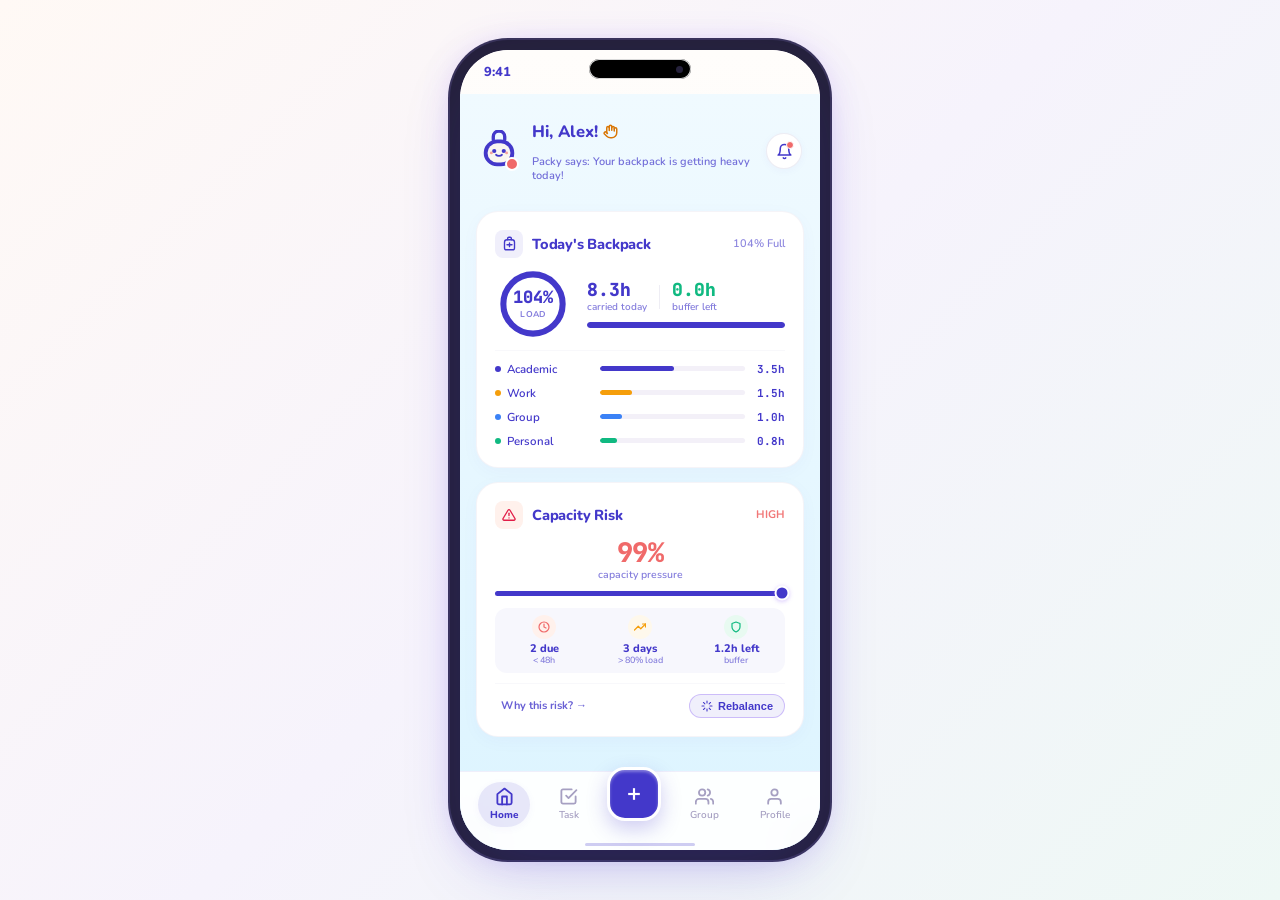
==== presentation_layer/html/dashboard.html @ 85d177c6 "Add: Mock Up UI" ====
<!DOCTYPE html>
<html lang="en">
<head>
  <meta charset="UTF-8">
  <meta name="viewport" content="width=device-width, initial-scale=1.0">
  <title>Student Workload &amp; Capacity Management | Mobile Dashboard</title>
  <link rel="preconnect" href="https://fonts.googleapis.com">
  <link rel="preconnect" href="https://fonts.gstatic.com" crossorigin>
  <link href="https://fonts.googleapis.com/css2?family=JetBrains+Mono:wght@500;600;700&family=Nunito:ital,wght@0,200..1000;1,200..1000&display=swap" rel="stylesheet">
  <link rel="stylesheet" href="../css/dashboard.css">
</head>
<body>

  <!-- Mobile Device Shell — All screens live inside this container -->
  <div class="device-container" id="deviceMockup">

    <!-- Dynamic Island & Status Bar -->
    <div class="notch-island">
      <div class="island-dot"></div>
    </div>

    <div class="status-bar">
      <span>9:41</span>
    </div>

    <!-- Scrollable App Viewport — active screen content lives here -->
    <div class="app-viewport" id="viewportScroll">

      <!-- ====================================================================
           SCREEN: DASHBOARD (home tab)
           Source fragment: dashboard.html
           ==================================================================== -->
      <div id="screenDashboard" class="app-screen active">

      <!-- Top Header: Companion Mascot & Greeting -->
      <header class="app-header">
        <div class="companion-header-group">
          <div class="companion-mascot-avatar" id="companionAvatar" onclick="tapCompanion()" title="Tap your workload buddy!">
            <svg width="42" height="42" viewBox="0 0 44 44" fill="none">
              <rect x="6" y="10" width="32" height="28" rx="14" fill="var(--primary)" />
              <path d="M16 10V7a6 6 0 0 1 12 0v3" stroke="var(--primary)" stroke-width="3.5" stroke-linecap="round" fill="none"/>
              <rect x="10" y="14" width="24" height="20" rx="10" fill="var(--bg-canvas)" />
              <circle id="mascotEyeL" cx="17" cy="22" r="2.2" fill="var(--primary)" />
              <circle id="mascotEyeR" cx="27" cy="22" r="2.2" fill="var(--primary)" />
              <path id="mascotMouth" d="M19 26c1.2 1.5 4.8 1.5 6 0" stroke="var(--primary)" stroke-width="2" stroke-linecap="round" fill="none" />
              <circle cx="14" cy="24" r="1.5" fill="var(--color-danger)" opacity="0.6"/>
              <circle cx="30" cy="24" r="1.5" fill="var(--color-danger)" opacity="0.6"/>
            </svg>
            <div class="companion-mood-dot busy" id="companionMoodDot" title="Packy: Busy"></div>
          </div>

          <div class="user-greeting-block">
            <h2>
              <span>Hi, Alex!</span>
              <svg width="15" height="15" viewBox="0 0 24 24" fill="none" stroke="#D97706" stroke-width="2.4" stroke-linecap="round" stroke-linejoin="round" style="display:inline-block; vertical-align:middle;">
                <path d="M18 11V6a2 2 0 0 0-2-2v0a2 2 0 0 0-2 2v0"></path>
                <path d="M14 10V4a2 2 0 0 0-2-2v0a2 2 0 0 0-2 2v2"></path>
                <path d="M10 10.5V6a2 2 0 0 0-2-2v0a2 2 0 0 0-2 2v8"></path>
                <path d="M18 8a2 2 0 1 1 4 0v6a8 8 0 0 1-8 8h-2c-2.8 0-4.5-.86-5.99-2.34l-3.6-3.6a2 2 0 0 1 2.83-2.82L7 15"></path>
              </svg>
            </h2>
            <p id="companionSpeech">Your workload buddy says you're doing okay!</p>
          </div>
        </div>

        <div class="header-actions">
          <button class="icon-btn" onclick="openNotificationsModal()" title="Supportive Notifications">
            <svg width="17" height="17" viewBox="0 0 24 24" fill="none" stroke="#4338CA" stroke-width="2.2" stroke-linecap="round" stroke-linejoin="round">
              <path d="M18 8A6 6 0 0 0 6 8c0 7-3 9-3 9h18s-3-2-3-9"></path>
              <path d="M13.73 21a2 2 0 0 1-3.46 0"></path>
            </svg>
            <div class="badge-count"></div>
          </button>
        </div>
      </header>

      <!-- Card 1: Today's Backpack -->
      <section class="dashboard-card" id="workloadCard">
        <div class="card-header-row">
          <div class="card-title-meta">
            <div class="card-icon-box">
              <svg width="15" height="15" viewBox="0 0 24 24" fill="none" stroke="#4338CA" stroke-width="2.2" stroke-linecap="round" stroke-linejoin="round">
                <path d="M4 10a4 4 0 0 1 4-4h8a4 4 0 0 1 4 4v9a3 3 0 0 1-3 3H7a3 3 0 0 1-3-3v-9z"></path>
                <path d="M9 6V4a2 2 0 0 1 2-2h2a2 2 0 0 1 2 2v2"></path>
                <path d="M8 14h8"></path>
                <path d="M12 11v6"></path>
              </svg>
            </div>
            <div class="card-title-text">
              <h3>Today's Backpack</h3>
            </div>
          </div>
          <span class="status-subtext" id="workloadStatusSub">85% Full</span>
        </div>

        <div class="backpack-hero-row">
          <div class="workload-gauge-container">
            <svg viewBox="0 0 100 100">
              <circle class="workload-gauge-bg" cx="50" cy="50" r="39"></circle>
              <circle class="workload-gauge-progress" id="gaugeCircle" cx="50" cy="50" r="39"></circle>
            </svg>
            <div class="gauge-center-content">
              <span class="gauge-pct" id="workloadPercentText">85%</span>
              <span class="gauge-sub">Load</span>
            </div>
          </div>

          <div class="backpack-stats-col">
            <div class="hero-load-numbers">
              <div class="load-stat-item">
                <span class="stat-big-num" id="hoursText">6.8h</span>
                <span class="stat-sub-label">carried today</span>
              </div>
              <div class="stat-divider"></div>
              <div class="load-stat-item">
                <span class="stat-big-num green" id="remainingCapacityText">1.2h</span>
                <span class="stat-sub-label">buffer left</span>
              </div>
            </div>
            <div class="capacity-progress-track">
              <div class="capacity-progress-fill" id="statBarFill"></div>
            </div>
          </div>
        </div>

        <div class="backpack-breakdown-list">
          <div class="breakdown-item">
            <div class="breakdown-label"><span class="breakdown-dot academic"></span><span>Academic</span></div>
            <div class="breakdown-bar-wrap"><div class="mini-bar-fill academic" style="width: 51%;"></div></div>
            <span class="breakdown-val">3.5h</span>
          </div>
          <div class="breakdown-item">
            <div class="breakdown-label"><span class="breakdown-dot work"></span><span>Work</span></div>
            <div class="breakdown-bar-wrap"><div class="mini-bar-fill work" style="width: 22%;"></div></div>
            <span class="breakdown-val">1.5h</span>
          </div>
          <div class="breakdown-item">
            <div class="breakdown-label"><span class="breakdown-dot group"></span><span>Group</span></div>
            <div class="breakdown-bar-wrap"><div class="mini-bar-fill group" style="width: 15%;"></div></div>
            <span class="breakdown-val">1.0h</span>
          </div>
          <div class="breakdown-item">
            <div class="breakdown-label"><span class="breakdown-dot personal"></span><span>Personal</span></div>
            <div class="breakdown-bar-wrap"><div class="mini-bar-fill personal" style="width: 12%;"></div></div>
            <span class="breakdown-val">0.8h</span>
          </div>
        </div>
      </section>

      <!-- Card 2: Capacity Risk -->
      <section class="dashboard-card" id="capacityRiskCard">
        <div class="card-header-row">
          <div class="card-title-meta">
            <div class="card-icon-box risk">
              <svg width="14" height="14" viewBox="0 0 24 24" fill="none" stroke="#E11D48" stroke-width="2.3" stroke-linecap="round" stroke-linejoin="round">
                <path d="M10.29 3.86L1.82 18a2 2 0 0 0 1.71 3h16.94a2 2 0 0 0 1.71-3L13.71 3.86a2 2 0 0 0-3.42 0z"></path>
                <line x1="12" y1="9" x2="12" y2="13"></line>
                <line x1="12" y1="17" x2="12.01" y2="17"></line>
              </svg>
            </div>
            <div class="card-title-text"><h3>Capacity Risk</h3></div>
          </div>
          <span class="status-subtext" id="riskLevelText" onclick="openRiskExplainModal()" title="Tap for mathematical breakdown" style="cursor: pointer; color: var(--color-danger); font-weight: 700;">HIGH</span>
        </div>

        <div class="risk-hero-meter-block">
          <div class="risk-hero-score-row">
            <span class="risk-hero-score" id="riskPressureScore">97%</span>
            <span class="risk-hero-label">capacity pressure</span>
          </div>
          <div class="risk-pressure-track">
            <div class="risk-pressure-fill" id="riskPressureFill" style="width: 97%;"></div>
            <div class="risk-pressure-pin" id="riskPressurePin" style="left: 97%;"></div>
          </div>
        </div>

        <div class="risk-signals-grid">
          <div class="risk-signal-item">
            <div class="signal-icon-bubble red">
              <svg width="12" height="12" viewBox="0 0 24 24" fill="none" stroke="currentColor" stroke-width="2.4" stroke-linecap="round" stroke-linejoin="round">
                <circle cx="12" cy="12" r="10"></circle>
                <polyline points="12 6 12 12 16 14"></polyline>
              </svg>
            </div>
            <div class="signal-info">
              <span class="signal-val">2 due</span>
              <span class="signal-sub">&lt; 48h</span>
            </div>
          </div>
          <div class="risk-signal-item">
            <div class="signal-icon-bubble amber">
              <svg width="12" height="12" viewBox="0 0 24 24" fill="none" stroke="currentColor" stroke-width="2.4" stroke-linecap="round" stroke-linejoin="round">
                <polyline points="23 6 13.5 15.5 8.5 10.5 1 18"></polyline>
                <polyline points="17 6 23 6 23 12"></polyline>
              </svg>
            </div>
            <div class="signal-info">
              <span class="signal-val">3 days</span>
              <span class="signal-sub">&gt; 80% load</span>
            </div>
          </div>
          <div class="risk-signal-item">
            <div class="signal-icon-bubble green">
              <svg width="12" height="12" viewBox="0 0 24 24" fill="none" stroke="currentColor" stroke-width="2.4" stroke-linecap="round" stroke-linejoin="round">
                <path d="M12 22s8-4 8-10V5l-8-3-8 3v7c0 6 8 10 8 10z"></path>
              </svg>
            </div>
            <div class="signal-info">
              <span class="signal-val">1.2h left</span>
              <span class="signal-sub">buffer</span>
            </div>
          </div>
        </div>

        <div class="risk-actions-row">
          <button class="link-action-btn" onclick="openRiskExplainModal()" type="button">Why this risk? →</button>
          <button class="btn-rebalance-pill" onclick="openRebalanceModal()" type="button">
            <svg width="12" height="12" viewBox="0 0 24 24" fill="none" stroke="currentColor" stroke-width="2.2" stroke-linecap="round" stroke-linejoin="round">
              <path d="M12 2v4M12 18v4M4.93 4.93l2.83 2.83M16.24 16.24l2.83 2.83M2 12h4M18 12h4M4.93 19.07l2.83-2.83M16.24 7.76l2.83-2.83"/>
            </svg>
            <span>Rebalance</span>
          </button>
        </div>
      </section>
      </div> <!-- End screenDashboard -->

      <!-- ====================================================================
           SCREEN: TASK LIST (task tab)
           ==================================================================== -->
      <div id="screenTaskList" class="app-screen" style="display: none;">

        <!-- Top Header for Task List -->
        <header class="app-header task-header">
          <div class="task-header-title-wrap">
            <h2>Task List</h2>
            <div class="task-header-subtitle" id="taskSubtitle">Today · 6 tasks</div>
          </div>
        </header>

        <!-- Time Horizon Selector (Today, This Week, This Month) -->
        <div class="time-horizon-container">
          <div class="time-horizon-selector" role="tablist">
            <button class="horizon-pill active" id="horizonBtnToday" onclick="setTimeHorizon('today')">Today</button>
            <button class="horizon-pill" id="horizonBtnWeek" onclick="setTimeHorizon('week')">This Week</button>
            <button class="horizon-pill" id="horizonBtnMonth" onclick="setTimeHorizon('month')">This Month</button>
          </div>
        </div>

        <!-- Calendar View (Week 7-day strip or Month calendar grid) -->
        <div class="calendar-card" id="calendarSection" style="display: none;">
          <div class="calendar-header-row">
            <div class="cal-title-group">
              <span class="cal-badge-label" id="calendarScopeLabel">Week View</span>
              <h4 class="cal-month-title" id="calendarMonthTitle">September 2026</h4>
            </div>
            <button class="cal-reset-btn" id="calResetBtn" onclick="resetCalendarFilter()" title="Show all in view">View All</button>
          </div>
          <div id="calendarViewMount">
            <!-- Rendered dynamically by JS: 7-day strip or Month grid -->
          </div>
        </div>

        <!-- Category Filter Bar (Assignment, Part time job, Social, Errands, Exercise, Gaming, + Add) -->
        <div class="category-filter-section">
          <div class="category-filter-header">
            <span class="filter-title">Filter by Category</span>
            <span class="filter-count" id="taskCountBadge">6 tasks</span>
          </div>
          <div class="category-filter-scroll" id="categoryChipsContainer">
            <!-- Generated dynamically by JS -->
          </div>
        </div>

        <!-- Task Cards Container -->
        <div class="task-list-section" id="taskListContainer">
          <!-- Rendered dynamically by JS -->
        </div>

      </div> <!-- End screenTaskList -->

      <!-- ====================================================================
           SCREEN: GROUP & ASSIGNMENTS (group tab)
           ==================================================================== -->
      <div id="screenGroupAssignment" class="app-screen" style="display: none;">

        <!-- Top Header for Group Screen -->
        <header class="app-header group-header">
          <div class="group-header-title-wrap">
            <h2>Group &amp; Projects</h2>
            <div class="group-header-subtitle" id="groupSubtitle">3 Active Projects · 1 Urgent</div>
          </div>
          <button class="btn-add-assignment-pill" onclick="openAddAssignmentModal()" type="button" title="Create New Project or Assignment">
            <svg width="14" height="14" viewBox="0 0 24 24" fill="none" stroke="currentColor" stroke-width="2.5" stroke-linecap="round" stroke-linejoin="round">
              <line x1="12" y1="5" x2="12" y2="19"></line>
              <line x1="5" y1="12" x2="19" y2="12"></line>
            </svg>
            <span>New</span>
          </button>
        </header>

        <!-- Filter Pills Bar -->
        <div class="group-filter-pills" role="tablist">
          <button class="group-tab-pill active" id="filterGroupAll" onclick="filterGroupAssignments('all', this)">All Projects</button>
          <button class="group-tab-pill" id="filterGroupInProgress" onclick="filterGroupAssignments('in_progress', this)">In Progress</button>
          <button class="group-tab-pill" id="filterGroupReview" onclick="filterGroupAssignments('review', this)">Review</button>
          <button class="group-tab-pill" id="filterGroupCompleted" onclick="filterGroupAssignments('completed', this)">Completed</button>
        </div>

        <!-- Assignment Cards Container -->
        <div class="assignment-list-container" id="assignmentListMount">
          <!-- Rendered dynamically by JS -->
        </div>

      </div> <!-- End screenGroupAssignment -->

      <!-- ====================================================================
           SCREEN: ASSIGNMENT DETAIL PAGE (Dedicated Mobile Screen)
           ==================================================================== -->
      <div id="screenAssignmentDetail" class="app-screen" style="display: none;">
        <!-- Top Nav Header with Back Button -->
        <header class="app-header detail-page-header">
          <button class="btn-screen-back" onclick="closeAssignmentDetailScreen()" type="button" aria-label="Back to projects">
            <svg width="18" height="18" viewBox="0 0 24 24" fill="none" stroke="currentColor" stroke-width="2.4" stroke-linecap="round" stroke-linejoin="round">
              <line x1="19" y1="12" x2="5" y2="12"></line>
              <polyline points="12 19 5 12 12 5"></polyline>
            </svg>
            <span>Projects</span>
          </button>
          <div class="detail-page-header-actions" id="detailPageHeaderActions">
            <!-- Rendered dynamically (status pill) -->
          </div>
        </header>

        <!-- Dynamic Assignment Detail Body Container -->
        <div class="assignment-detail-page-content" id="assignmentDetailPageContent">
          <!-- Rendered dynamically by JS -->
        </div>
      </div> <!-- End screenAssignmentDetail -->

      <!-- ====================================================================
           SCREEN: ADD NEW PROJECT / ASSIGNMENT (Dedicated Screen)
           ==================================================================== -->
      <div id="screenAddAssignment" class="app-screen add-asg-screen" style="display: none;">
        <!-- Top Nav Header with Back Button and Title on Next Line -->
        <header class="app-header add-asg-header">
          <div class="add-asg-nav-row">
            <button class="btn-screen-back" onclick="handleAddAsgBack()" type="button" aria-label="Back to projects">
              <svg width="18" height="18" viewBox="0 0 24 24" fill="none" stroke="currentColor" stroke-width="2.4" stroke-linecap="round" stroke-linejoin="round">
                <line x1="19" y1="12" x2="5" y2="12"></line>
                <polyline points="12 19 5 12 12 5"></polyline>
              </svg>
              <span>Back</span>
            </button>
          </div>
          <div class="add-asg-header-title-block">
            <h3>New Project / Assignment</h3>
            <p>Set up coursework via AI parsing</p>
          </div>
        </header>

        <!-- Scrollable Add Assignment Body Container -->
        <div class="add-asg-body" id="addAsgBody">
          <!-- Choose Input Method: Document Upload OR Text Input -->
          <div class="asg-input-mode-card">
            <div class="asg-mode-tabs" role="tablist">
              <button type="button" class="asg-mode-tab-btn active" id="asgModeBtnUpload" onclick="setAsgInputMode('upload')">
                <svg width="13" height="13" viewBox="0 0 24 24" fill="none" stroke="currentColor" stroke-width="2.2" stroke-linecap="round" stroke-linejoin="round">
                  <path d="M14 2H6a2 2 0 0 0-2 2v16a2 2 0 0 0 2 2h12a2 2 0 0 0 2-2V8z"></path>
                  <polyline points="14 2 14 8 20 8"></polyline>
                </svg>
                <span>Upload Document</span>
              </button>
              <button type="button" class="asg-mode-tab-btn" id="asgModeBtnText" onclick="setAsgInputMode('text')">
                <svg width="13" height="13" viewBox="0 0 24 24" fill="none" stroke="currentColor" stroke-width="2.2" stroke-linecap="round" stroke-linejoin="round">
                  <path d="M11 4H4a2 2 0 0 0-2 2v14a2 2 0 0 0 2 2h14a2 2 0 0 0 2-2v-7"></path>
                  <path d="M18.5 2.5a2.121 2.121 0 0 1 3 3L12 15l-4 1 1-4 9.5-9.5z"></path>
                </svg>
                <span>Type / Paste Text</span>
              </button>
            </div>

            <!-- Mode 1: Document Upload Panel -->
            <div class="asg-mode-panel" id="asgPanelUpload">
              <div class="upload-zone" id="asgUploadZone" onclick="triggerAsgFileUpload()">
                <input type="file" id="asgFileInput" accept=".pdf" multiple style="display: none;" onchange="handleAsgFileUpload(event)">
                <div class="upload-zone-icon">
                  <svg width="20" height="20" viewBox="0 0 24 24" fill="none" stroke="currentColor" stroke-width="2.2" stroke-linecap="round" stroke-linejoin="round">
                    <path d="M21.44 11.05l-9.19 9.19a6 6 0 0 1-8.49-8.49l9.19-9.19a4 4 0 0 1 5.66 5.66l-9.2 9.19a2 2 0 0 1-2.83-2.83l8.49-8.48"></path>
                  </svg>
                </div>
                <div class="upload-zone-content">
                  <span class="upload-zone-title">Upload PDF Brief</span>
                  <span class="upload-zone-subtitle" id="asgUploadSubtitle">Tap to select coursework PDF (max 3)</span>
                </div>
              </div>
              <!-- Uploaded Files Chip Tray -->
              <div class="uploaded-files-tray" id="asgUploadedFilesTray" style="display: none;"></div>
            </div>

            <!-- Mode 2: Text / Brief Input Panel -->
            <div class="asg-mode-panel" id="asgPanelText" style="display: none;">
              <textarea id="addAsgQuestionInput" class="form-input add-asg-question-box" rows="3" placeholder="Paste assignment brief, problem prompt, or rubric guidelines..." oninput="handleAsgTextInput()"></textarea>
            </div>
          </div>

          <!-- Assignment Title Input -->
          <div class="form-group">
            <label for="addAsgTitleInput">Assignment Title</label>
            <input type="text" id="addAsgTitleInput" class="form-input" placeholder="Auto-filled by AI or enter...">
          </div>

          <!-- 2-Column Fields Row: Due Date + Team Members -->
          <div class="add-asg-fields-row">
            <div class="form-group">
              <label for="addAsgDueDateInput">Due Date</label>
              <input type="date" id="addAsgDueDateInput" class="form-input">
            </div>

            <div class="form-group">
              <label>Team Members</label>
              <div class="member-counter-box compact">
                <button type="button" class="counter-btn" onclick="updateMemberCount(-1)" aria-label="Decrease members">−</button>
                <span class="counter-value" id="asgMemberCountDisplay">1</span>
                <button type="button" class="counter-btn" onclick="updateMemberCount(1)" aria-label="Increase members">+</button>
              </div>
            </div>
          </div>

          <!-- Analyse with AI CTA Button (Smaller Text & Compact) -->
          <div class="add-asg-analyse-wrap">
            <button type="button" class="btn-action-primary btn-analyse" id="btnAnalyseAi" onclick="runAiAnalyse()" disabled>
              <svg width="14" height="14" viewBox="0 0 24 24" fill="none" stroke="currentColor" stroke-width="2.2" stroke-linecap="round" stroke-linejoin="round">
                <path d="M12 2v4M12 18v4M4.93 4.93l2.83 2.83M16.24 16.24l2.83 2.83M2 12h4M18 12h4M4.93 19.07l2.83-2.83M16.24 7.76l2.83-2.83"></path>
              </svg>
              <span id="btnAnalyseText">Analyse with AI</span>
            </button>
            <p class="analyse-helper-note" id="analyseHelperNote">Upload a PDF or enter text brief to unlock AI analysis</p>
          </div>

          <!-- AI Task Breakdown Section (hidden until analyse completes) -->
          <div class="task-breakdown-section" id="taskBreakdownSection" style="display: none;">
            <div class="task-breakdown-header">
              <div class="breakdown-title-wrap">
                <span class="breakdown-badge">AI Suggested</span>
                <h4>Task Breakdown &amp; Roles</h4>
              </div>
            </div>

            <!-- Task Breakdown List Container -->
            <div class="breakdown-task-list" id="breakdownTaskList">
              <!-- Dynamically populated rows -->
            </div>

            <!-- + Add Task Button -->
            <button type="button" class="breakdown-add-task-btn" onclick="addBreakdownTask()">
              <svg width="15" height="15" viewBox="0 0 24 24" fill="none" stroke="currentColor" stroke-width="2.5" stroke-linecap="round" stroke-linejoin="round">
                <line x1="12" y1="5" x2="12" y2="19"></line>
                <line x1="5" y1="12" x2="19" y2="12"></line>
              </svg>
              <span>Add Task</span>
            </button>
          </div>

          <!-- Bottom Action Footer Bar -->
          <div class="add-asg-footer-bar">
            <button type="button" class="btn-action-secondary btn-asg-cancel" onclick="openCancelConfirmModal()">Cancel</button>
            <button type="button" class="btn-action-primary btn-asg-create" onclick="handleCreateAssignmentFromScreen()">
              <span>Create Assignment</span>
              <svg width="14" height="14" viewBox="0 0 24 24" fill="none" stroke="currentColor" stroke-width="2.5" stroke-linecap="round" stroke-linejoin="round">
                <line x1="5" y1="12" x2="19" y2="12"></line>
                <polyline points="12 5 19 12 12 19"></polyline>
              </svg>
            </button>
          </div>
        </div>
      </div> <!-- End screenAddAssignment -->

      <!-- ====================================================================
           SCREEN: NEW DAILY TASK (DEDICATED FULL SCREEN)
           ==================================================================== -->
      <div class="app-screen screen-add-daily-task" id="screenAddDailyTask" style="display: none;">

        <!-- Top Nav Header with Back Button and Title -->
        <header class="app-header add-daily-header">
          <button type="button" class="btn-screen-back" onclick="hideAddDailyTaskScreen()" aria-label="Go back">
            <svg width="16" height="16" viewBox="0 0 24 24" fill="none" stroke="currentColor" stroke-width="2.4" stroke-linecap="round" stroke-linejoin="round">
              <line x1="19" y1="12" x2="5" y2="12"></line>
              <polyline points="12 19 5 12 12 5"></polyline>
            </svg>
            <span>Back</span>
          </button>
          <div class="add-daily-header-title-block">
            <h3>New Daily Task</h3>
            <p>Schedule focused blocks &amp; protect cognitive capacity</p>
          </div>
        </header>

        <!-- Scrollable Body -->
        <div class="add-daily-body" id="addDailyBody">

          <!-- Voice Quick-Fill Banner -->
          <div class="daily-task-voice-bar" id="dailyTaskVoiceBar">
            <button type="button" class="voice-mic-btn" id="dailyTaskVoiceBtn" onclick="toggleDailyTaskVoiceRecording()" title="Speak task details">
              <svg width="16" height="16" viewBox="0 0 24 24" fill="none" stroke="currentColor" stroke-width="2.2" stroke-linecap="round" stroke-linejoin="round">
                <path d="M12 1a3 3 0 0 0-3 3v8a3 3 0 0 0 6 0V4a3 3 0 0 0-3-3z"></path>
                <path d="M19 10v2a7 7 0 0 1-14 0v-2"></path>
                <line x1="12" y1="19" x2="12" y2="23"></line>
                <line x1="8" y1="23" x2="16" y2="23"></line>
              </svg>
            </button>
            <div class="voice-bar-text">
              <div class="voice-bar-title" id="voiceStatusText">Voice Quick-Fill</div>
              <div class="voice-bar-hint" id="voiceHintText">Tap mic &middot; e.g. "Review CS301 from 2pm to 3:30pm"</div>
            </div>
            <div class="voice-wave-container" id="voiceWaveAnim" style="display: none;">
              <span class="wave-bar"></span>
              <span class="wave-bar"></span>
              <span class="wave-bar"></span>
              <span class="wave-bar"></span>
            </div>
          </div>

          <!-- Form -->
          <form id="dailyTaskForm" onsubmit="handleCreateDailyTask(event)">

            <!-- CARD 1: Task Name -->
            <div class="daily-form-card">
              <div class="daily-card-label">
                <svg width="11" height="11" viewBox="0 0 24 24" fill="none" stroke="currentColor" stroke-width="2.5" stroke-linecap="round" stroke-linejoin="round">
                  <line x1="8" y1="6" x2="21" y2="6"></line><line x1="8" y1="12" x2="21" y2="12"></line>
                  <line x1="8" y1="18" x2="21" y2="18"></line><line x1="3" y1="6" x2="3.01" y2="6"></line>
                  <line x1="3" y1="12" x2="3.01" y2="12"></line><line x1="3" y1="18" x2="3.01" y2="18"></line>
                </svg>
                <span>Task Name <span class="daily-required-star">*</span></span>
              </div>
              <div class="daily-input-wrap">
                <input type="text" id="dailyTaskTitleInput" class="daily-text-input" placeholder="e.g. Complete CS301 Lecture Notes" required autocomplete="off">
                <button type="button" class="inline-mic-btn" onclick="toggleDailyTaskVoiceRecording()" title="Dictate task name">
                  <svg width="14" height="14" viewBox="0 0 24 24" fill="none" stroke="currentColor" stroke-width="2.2" stroke-linecap="round" stroke-linejoin="round">
                    <path d="M12 1a3 3 0 0 0-3 3v8a3 3 0 0 0 6 0V4a3 3 0 0 0-3-3z"></path>
                    <path d="M19 10v2a7 7 0 0 1-14 0v-2"></path>
                    <line x1="12" y1="19" x2="12" y2="23"></line>
                    <line x1="8" y1="23" x2="16" y2="23"></line>
                  </svg>
                </button>
              </div>
            </div>

            <!-- CARD 2: Category -->
            <div class="daily-form-card">
              <div class="daily-card-label-row">
                <div class="daily-card-label">
                  <svg width="11" height="11" viewBox="0 0 24 24" fill="none" stroke="currentColor" stroke-width="2.5" stroke-linecap="round" stroke-linejoin="round">
                    <path d="M20.59 13.41l-7.17 7.17a2 2 0 0 1-2.83 0L2 12V2h10l8.59 8.59a2 2 0 0 1 0 2.82z"></path>
                    <line x1="7" y1="7" x2="7.01" y2="7"></line>
                  </svg>
                  <span>Category <span class="daily-required-star">*</span></span>
                </div>
                <button type="button" class="btn-inline-add-cat" onclick="toggleNewCategoryForm()">
                  <svg width="10" height="10" viewBox="0 0 24 24" fill="none" stroke="currentColor" stroke-width="3" stroke-linecap="round" stroke-linejoin="round">
                    <line x1="12" y1="5" x2="12" y2="19"></line>
                    <line x1="5" y1="12" x2="19" y2="12"></line>
                  </svg>
                  <span>Add Category</span>
                </button>
              </div>
              <div class="daily-cat-chips-wrap" id="dailyTaskCatChips">
                <!-- Rendered via JS -->
              </div>
              <div class="new-category-inline-box" id="newCategoryInlineBox" style="display: none;">
                <!-- Category Name -->
                <div class="new-cat-field">
                  <label class="new-cat-field-label" for="newCategoryNameInput">Category Name</label>
                  <input type="text" id="newCategoryNameInput" class="new-cat-text-input" placeholder="e.g. Reading, Gym, Research" autocomplete="off">
                </div>
                <!-- Colour -->
                <div class="new-cat-field">
                  <span class="new-cat-field-label">Colour</span>
                  <div class="new-cat-color-picker" id="newCatColorPicker">
                    <span class="color-dot active" data-color="purple" style="background: #7A5AF8;" onclick="selectCategoryColor(this, 'purple')" title="Purple"></span>
                    <span class="color-dot" data-color="blue" style="background: #3B82F6;" onclick="selectCategoryColor(this, 'blue')" title="Blue"></span>
                    <span class="color-dot" data-color="green" style="background: #10B981;" onclick="selectCategoryColor(this, 'green')" title="Green"></span>
                    <span class="color-dot" data-color="amber" style="background: #F59E0B;" onclick="selectCategoryColor(this, 'amber')" title="Amber"></span>
                    <span class="color-dot" data-color="coral" style="background: #F06A6A;" onclick="selectCategoryColor(this, 'coral')" title="Coral"></span>
                    <span class="color-dot" data-color="pink" style="background: #EC4899;" onclick="selectCategoryColor(this, 'pink')" title="Pink"></span>
                  </div>
                </div>
                <!-- Cancel | Save -->
                <div class="new-cat-btn-row">
                  <button type="button" class="btn-new-cat-cancel" onclick="toggleNewCategoryForm(false)">Cancel</button>
                  <button type="button" class="btn-new-cat-save" onclick="saveNewCustomCategory()">Save</button>
                </div>
              </div>
            </div>

            <!-- CARD 3: Date & Time -->
            <div class="daily-form-card">
              <div class="daily-card-label">
                <svg width="11" height="11" viewBox="0 0 24 24" fill="none" stroke="currentColor" stroke-width="2.5" stroke-linecap="round" stroke-linejoin="round">
                  <rect x="3" y="4" width="18" height="18" rx="2" ry="2"></rect>
                  <line x1="16" y1="2" x2="16" y2="6"></line>
                  <line x1="8" y1="2" x2="8" y2="6"></line>
                  <line x1="3" y1="10" x2="21" y2="10"></line>
                </svg>
                <span>Date &amp; Time <span class="daily-required-star">*</span></span>
              </div>
              <div class="daily-date-wrap">
                <svg width="13" height="13" viewBox="0 0 24 24" fill="none" stroke="var(--primary)" stroke-width="2.2" stroke-linecap="round" stroke-linejoin="round">
                  <rect x="3" y="4" width="18" height="18" rx="2" ry="2"></rect>
                  <line x1="16" y1="2" x2="16" y2="6"></line><line x1="8" y1="2" x2="8" y2="6"></line>
                  <line x1="3" y1="10" x2="21" y2="10"></line>
                </svg>
                <input type="date" id="dailyTaskDateInput" class="daily-date-input" required>
              </div>
              <div class="daily-card-divider"></div>
              <div class="daily-time-row">
                <div class="daily-time-col">
                  <span class="daily-time-sublabel">Start Time</span>
                  <div class="daily-time-input-wrap">
                    <input type="time" id="dailyTaskStartTime" class="daily-time-input" value="14:00" required onchange="updateDailyTaskDuration()">
                  </div>
                </div>
                <span class="daily-time-divider">&#8211;</span>
                <div class="daily-time-col">
                  <span class="daily-time-sublabel">End Time</span>
                  <div class="daily-time-input-wrap">
                    <input type="time" id="dailyTaskEndTime" class="daily-time-input" value="15:30" required onchange="updateDailyTaskDuration()">
                  </div>
                </div>
              </div>
              <div class="daily-duration-bar">
                <span class="duration-preset-label">Quick set:</span>
                <div class="daily-duration-pills-row">
                  <button type="button" class="duration-pill" onclick="applyDailyTaskDurationPreset(30)">+30m</button>
                  <button type="button" class="duration-pill" onclick="applyDailyTaskDurationPreset(45)">+45m</button>
                  <button type="button" class="duration-pill" onclick="applyDailyTaskDurationPreset(60)">+1h</button>
                  <button type="button" class="duration-pill" onclick="applyDailyTaskDurationPreset(90)">+1.5h</button>
                  <button type="button" class="duration-pill" onclick="applyDailyTaskDurationPreset(120)">+2h</button>
                </div>
              </div>
            </div>

            <!-- Footer Actions -->
            <div class="add-daily-footer-bar">
              <button type="button" class="btn-action-secondary btn-daily-cancel" onclick="hideAddDailyTaskScreen()">Cancel</button>
              <button type="submit" class="btn-action-primary btn-daily-create" id="btnSubmitDailyTask">
                <span>Add Daily Task</span>
                <svg width="14" height="14" viewBox="0 0 24 24" fill="none" stroke="currentColor" stroke-width="2.5" stroke-linecap="round" stroke-linejoin="round">
                  <polyline points="20 6 9 17 4 12"></polyline>
                </svg>
              </button>
            </div>

          </form>
        </div>
      </div> <!-- End screenAddDailyTask -->

    </div> <!-- End app-viewport -->

    <!-- Bottom Mobile Dock Navigation -->
    <nav class="mobile-bottom-dock" id="bottomNavDock">
      <div class="dock-tab active" onclick="switchNavTab(this, 'home')">
        <svg viewBox="0 0 24 24" fill="none" stroke="currentColor">
          <path d="M3 9l9-7 9 7v11a2 2 0 0 1-2 2H5a2 2 0 0 1-2-2z"></path>
          <polyline points="9 22 9 12 15 12 15 22"></polyline>
        </svg>
        <span>Home</span>
      </div>

      <div class="dock-tab" onclick="switchNavTab(this, 'task')">
        <svg viewBox="0 0 24 24" fill="none" stroke="currentColor">
          <polyline points="9 11 12 14 22 4"></polyline>
          <path d="M21 12v7a2 2 0 0 1-2 2H5a2 2 0 0 1-2-2V5a2 2 0 0 1 2-2h11"></path>
        </svg>
        <span>Task</span>
      </div>

      <!-- Center FAB — opens Quick Add modal -->
      <div class="dock-center-fab" id="dockFabBtn" onclick="openQuickAddModal()" title="Add Task / Multi-Modal Input">
        <svg width="20" height="20" viewBox="0 0 24 24" fill="none" stroke="currentColor" stroke-width="2.6">
          <line x1="12" y1="5" x2="12" y2="19"></line>
          <line x1="5" y1="12" x2="19" y2="12"></line>
        </svg>
      </div>

      <div class="dock-tab" onclick="switchNavTab(this, 'group')">
        <svg viewBox="0 0 24 24" fill="none" stroke="currentColor" stroke-width="2" stroke-linecap="round" stroke-linejoin="round">
          <path d="M17 21v-2a4 4 0 0 0-4-4H5a4 4 0 0 0-4 4v2"></path>
          <circle cx="9" cy="7" r="4"></circle>
          <path d="M23 21v-2a4 4 0 0 0-3-3.87"></path>
          <path d="M16 3.13a4 4 0 0 1 0 7.75"></path>
        </svg>
        <span>Group</span>
      </div>

      <div class="dock-tab" onclick="switchNavTab(this, 'profile')">
        <svg viewBox="0 0 24 24" fill="none" stroke="currentColor">
          <path d="M20 21v-2a4 4 0 0 0-4-4H8a4 4 0 0 0-4 4v2"></path>
          <circle cx="12" cy="7" r="4"></circle>
        </svg>
        <span>Profile</span>
      </div>
    </nav>

    <!-- iOS Home Indicator -->
    <div class="home-indicator"></div>

    <!-- Live Toast Notification -->
    <div class="toast-popup" id="appToast">
      <div class="toast-icon">
        <svg width="14" height="14" viewBox="0 0 24 24" fill="none" stroke="#FFFFFF" stroke-width="2.6" stroke-linecap="round" stroke-linejoin="round">
          <polyline points="20 6 9 17 4 12"></polyline>
        </svg>
      </div>
      <div class="toast-content" id="toastMessage">Home selected</div>
    </div>

    <!-- ====================================================================
         MODAL: QUICK ADD (+ BUTTON)
         ==================================================================== -->
    <div class="modal-overlay" id="quickAddModal">
      <div class="bottom-sheet">
        <div class="sheet-handle"></div>
        <div class="sheet-header">
          <div>
            <h3>Quick Capture &amp; Planning</h3>
            <p style="font-size: 11px; color: var(--primary); margin-top: 2px; opacity: 0.85;">
              Protect cognitive load with frictionless scheduling
            </p>
          </div>
          <button class="close-btn" onclick="closeQuickAddModal()" aria-label="Close">
            <svg width="12" height="12" viewBox="0 0 24 24" fill="none" stroke="currentColor" stroke-width="2.5" stroke-linecap="round" stroke-linejoin="round">
              <line x1="18" y1="6" x2="6" y2="18"></line>
              <line x1="6" y1="6" x2="18" y2="18"></line>
            </svg>
          </button>
        </div>

        <div class="quick-action-grid">
          <div class="quick-action-btn" onclick="handleQuickAction('add_daily_task')">
            <div class="quick-action-icon" style="color: var(--primary); background: var(--primary-light);">
              <svg width="18" height="18" viewBox="0 0 24 24" fill="none" stroke="currentColor" stroke-width="2.2" stroke-linecap="round" stroke-linejoin="round">
                <rect x="3" y="4" width="18" height="18" rx="2" ry="2"></rect>
                <line x1="16" y1="2" x2="16" y2="6"></line>
                <line x1="8" y1="2" x2="8" y2="6"></line>
                <line x1="3" y1="10" x2="21" y2="10"></line>
                <path d="M9 16l2 2 4-4"></path>
              </svg>
            </div>
            <div class="quick-action-info">
              <h5>New Daily Task</h5>
              <p>Schedule daily routines, study blocks, errands, habits &amp; voice input.</p>
            </div>
          </div>

          <div class="quick-action-btn" onclick="handleQuickAction('upload_assignment')">
            <div class="quick-action-icon" style="color: var(--domain-work); background: var(--domain-work-bg);">
              <svg width="18" height="18" viewBox="0 0 24 24" fill="none" stroke="currentColor" stroke-width="2.2" stroke-linecap="round" stroke-linejoin="round">
                <path d="M14 2H6a2 2 0 0 0-2 2v16a2 2 0 0 0 2 2h12a2 2 0 0 0 2-2V8z"></path>
                <polyline points="14 2 14 8 20 8"></polyline>
                <line x1="12" y1="18" x2="12" y2="12"></line>
                <line x1="9" y1="15" x2="15" y2="15"></line>
              </svg>
            </div>
            <div class="quick-action-info">
              <h5>New Project / Assignment</h5>
              <p>Decompose syllabus rubric into phased milestones &amp; team tasks.</p>
            </div>
          </div>
        </div>

        <button class="btn-action-primary" style="margin-top: 14px;" onclick="closeQuickAddModal()">Cancel</button>
      </div>
    </div>

    <!-- ====================================================================
         MODAL: AI SCHEDULE REBALANCER
         ==================================================================== -->
    <div class="modal-overlay" id="rebalanceModal">
      <div class="bottom-sheet">
        <div class="sheet-handle"></div>
        <div class="sheet-header">
          <div>
            <h3 style="margin: 0;">AI Schedule Rebalancer</h3>
            <p style="font-size: 11px; color: var(--primary); margin-top: 2px; opacity: 0.85;">
              Guilt-free proactive workload redistributor
            </p>
          </div>
          <button class="close-btn" onclick="closeRebalanceModal()" aria-label="Close">
            <svg width="12" height="12" viewBox="0 0 24 24" fill="none" stroke="currentColor" stroke-width="2.5" stroke-linecap="round" stroke-linejoin="round">
              <line x1="18" y1="6" x2="6" y2="18"></line>
              <line x1="6" y1="6" x2="18" y2="18"></line>
            </svg>
          </button>
        </div>

        <div style="background: var(--color-danger-bg); border: 1px solid var(--color-danger-border); border-radius: 14px; padding: 12px 14px;">
          <div style="font-size: 12px; font-weight: 700; color: var(--color-danger); display: flex; align-items: center; gap: 6px;">
            <svg width="14" height="14" viewBox="0 0 24 24" fill="none" stroke="currentColor" stroke-width="2.3" stroke-linecap="round" stroke-linejoin="round">
              <path d="M10.29 3.86L1.82 18a2 2 0 0 0 1.71 3h16.94a2 2 0 0 0 1.71-3L13.71 3.86a2 2 0 0 0-3.42 0z"></path>
            </svg>
            <span>Friday Bottleneck Detected (92% load)</span>
          </div>
          <p style="font-size: 11px; color: var(--primary); margin: 6px 0 0 0; line-height: 1.4;">
            Friday has 7.4h scheduled against 8.0h capacity with 2 approaching deadlines, triggering high burnout vulnerability.
          </p>
        </div>

        <div style="display: flex; flex-direction: column; gap: 8px;">
          <h5 style="font-size: 12px; font-weight: 700; color: var(--primary); margin: 0;">AI Suggested Rebalancing Plan:</h5>

          <div class="factor-item">
            <div class="factor-header">
              <div class="factor-icon" style="background: var(--domain-academic-bg); color: var(--primary);">
                <svg width="14" height="14" viewBox="0 0 24 24" fill="none" stroke="#4338CA" stroke-width="2.2" stroke-linecap="round" stroke-linejoin="round">
                  <polyline points="23 4 23 10 17 10"></polyline>
                  <path d="M20.49 15a9 9 0 1 1-2.12-9.36L23 10"></path>
                </svg>
              </div>
              <h5 class="factor-title">Shift Draft Literature Review (1.5h)</h5>
            </div>
            <p class="factor-desc">Move from Friday afternoon to Saturday 10:00 AM (restorative buffer slot).</p>
          </div>

          <div class="factor-item">
            <div class="factor-header">
              <div class="factor-icon" style="background: var(--color-success-bg); color: var(--color-success);">
                <svg width="14" height="14" viewBox="0 0 24 24" fill="none" stroke="#059669" stroke-width="2.2" stroke-linecap="round" stroke-linejoin="round">
                  <path d="M12 22s8-4 8-10V5l-8-3-8 3v7c0 6 8 10 8 10z"></path>
                </svg>
              </div>
              <h5 class="factor-title">Insert 45m Restorative Down Time</h5>
            </div>
            <p class="factor-desc">Protects Friday evening from cognitive exhaustion without academic penalty.</p>
          </div>
        </div>

        <div style="background: var(--color-success-soft-bg); border: 1px solid var(--color-success-border); border-radius: 12px; padding: 10px 12px; font-size: 11.5px; color: var(--color-success); font-weight: 600;">
          Result: Friday projected load drops to <strong>72% (5.9h)</strong> — Safe capacity restored.
        </div>

        <button class="btn-action-primary" onclick="confirmRebalance()">Confirm AI Rebalance</button>
      </div>
    </div>

    <!-- ====================================================================
         MODAL: CAPACITY RISK EXPLAINABILITY
         ==================================================================== -->
    <div class="modal-overlay" id="riskExplainModal">
      <div class="bottom-sheet">
        <div class="sheet-handle"></div>
        <div class="sheet-header">
          <div>
            <h3 style="margin: 0;">Capacity Risk Breakdown</h3>
            <p style="font-size: 11px; color: var(--primary); margin-top: 2px; opacity: 0.85;">
              Objective mathematical workload risk formula
            </p>
          </div>
          <button class="close-btn" onclick="closeRiskExplainModal()" aria-label="Close">
            <svg width="12" height="12" viewBox="0 0 24 24" fill="none" stroke="currentColor" stroke-width="2.5" stroke-linecap="round" stroke-linejoin="round">
              <line x1="18" y1="6" x2="6" y2="18"></line>
              <line x1="6" y1="6" x2="18" y2="18"></line>
            </svg>
          </button>
        </div>

        <div style="display: flex; align-items: center; justify-content: space-between; background: var(--primary-faint); padding: 10px 14px; border-radius: var(--radius-md); border: 1px solid var(--border-subtle);">
          <span style="font-size: 12px; color: var(--primary); font-weight: 700;">Overall Risk Score:</span>
          <span class="status-subtext" style="font-weight: 700; color: var(--color-danger); opacity: 1;">High (85%)</span>
        </div>

        <div class="factor-item">
          <div class="factor-header">
            <div class="factor-icon" style="background: var(--color-danger-bg); color: var(--color-danger-dark);">
              <svg width="15" height="15" viewBox="0 0 24 24" fill="none" stroke="#BE123C" stroke-width="2.2" stroke-linecap="round" stroke-linejoin="round">
                <circle cx="12" cy="12" r="10"></circle>
                <polyline points="12 6 12 12 16 14"></polyline>
              </svg>
            </div>
            <h5 class="factor-title">1. Deadline Pressure</h5>
            <div class="factor-value" style="background: var(--color-danger-bg); color: var(--color-danger-dark);">HIGH</div>
          </div>
          <p class="factor-desc">2 major deliverables due within 48 hours (CS421 Raft &amp; HCI Paper Draft).</p>
        </div>

        <div class="factor-item">
          <div class="factor-header">
            <div class="factor-icon" style="background: var(--color-warning-bg); color: var(--color-warning-dark);">
              <svg width="15" height="15" viewBox="0 0 24 24" fill="none" stroke="#B45309" stroke-width="2.2" stroke-linecap="round" stroke-linejoin="round">
                <polyline points="23 6 13.5 15.5 8.5 10.5 1 18"></polyline>
                <polyline points="17 6 23 6 23 12"></polyline>
              </svg>
            </div>
            <h5 class="factor-title">2. Consecutive High-Load Days</h5>
            <div class="factor-value" style="background: var(--color-warning-bg); color: var(--color-warning-dark);">3 DAYS</div>
          </div>
          <p class="factor-desc">Today is day 3 of planned workload &gt; 80%. Continuous load elevates fatigue risk.</p>
        </div>

        <div class="factor-item">
          <div class="factor-header">
            <div class="factor-icon" style="background: var(--domain-academic-bg); color: var(--primary);">
              <svg width="15" height="15" viewBox="0 0 24 24" fill="none" stroke="#4338CA" stroke-width="2.2" stroke-linecap="round" stroke-linejoin="round">
                <polyline points="23 4 23 10 17 10"></polyline>
                <path d="M20.49 15a9 9 0 1 1-2.12-9.36L23 10"></path>
              </svg>
            </div>
            <h5 class="factor-title">3. Task Carryover</h5>
            <div class="factor-value" style="background: var(--domain-academic-bg); color: var(--primary);">1 TASK</div>
          </div>
          <p class="factor-desc">1 uncompleted task carried over from yesterday without penalty.</p>
        </div>

        <div class="factor-item">
          <div class="factor-header">
            <div class="factor-icon" style="background: var(--color-success-bg); color: var(--color-success);">
              <svg width="15" height="15" viewBox="0 0 24 24" fill="none" stroke="#059669" stroke-width="2.2" stroke-linecap="round" stroke-linejoin="round">
                <path d="M12 22s8-4 8-10V5l-8-3-8 3v7c0 6 8 10 8 10z"></path>
              </svg>
            </div>
            <h5 class="factor-title">4. Buffer Deficit</h5>
            <div class="factor-value" style="background: var(--color-warning-bg); color: var(--color-warning-dark);">1.2h LEFT</div>
          </div>
          <p class="factor-desc">Remaining buffer is 1.2h (sustainable target is &gt; 2.0h).</p>
        </div>

        <div style="background: var(--primary-faint); border-radius: 12px; padding: 10px 12px; border: 1px dashed var(--border-focus); display: flex; flex-direction: column; gap: 4px;">
          <div style="font-size: 11.5px; font-weight: 700; color: var(--primary); display: flex; align-items: center; gap: 5px;">
            <svg width="12" height="12" viewBox="0 0 24 24" fill="none" stroke="currentColor" stroke-width="2.2" stroke-linecap="round" stroke-linejoin="round">
              <path d="M12 2v4M12 18v4M4.93 4.93l2.83 2.83M16.24 16.24l2.83 2.83M2 12h4M18 12h4M4.93 19.07l2.83-2.83M16.24 7.76l2.83-2.83"/>
            </svg>
            <span>AI Workload Suggestion</span>
          </div>
          <p style="font-size: 11px; color: var(--primary); margin: 0; line-height: 1.35; opacity: 0.85;">
            Shift Literature Review (1.5h) to Saturday to restore a 2.0h safe restorative buffer.
          </p>
        </div>

        <div style="display: flex; gap: 8px; margin-top: 2px;">
          <button class="btn-action-primary" style="flex: 1;" onclick="closeRiskExplainModal(); openRebalanceModal();">
            <svg width="14" height="14" viewBox="0 0 24 24" fill="none" stroke="currentColor" stroke-width="2.2" stroke-linecap="round" stroke-linejoin="round">
              <path d="M12 2v4M12 18v4M4.93 4.93l2.83 2.83M16.24 16.24l2.83 2.83M2 12h4M18 12h4M4.93 19.07l2.83-2.83M16.24 7.76l2.83-2.83"/>
            </svg>
            <span>Rebalance My Workload</span>
          </button>
          <button class="close-btn" style="width: auto; height: auto; border-radius: 12px; padding: 8px 14px; font-size: 11.5px;" onclick="closeRiskExplainModal()">Close</button>
        </div>
      </div>
    </div>

    <!-- ====================================================================
         MODAL: SUPPORTIVE NOTIFICATIONS
         ==================================================================== -->
    <div class="modal-overlay" id="notificationsModal">
      <div class="bottom-sheet">
        <div class="sheet-handle"></div>
        <div class="sheet-header">
          <div>
            <h3 style="margin: 0;">Supportive Nudges</h3>
            <p style="font-size: 11px; color: var(--primary); margin-top: 2px; opacity: 0.85;">
              Device-local, non-punitive capacity reminders
            </p>
          </div>
          <button class="close-btn" onclick="closeNotificationsModal()" aria-label="Close">
            <svg width="12" height="12" viewBox="0 0 24 24" fill="none" stroke="currentColor" stroke-width="2.5" stroke-linecap="round" stroke-linejoin="round">
              <line x1="18" y1="6" x2="6" y2="18"></line>
              <line x1="6" y1="6" x2="18" y2="18"></line>
            </svg>
          </button>
        </div>

        <div class="nudge-card">
          <div class="nudge-header">
            <div class="factor-icon" style="background: var(--domain-academic-bg); color: var(--primary);">
              <svg width="15" height="15" viewBox="0 0 24 24" fill="none" stroke="#4338CA" stroke-width="2.2" stroke-linecap="round" stroke-linejoin="round">
                <path d="M12 22s8-4 8-10V5l-8-3-8 3v7c0 6 8 10 8 10z"></path>
              </svg>
            </div>
            <h5 class="nudge-title">Guilt-Free Down Time Shield</h5>
          </div>
          <p class="nudge-desc">Friday 8:00 PM – Sunday 10:00 AM reserved for rest. No high-stress tasks will be scheduled here.</p>
          <span class="nudge-time">Active · Just now</span>
        </div>

        <div class="nudge-card">
          <div class="nudge-header">
            <div class="factor-icon" style="background: var(--color-success-bg); color: var(--color-success);">
              <svg width="15" height="15" viewBox="0 0 24 24" fill="none" stroke="#059669" stroke-width="2.2" stroke-linecap="round" stroke-linejoin="round">
                <path d="M18 8h1a4 4 0 0 1 0 8h-1"></path>
                <path d="M2 8h16v9a4 4 0 0 1-4 4H6a4 4 0 0 1-4-4V8z"></path>
                <line x1="6" y1="1" x2="6" y2="4"></line>
                <line x1="10" y1="1" x2="10" y2="4"></line>
                <line x1="14" y1="1" x2="14" y2="4"></line>
              </svg>
            </div>
            <h5 class="nudge-title">Recovery Break Reminder</h5>
          </div>
          <p class="nudge-desc">You've maintained focused attention for 90 minutes. Step away for 10 minutes to protect capacity.</p>
          <span class="nudge-time">15 mins ago</span>
        </div>

        <button class="btn-action-primary" onclick="closeNotificationsModal()">Close</button>
      </div>
    </div>

    <!-- ====================================================================
         MODAL: AI SMART RESCHEDULE
         ==================================================================== -->
    <div class="modal-overlay" id="rescheduleModal">
      <div class="bottom-sheet">
        <div class="sheet-handle"></div>
        <div class="sheet-header">
          <div>
            <h3 style="margin: 0;">AI Smart Reschedule</h3>
            <p style="font-size: 11px; color: var(--primary); margin-top: 2px; opacity: 0.85;">
              Protect cognitive load & find the optimal date
            </p>
          </div>
          <button class="close-btn" onclick="closeRescheduleModal()" aria-label="Close">
            <svg width="12" height="12" viewBox="0 0 24 24" fill="none" stroke="currentColor" stroke-width="2.5" stroke-linecap="round" stroke-linejoin="round">
              <line x1="18" y1="6" x2="6" y2="18"></line>
              <line x1="6" y1="6" x2="18" y2="18"></line>
            </svg>
          </button>
        </div>

        <!-- Task Preview Box -->
        <div id="rescheduleTaskPreview" class="reschedule-task-preview">
          <!-- Rendered dynamically: Title, Category tag, Current Time & Date -->
        </div>

        <!-- Packy AI Advisory Banner -->
        <div class="reschedule-ai-banner">
          <div class="reschedule-ai-avatar">
            <svg width="18" height="18" viewBox="0 0 24 24" fill="none" stroke="currentColor" stroke-width="2.2" stroke-linecap="round" stroke-linejoin="round">
              <path d="M6 2L3 6v14a2 2 0 0 0 2 2h14a2 2 0 0 0 2-2V6l-3-4z"></path>
              <line x1="3" y1="6" x2="21" y2="6"></line>
              <path d="M16 10a4 4 0 0 1-8 0"></path>
            </svg>
          </div>
          <div class="reschedule-ai-text">
            <strong>Packy AI Load Optimizer</strong>
            <p>I evaluated your deadline proximity and energy buffers to propose the 3 best dates with lowest burnout risk.</p>
          </div>
        </div>

        <!-- 3 AI Proposed Dates -->
        <div class="reschedule-section-title">
          <span>AI Proposed Dates (Top 3 Recommendations)</span>
        </div>
        <div id="aiProposedDatesContainer" class="ai-proposed-dates-list">
          <!-- Dynamically populated 3 cards -->
        </div>

        <!-- Custom Date & Time Selection -->
        <div class="reschedule-custom-section">
          <div class="reschedule-section-title">
            <span>Or choose desired custom date & time:</span>
          </div>
          <div class="reschedule-datetime-grid">
            <div class="reschedule-date-input-wrap">
              <svg width="15" height="15" viewBox="0 0 24 24" fill="none" stroke="var(--primary)" stroke-width="2.2" stroke-linecap="round" stroke-linejoin="round">
                <rect x="3" y="4" width="18" height="18" rx="2" ry="2"></rect>
                <line x1="16" y1="2" x2="16" y2="6"></line>
                <line x1="8" y1="2" x2="8" y2="6"></line>
                <line x1="3" y1="10" x2="21" y2="10"></line>
              </svg>
              <input type="date" id="rescheduleCustomDateInput" class="reschedule-date-input" onchange="onCustomDateTimeChanged()">
            </div>
            <div class="reschedule-time-row">
              <div class="reschedule-time-group">
                <label class="reschedule-time-label">Start Time</label>
                <div class="reschedule-time-input-wrap">
                  <svg width="12" height="12" viewBox="0 0 24 24" fill="none" stroke="var(--primary)" stroke-width="2.3" stroke-linecap="round" stroke-linejoin="round">
                    <circle cx="12" cy="12" r="10"></circle>
                    <polyline points="12 6 12 12 16 14"></polyline>
                  </svg>
                  <input type="time" id="rescheduleCustomStartTime" class="reschedule-time-input" onchange="onCustomStartTimeChanged()">
                </div>
              </div>
              <span class="reschedule-time-separator">–</span>
              <div class="reschedule-time-group">
                <label class="reschedule-time-label">End Time</label>
                <div class="reschedule-time-input-wrap">
                  <svg width="12" height="12" viewBox="0 0 24 24" fill="none" stroke="var(--primary)" stroke-width="2.3" stroke-linecap="round" stroke-linejoin="round">
                    <circle cx="12" cy="12" r="10"></circle>
                    <polyline points="12 6 12 12 16 14"></polyline>
                  </svg>
                  <input type="time" id="rescheduleCustomEndTime" class="reschedule-time-input" onchange="onCustomDateTimeChanged()">
                </div>
              </div>
            </div>
          </div>
        </div>

        <!-- Real-Time Time Collision / Conflict Warning Alert -->
        <div id="rescheduleCollisionBox" class="reschedule-collision-box" style="display: none;">
          <!-- Dynamically populated when 2 tasks overlap -->
        </div>

        <!-- AI Real-Time Impact Analysis Box (shown when custom date/time evaluated) -->
        <div id="rescheduleImpactBox" class="reschedule-impact-box" style="display: none;">
          <!-- Dynamically filled with load impact, delta bar, and AI diagnostic -->
        </div>

        <!-- Action Buttons -->
        <div class="modal-actions" style="margin-top: 4px;">
          <button class="btn-action-primary" id="btnConfirmReschedule" onclick="confirmReschedule()">Confirm Reschedule</button>
          <button class="btn-action-secondary" onclick="closeRescheduleModal()">Cancel</button>
        </div>
      </div>
    </div>

    <!-- ====================================================================
         MODAL: ADD NEW ASSIGNMENT / PROJECT
         ==================================================================== -->
    <div class="modal-overlay" id="addAssignmentModal" role="dialog" aria-modal="true" aria-labelledby="addAssignmentModalTitle">
      <div class="modal-backdrop" onclick="closeAddAssignmentModal()"></div>
      <div class="modal-sheet add-assignment-sheet">
        <div class="modal-drag-handle"></div>
        <div class="sheet-header">
          <div class="sheet-header-text">
            <h3 id="addAssignmentModalTitle">New Project / Assignment</h3>
            <p>Set up coursework, team collaborators &amp; milestones</p>
          </div>
          <button class="close-btn" onclick="closeAddAssignmentModal()" aria-label="Close modal">
            <svg width="18" height="18" viewBox="0 0 24 24" fill="none" stroke="currentColor" stroke-width="2.2" stroke-linecap="round" stroke-linejoin="round">
              <line x1="18" y1="6" x2="6" y2="18"></line>
              <line x1="6" y1="6" x2="18" y2="18"></line>
            </svg>
          </button>
        </div>

        <form class="add-assignment-form" onsubmit="handleCreateAssignment(event)">
          <div class="form-group">
            <label for="assignTitleInput">Assignment / Project Title *</label>
            <input type="text" id="assignTitleInput" class="form-input" placeholder="e.g. Distributed Consensus Engine" required>
          </div>

          <div class="form-row-2col">
            <div class="form-group">
              <label for="assignCourseInput">Course / Code *</label>
              <input type="text" id="assignCourseInput" class="form-input" placeholder="e.g. CS301 Distributed Systems" required>
            </div>
            <div class="form-group">
              <label for="assignWeightInput">Weightage (%)</label>
              <input type="number" id="assignWeightInput" class="form-input" placeholder="30" min="1" max="100" value="30">
            </div>
          </div>

          <div class="form-row-2col">
            <div class="form-group">
              <label for="assignDueDateInput">Due Date *</label>
              <input type="date" id="assignDueDateInput" class="form-input" required>
            </div>
            <div class="form-group">
              <label for="assignPrioritySelect">Priority / Risk</label>
              <select id="assignPrioritySelect" class="form-input">
                <option value="High">High Risk / Urgent</option>
                <option value="Medium" selected>Medium</option>
                <option value="Low">Low / Flexible</option>
              </select>
            </div>
          </div>

          <div class="form-group">
            <label for="assignMembersInput">Team Members (comma-separated)</label>
            <input type="text" id="assignMembersInput" class="form-input" placeholder="e.g. Sarah Chen, Marcus Wong, Alex Rivera">
            <div class="form-help-hint">Leave blank or write 'Solo' for an individual assignment</div>
          </div>

          <div class="form-group">
            <label for="assignMilestonesInput">Initial Milestones (1 per line)</label>
            <textarea id="assignMilestonesInput" class="form-input form-textarea" rows="3" placeholder="Requirement &amp; Protocol Specification&#10;Core Implementation &amp; Benchmarks&#10;Final Report &amp; Slide Deck"></textarea>
          </div>

          <div class="modal-actions" style="margin-top: 10px;">
            <button type="submit" class="btn-action-primary">Create Assignment Project</button>
            <button type="button" class="btn-action-secondary" onclick="closeAddAssignmentModal()">Cancel</button>
          </div>
        </form>
      </div>
    </div>

    <!-- ====================================================================
         MODAL: ASSIGNMENT COMPREHENSIVE DETAIL INSPECTOR
         ==================================================================== -->
    <div class="modal-overlay" id="assignmentDetailModal" role="dialog" aria-modal="true" aria-labelledby="assignmentDetailTitle">
      <div class="modal-backdrop" onclick="closeAssignmentDetailModal()"></div>
      <div class="modal-sheet assignment-detail-sheet">
        <div class="modal-drag-handle"></div>
        <div class="sheet-header">
          <div class="sheet-header-text">
            <div class="detail-badge-row" id="detailBadgeRow">
              <!-- Rendered dynamically by JS -->
            </div>
            <h3 id="assignmentDetailTitle" class="detail-main-title">Assignment Title</h3>
          </div>
          <button class="close-btn" onclick="closeAssignmentDetailModal()" aria-label="Close modal">
            <svg width="18" height="18" viewBox="0 0 24 24" fill="none" stroke="currentColor" stroke-width="2.2" stroke-linecap="round" stroke-linejoin="round">
              <line x1="18" y1="6" x2="6" y2="18"></line>
              <line x1="6" y1="6" x2="18" y2="18"></line>
            </svg>
          </button>
        </div>

        <div class="assignment-detail-body" id="assignmentDetailBody">
          <!-- Dynamically filled with:
               1. Progress & Countdown Gauge
               2. AI Team Workload & Synergy Card
               3. Team Members with Roles & Activity
               4. Interactive Milestones Checklist
               5. Resources & Attachments
               6. Quick Action Toolbar
          -->
        </div>
      </div>
    </div>

    <!-- ====================================================================
         MODAL: MILESTONE SUB-TASK INSPECTOR & ASSIGNEE MODAL
         ==================================================================== -->
    <div class="modal-overlay" id="milestoneDetailModal" role="dialog" aria-modal="true" aria-labelledby="milestoneModalTitle">
      <div class="modal-backdrop" onclick="closeMilestoneDetailModal()"></div>
      <div class="modal-sheet milestone-detail-sheet">
        <div class="modal-drag-handle"></div>
        <div class="sheet-header">
          <div class="sheet-header-text">
            <div class="detail-badge-row" id="milestoneModalBadgeRow">
              <!-- Course badge and sync tag -->
            </div>
            <h3 id="milestoneModalTitle" class="detail-main-title">Milestone Breakdown</h3>
            <div id="milestoneModalSubtitle" class="milestone-modal-subtitle">Breakdown task from assignment question</div>
          </div>
          <button class="close-btn" onclick="closeMilestoneDetailModal()" aria-label="Close modal">
            <svg width="18" height="18" viewBox="0 0 24 24" fill="none" stroke="currentColor" stroke-width="2.2" stroke-linecap="round" stroke-linejoin="round">
              <line x1="18" y1="6" x2="6" y2="18"></line>
              <line x1="6" y1="6" x2="18" y2="18"></line>
            </svg>
          </button>
        </div>

        <div class="milestone-modal-body" id="milestoneModalBody">
          <!-- Dynamically populated with what needs to be done, assigned peer, reassign selector -->
        </div>
      </div>
    </div>

    <!-- ====================================================================
         MODAL: AI PROGRESS-ADAPTIVE REORGANISER
         ==================================================================== -->
    <div class="modal-overlay" id="aiReorganiseModal" role="dialog" aria-modal="true" aria-labelledby="aiReorganiseModalTitle">
      <div class="modal-backdrop" onclick="closeAiReorganiseModal()"></div>
      <div class="modal-sheet ai-reorganise-sheet">
        <div class="modal-drag-handle"></div>
        <div class="sheet-header">
          <div class="sheet-header-text">
            <div class="detail-badge-row" id="aiReorganiseBadgeRow">
              <!-- Course badge and AI badge -->
            </div>
            <h3 id="aiReorganiseModalTitle" class="detail-main-title">AI Dynamic Task Reorganiser</h3>
            <div id="aiReorganiseModalSubtitle" class="ai-reorganise-subtitle">Progress-adaptive re-planning for remaining milestones</div>
          </div>
          <button class="close-btn" onclick="closeAiReorganiseModal()" aria-label="Close modal">
            <svg width="18" height="18" viewBox="0 0 24 24" fill="none" stroke="currentColor" stroke-width="2.2" stroke-linecap="round" stroke-linejoin="round">
              <line x1="18" y1="6" x2="6" y2="18"></line>
              <line x1="6" y1="6" x2="18" y2="18"></line>
            </svg>
          </button>
        </div>

        <div class="ai-reorganise-modal-body" id="aiReorganiseModalBody">
          <!-- Dynamically populated with live progress diagnostic, proposed plan, and action buttons -->
        </div>
      </div>
    </div>

    <!-- ====================================================================
         MODAL: CANCEL / DISCARD CONFIRMATION MODAL
         ==================================================================== -->
    <div class="modal-overlay" id="cancelConfirmModal" role="dialog" aria-modal="true" aria-labelledby="cancelConfirmTitle">
      <div class="modal-backdrop" onclick="closeCancelConfirmModal()"></div>
      <div class="modal-sheet cancel-confirm-sheet">
        <div class="modal-drag-handle"></div>
        <div class="sheet-header cancel-confirm-header">
          <div class="sheet-header-text">
            <h3 id="cancelConfirmTitle">Discard Changes?</h3>
            <p>Are you sure you want to exit? All uploaded files and parsed tasks will be lost.</p>
          </div>
        </div>
        <div class="cancel-confirm-actions">
          <button type="button" class="btn-discard" onclick="discardAddAssignment()">Discard</button>
          <button type="button" class="btn-action-secondary" onclick="closeCancelConfirmModal()">Keep Editing</button>
        </div>
      </div>
    </div>

    <!-- ====================================================================
         MODAL: DELETE CONFIRMATION MODAL
         ==================================================================== -->
    <div class="modal-overlay" id="deleteConfirmModal" role="dialog" aria-modal="true" aria-labelledby="deleteConfirmTitle">
      <div class="modal-backdrop" onclick="closeDeleteConfirmModal()"></div>
      <div class="modal-sheet cancel-confirm-sheet">
        <div class="modal-drag-handle"></div>
        <div class="sheet-header cancel-confirm-header">
          <div class="sheet-header-text">
            <h3 id="deleteConfirmTitle">Delete Item?</h3>
            <p id="deleteConfirmSubtitle">Are you sure you want to delete this? This action cannot be undone.</p>
          </div>
        </div>
        <div class="cancel-confirm-actions">
          <button type="button" class="btn-discard" id="btnConfirmDeleteAction">Delete</button>
          <button type="button" class="btn-action-secondary" onclick="closeDeleteConfirmModal()">Cancel</button>
        </div>
      </div>
    </div>

  </div> <!-- End device-container -->

  <script src="../js/dashboard.js"></script>
</body>
</html>
---- presentation_layer/css/dashboard.css ----
/* ==========================================================================
   CSS DESIGN TOKENS & SYSTEM
   Theme: Cozy Macaron Palette (Warm Cream, Lavender, Mint, Peach)
   ========================================================================== */
:root {
  /* Canvas & Surfaces — Warm cream & soft macaron surfaces */
  --bg-canvas: #FAF6F0;
  --bg-surface: #FFFFFF;
  --bg-surface-glass: rgba(255, 255, 255, 0.94);
  --bg-surface-translucent: rgba(255, 255, 255, 0.92);
  --bg-surface-soft: rgba(94, 80, 161, 0.05);
  --bg-surface-subtle: rgba(94, 80, 161, 0.03);
  --bg-surface-hover: #F8F5FF;
  --bg-input: #FCFAFF;
  --bg-track: rgba(94, 80, 161, 0.1);
  --bg-track-light: #F6F3FC;
  --bg-track-muted: #F3F0F8;

  /* Primary Brand — Previous Classic Blue (#4338CA) */
  --primary: #4338CA;
  --primary-hover: #3730A3;
  --primary-active: #312E81;
  --primary-light: rgba(67, 56, 202, 0.12);
  --primary-subtle: rgba(67, 56, 202, 0.08);
  --primary-faint: rgba(67, 56, 202, 0.04);
  --primary-glow: rgba(67, 56, 202, 0.25);
  --primary-glow-lg: rgba(67, 56, 202, 0.35);

  /* Typography */
  --text-primary: #38305B;
  --text-muted: rgba(56, 48, 91, 0.68);
  --text-dim: rgba(56, 48, 91, 0.48);
  --text-subtle: rgba(56, 48, 91, 0.62);
  --text-white: #FFFFFF;
  --text-nav-idle: #A6A0C2;

  /* Borders */
  --border-subtle: rgba(89, 78, 143, 0.1);
  --border-card: rgba(89, 78, 143, 0.06);
  --border-faint: rgba(89, 78, 143, 0.04);
  --border-focus: rgba(139, 92, 246, 0.35);
  --border-white: #FFFFFF;
  --border-glass: rgba(255, 255, 255, 0.85);

  /* Semantic — Success (Soft Mint) */
  --color-success: #10B981;
  --color-success-alt: #34D399;
  --color-success-bg: #E8FAF1;
  --color-success-soft-bg: #E8FAF1;
  --color-success-border: #A7F3D0;
  --color-success-border-soft: #BBF7D0;

  /* Semantic — Warning (Warm Honey / Soft Amber) */
  --color-warning: #F59E0B;
  --color-warning-alt: #FB923C;
  --color-warning-dark: #D97706;
  --color-warning-bg: #FFF7ED;
  --color-warning-soft-bg: #FEF8EC;
  --color-warning-border: #FED7AA;
  --color-warning-border-soft: #FDE68A;

  /* Semantic — Danger (Soft Coral / Warm Rose instead of harsh red) */
  --color-danger: #F06A6A;
  --color-danger-dark: #D9534F;
  --color-danger-bg: #FFF1EC;
  --color-danger-border: #FFDFD4;
  --color-danger-glow: rgba(240, 106, 106, 0.2);

  /* Semantic — Info (Baby Blue) */
  --color-info: #3B82F6;
  --color-info-alt: #60A5FA;
  --color-info-bg: #EEF6FF;

  /* Macaron Palette Tokens */
  --pastel-peach: #FF8A65;
  --pastel-peach-bg: #FFF0EB;
  --pastel-mint: #10B981;
  --pastel-mint-bg: #E8FAF1;
  --pastel-green: #34D399;
  --pastel-green-soft: #6EE7B7;
  --pastel-green-glow: rgba(52, 211, 153, 0.35);
  --pastel-blue: #3B82F6;
  --pastel-blue-bg: #EEF6FF;
  --pastel-lavender: #8B5CF6;
  --pastel-lavender-bg: #F4F0FF;
  --pastel-coral: #F06A6A;
  --pastel-coral-bg: #FFF1EC;

  /* Domain Tags — Soft Macaron Tints */
  --domain-academic: #7A5AF8;
  --domain-academic-bg: #F4F0FF;
  --domain-group: #3B82F6;
  --domain-group-bg: #EEF6FF;
  --domain-work: #F59E0B;
  --domain-work-bg: #FEF8E7;
  --domain-personal: #10B981;
  --domain-personal-bg: #E8FAF1;
  --domain-errands: #A855F7;
  --domain-errands-bg: #FAF5FF;
  --domain-exercise: #10B981;
  --domain-exercise-bg: #E8FAF1;
  --domain-gaming: #F43F5E;
  --domain-gaming-bg: #FFF1F2;
  --domain-custom: #7A5AF8;
  --domain-custom-bg: #F4F0FF;

  /* Current Active Task */
  --bg-current-task: #F4F0FF;
  --border-current-task: #C4B5FD;
  --current-badge-bg: #EDE9FE;
  --current-badge-text: #7A5AF8;

  /* Device Shell */
  --shell-bezel: #25213B;
  --shell-rim: #3A345B;
  --shell-island: #000000;
  --shell-dark: #1E1A34;
  --shell-overlay: rgba(30, 26, 52, 0.55);
  --accent-blue-glow: rgba(186, 230, 253, 0.45);
  --energy-peak: #F472B6;
  --energy-peak-bg: #FDF2F8;
  --white: #FFFFFF;
  --black: #000000;

  /* Super-Rounded Radii */
  --radius-sm: 12px;
  --radius-md: 20px;
  --radius-lg: 28px;
  --radius-xl: 36px;
  --radius-full: 9999px;

  /* Soft Diffused Shadows */
  --shadow-sm: 0 4px 14px rgba(89, 78, 143, 0.04);
  --shadow-md: 0 10px 28px rgba(89, 78, 143, 0.06);
  --shadow-lg: 0 18px 42px rgba(89, 78, 143, 0.09);
  --shadow-glow: 0 0 25px rgba(139, 92, 246, 0.18);

  /* Typography — Nunito + JetBrains Mono */
  --font-main: 'Nunito', -apple-system, BlinkMacSystemFont, sans-serif;
  --font-mono: 'JetBrains Mono', monospace;
}

/* ==========================================================================
   BASE
   ========================================================================== */
body {
  background: linear-gradient(135deg, #FFF9F5 0%, #F6F3FC 50%, #EEF8F5 100%);
  color: var(--text-primary);
  font-family: var(--font-main);
  min-height: 100vh;
  display: flex;
  flex-direction: column;
  align-items: center;
  justify-content: center;
  overflow: hidden;
  padding: 0;
  margin: 0;
}

/* Hide scrollbar UI, keep scrolling functional */
html, body, * {
  -ms-overflow-style: none !important;
  scrollbar-width: none !important;
}

*::-webkit-scrollbar,
::-webkit-scrollbar {
  display: none !important;
  width: 0 !important;
  height: 0 !important;
  background: transparent !important;
}

/* ==========================================================================
   DEVICE SHELL
   ========================================================================== */
.device-container {
  position: relative;
  width: 100%;
  max-width: 360px;
  height: 800px;
  max-height: 96vh;
  background: linear-gradient(180deg, #FFFDFB 0%, #FAF6F4 100%);
  border-radius: 48px;
  box-shadow:
    0 25px 65px -12px var(--primary-glow),
    0 0 0 10px var(--shell-bezel),
    0 0 0 12px var(--shell-rim),
    0 0 35px var(--border-focus);
  display: flex;
  flex-direction: column;
  overflow: hidden;
  transition: all 0.3s cubic-bezier(0.4, 0, 0.2, 1);
  margin: 8px 0;
}

body.full-mobile-mode .device-container {
  max-width: 500px;
  height: 100vh;
  max-height: 100vh;
  border-radius: 0;
  box-shadow: none;
  margin: 0;
}

/* ==========================================================================
   STATUS BAR & NOTCH
   ========================================================================== */
.status-bar {
  height: 44px;
  width: 100%;
  display: flex;
  align-items: center;
  justify-content: space-between;
  padding: 0 24px;
  font-size: 13px;
  font-weight: 800;
  color: var(--primary);
  z-index: 50;
  flex-shrink: 0;
}

.notch-island {
  position: absolute;
  top: 9px;
  left: 50%;
  transform: translateX(-50%);
  width: 86px;
  height: 20px;
  background: var(--shell-island);
  border-radius: 20px;
  display: flex;
  align-items: center;
  justify-content: flex-end;
  padding: 0 8px;
  z-index: 60;
  box-shadow: inset 0 0 0 1px var(--border-glass);
}

.island-dot {
  width: 7px;
  height: 7px;
  background: var(--shell-bezel);
  border-radius: 50%;
}

.status-icons {
  display: flex;
  align-items: center;
  gap: 6px;
  color: var(--primary);
}

/* ==========================================================================
   APP VIEWPORT
   ========================================================================== */
.app-viewport {
  flex: 1;
  overflow-y: auto;
  overflow-x: hidden;
  padding: 8px 16px 95px 16px;
  display: flex;
  flex-direction: column;
  gap: 20px;
  scroll-behavior: smooth;
  background: linear-gradient(
    rgb(240, 250, 255) 0%,
    rgb(220, 244, 255) 100%
  );
}

/* ==========================================================================
   APP HEADER
   ========================================================================== */
.app-header {
  display: flex;
  align-items: center;
  justify-content: space-between;
  padding: 6px 2px 2px 2px;
  gap: 8px;
}

.app-header h2 {
  color: var(--primary);
}

.header-actions {
  display: flex;
  align-items: center;
  gap: 8px;
}

.icon-btn {
  position: relative;
  width: 36px;
  height: 36px;
  border-radius: 50%;
  background: var(--white);
  border: 1px solid var(--border-subtle);
  color: var(--primary);
  display: flex;
  align-items: center;
  justify-content: center;
  cursor: pointer;
  box-shadow: 0 2px 8px var(--primary-faint);
  transition: all 0.2s;
}

.icon-btn:hover {
  background: var(--white);
  transform: translateY(-1px);
  box-shadow: 0 4px 12px var(--primary-light);
}

.badge-count {
  position: absolute;
  top: 7px;
  right: 7px;
  width: 6px;
  height: 6px;
  background: var(--color-danger);
  border-radius: 50%;
  border: 1.5px solid var(--white);
}

/* ==========================================================================
   COMPANION & GREETING
   ========================================================================== */
.companion-header-group {
  display: flex;
  align-items: center;
  gap: 12px;
}

.companion-mascot-avatar {
  position: relative;
  width: 42px;
  height: 42px;
  flex-shrink: 0;
  animation: gentleBounce 4s ease-in-out infinite;
  cursor: pointer;
}

.companion-mood-dot {
  position: absolute;
  bottom: 1px;
  right: 1px;
  width: 10px;
  height: 10px;
  border-radius: 50%;
  border: 2px solid var(--white);
  background: var(--color-success-alt);
}

.companion-mood-dot.busy {
  background: var(--color-warning-alt);
}

.companion-mood-dot.critical {
  background: var(--color-danger);
}

.user-greeting-block h2 {
  font-size: 16.5px;
  font-weight: 800;
  color: var(--primary);
  line-height: 1.2;
  display: flex;
  align-items: center;
  gap: 5px;
}

.user-greeting-block p {
  font-size: 11px;
  color: var(--primary);
  opacity: 0.72;
  font-weight: 600;
  margin-top: 2px;
  line-height: 1.3;
}

/* ==========================================================================
   DASHBOARD CARD (FLAT, BORDERLESS)
   ========================================================================== */
.dashboard-card {
  background: var(--white);
  border: 1px solid var(--border-card);
  border-radius: 22px;
  padding: 18px;
  box-shadow: 0 4px 20px -2px var(--primary-faint);
  display: flex;
  flex-direction: column;
  gap: 8px;
  position: relative;
}

.card-header-row {
  display: flex;
  align-items: center;
  justify-content: space-between;
}

.card-title-meta {
  display: flex;
  align-items: center;
  gap: 9px;
}

.card-icon-box {
  width: 28px;
  height: 28px;
  border-radius: 8px;
  background: var(--primary-subtle);
  display: flex;
  align-items: center;
  justify-content: center;
  flex-shrink: 0;
}

.card-icon-box.risk {
  background: var(--color-danger-bg);
}

.card-title-text h3 {
  font-size: 14.5px;
  font-weight: 800;
  color: var(--primary);
  letter-spacing: -0.2px;
  margin: 0;
}

.status-subtext {
  font-size: 11px;
  font-weight: 600;
  color: var(--primary);
  opacity: 0.6;
}

/* ==========================================================================
   CARD 1: TODAY'S BACKPACK
   ========================================================================== */
.backpack-hero-row {
  display: flex;
  align-items: center;
  gap: 16px;
}

.workload-gauge-container {
  position: relative;
  width: 76px;
  height: 76px;
  flex-shrink: 0;
}

.workload-gauge-container svg {
  transform: rotate(-90deg);
  width: 100%;
  height: 100%;
}

.workload-gauge-bg {
  fill: none;
  stroke: var(--bg-surface-hover);
  stroke-width: 8;
}

.workload-gauge-progress {
  fill: none;
  stroke-linecap: round;
  stroke-width: 8;
  stroke: var(--primary);
  stroke-dasharray: 245;
  stroke-dashoffset: 36;
  transition: stroke-dashoffset 0.8s cubic-bezier(0.4, 0, 0.2, 1);
}

.gauge-center-content {
  position: absolute;
  top: 50%;
  left: 50%;
  transform: translate(-50%, -50%);
  text-align: center;
  display: flex;
  flex-direction: column;
  align-items: center;
}

.gauge-center-content .gauge-pct {
  font-size: 17px;
  font-weight: 800;
  color: var(--primary);
  font-family: var(--font-mono);
  line-height: 1;
}

.gauge-center-content .gauge-sub {
  font-size: 8.5px;
  color: var(--primary);
  font-weight: 700;
  text-transform: uppercase;
  letter-spacing: 0.4px;
  opacity: 0.65;
  margin-top: 2px;
}

.backpack-stats-col {
  display: flex;
  flex-direction: column;
  gap: 8px;
  flex: 1;
}

.hero-load-numbers {
  display: flex;
  align-items: center;
  gap: 12px;
}

.load-stat-item {
  display: flex;
  flex-direction: column;
}

.stat-big-num {
  font-size: 18px;
  font-weight: 800;
  font-family: var(--font-mono);
  color: var(--primary);
  line-height: 1.1;
}

.stat-big-num.green {
  color: var(--color-success);
}

.stat-sub-label {
  font-size: 10px;
  font-weight: 600;
  color: var(--primary);
  opacity: 0.65;
}

.stat-divider {
  width: 1px;
  height: 24px;
  background: var(--border-subtle);
}

.capacity-progress-track {
  width: 100%;
  height: 6px;
  background: var(--border-subtle);
  border-radius: 4px;
  overflow: hidden;
}

.capacity-progress-fill {
  height: 100%;
  width: 85%;
  background: var(--primary);
  border-radius: 4px;
  transition: width 0.6s ease;
}

.backpack-pack-note {
  font-size: 11px;
  color: var(--primary);
  font-weight: 500;
  line-height: 1.35;
  background: var(--color-success-soft-bg);
  border-radius: 10px;
  padding: 7px 11px;
  margin: 0;
  border: 1px solid var(--color-success-bg);
}

.backpack-breakdown-list {
  display: flex;
  flex-direction: column;
  gap: 8px;
  padding-top: 10px;
  border-top: 1px solid var(--border-faint);
}

.breakdown-item {
  display: flex;
  align-items: center;
  justify-content: space-between;
  gap: 10px;
  font-size: 11.5px;
}

.breakdown-label {
  display: flex;
  align-items: center;
  gap: 6px;
  color: var(--primary);
  font-weight: 600;
  width: 95px;
}

.breakdown-dot {
  width: 6px;
  height: 6px;
  border-radius: 50%;
}

.breakdown-dot.academic { background: var(--primary); }
.breakdown-dot.work     { background: var(--color-warning); }
.breakdown-dot.group    { background: var(--color-info); }
.breakdown-dot.personal { background: var(--color-success); }

.breakdown-bar-wrap {
  flex: 1;
  height: 5px;
  background: var(--bg-track-muted);
  border-radius: 4px;
  overflow: hidden;
}

.mini-bar-fill {
  height: 100%;
  border-radius: 4px;
}

.mini-bar-fill.academic { background: var(--primary); }
.mini-bar-fill.work     { background: var(--color-warning); }
.mini-bar-fill.group    { background: var(--color-info); }
.mini-bar-fill.personal { background: var(--color-success); }

.breakdown-val {
  font-size: 11px;
  font-family: var(--font-mono);
  font-weight: 700;
  color: var(--primary);
  width: 30px;
  text-align: right;
}

/* ==========================================================================
   CARD 2: CAPACITY RISK
   ========================================================================== */
.risk-badge-clean {
  display: inline-flex;
  align-items: center;
  gap: 5px;
  background: var(--color-danger-bg);
  border: 1px solid var(--color-danger-border);
  color: var(--color-danger);
  border-radius: 20px;
  padding: 3px 9px;
  font-size: 10.5px;
  font-weight: 700;
  font-family: var(--font-mono);
  cursor: pointer;
}

.risk-indicator-dot {
  width: 5px;
  height: 5px;
  border-radius: 50%;
  background: var(--color-danger);
  animation: pulse 2s infinite ease-in-out;
}

.risk-hero-meter-block {
  display: flex;
  flex-direction: column;
  align-items: center;
  gap: 5px;
  padding: 2px 0 4px 0;
}

.risk-hero-score-row {
  display: flex;
  flex-direction: column;
  align-items: center;
  text-align: center;
  gap: 1px;
}

.risk-hero-score {
  font-size: 27px;
  font-weight: 800;
  font-family: var(--font-mono);
  color: var(--color-danger);
  line-height: 1;
  letter-spacing: -0.5px;
}

.risk-hero-label {
  font-size: 10.5px;
  font-weight: 600;
  color: var(--primary);
  opacity: 0.65;
  text-transform: lowercase;
}

.risk-pressure-track {
  position: relative;
  width: 100%;
  height: 5px;
  background: var(--border-subtle);
  border-radius: 999px;
  margin-top: 4px;
}

.risk-pressure-fill {
  height: 100%;
  border-radius: 999px;
  background: var(--primary);
  transition: width 0.6s ease;
}

.risk-pressure-pin {
  position: absolute;
  top: 50%;
  transform: translate(-50%, -50%);
  width: 11px;
  height: 11px;
  border-radius: 50%;
  background: var(--primary);
  border: 2px solid var(--white);
  box-shadow: 0 1px 4px var(--border-focus);
  transition: left 0.6s ease;
}

.risk-signals-grid {
  display: grid;
  grid-template-columns: repeat(3, 1fr);
  gap: 6px;
  padding: 7px 4px;
  background: var(--primary-faint);
  border-radius: 12px;
}

.risk-signal-item {
  display: flex;
  flex-direction: column;
  align-items: center;
  text-align: center;
  gap: 4px;
}

.signal-icon-bubble {
  width: 24px;
  height: 24px;
  border-radius: 50%;
  display: flex;
  align-items: center;
  justify-content: center;
}

.signal-icon-bubble.red {
  background: var(--color-danger-bg);
  color: var(--color-danger);
}

.signal-icon-bubble.amber {
  background: var(--color-warning-soft-bg);
  color: var(--color-warning);
}

.signal-icon-bubble.green {
  background: var(--color-success-soft-bg);
  color: var(--color-success);
}

.signal-info {
  display: flex;
  flex-direction: column;
  align-items: center;
  line-height: 1.15;
}

.signal-val {
  font-size: 11px;
  font-weight: 800;
  color: var(--primary);
}

.signal-sub {
  font-size: 9px;
  color: var(--primary);
  opacity: 0.62;
  font-weight: 600;
}

.risk-actions-row {
  display: flex;
  align-items: center;
  justify-content: space-between;
  gap: 10px;
  margin-top: 2px;
  padding-top: 10px;
  border-top: 1px solid var(--border-faint);
}

.link-action-btn {
  background: transparent;
  border: none;
  padding: 0;
  color: var(--primary);
  font-size: 11px;
  font-weight: 700;
  cursor: pointer;
  opacity: 0.8;
  transition: opacity 0.2s;
}

.link-action-btn:hover {
  opacity: 1;
  text-decoration: underline;
}

.btn-rebalance-pill {
  background: var(--primary-subtle);
  border: 1px solid var(--border-focus);
  border-radius: 14px;
  padding: 5px 11px;
  font-size: 11px;
  font-weight: 700;
  color: var(--primary);
  display: flex;
  align-items: center;
  gap: 5px;
  cursor: pointer;
  transition: all 0.2s;
}

.btn-rebalance-pill:hover {
  background: var(--primary);
  color: var(--white);
  box-shadow: 0 3px 10px var(--primary-glow);
}

/* ==========================================================================
   BOTTOM DOCK NAVIGATION
   ========================================================================== */
.mobile-bottom-dock {
  position: absolute;
  bottom: 0;
  left: 0;
  right: 0;
  height: 64px;
  background: var(--bg-surface-glass);
  backdrop-filter: blur(20px);
  -webkit-backdrop-filter: blur(20px);
  border-top: 1px solid var(--primary-subtle);
  display: flex;
  align-items: center;
  justify-content: space-around;
  padding: 0 10px 14px 10px;
  z-index: 80;
}

.dock-tab {
  display: flex;
  flex-direction: column;
  align-items: center;
  gap: 2px;
  color: var(--text-nav-idle);
  text-decoration: none;
  font-size: 10px;
  font-weight: 600;
  transition: all 0.22s cubic-bezier(0.34, 1.56, 0.64, 1);
  cursor: pointer;
  position: relative;
  padding: 5px 12px;
  border-radius: var(--radius-full);
}

.dock-tab:hover {
  color: var(--primary);
  transform: translateY(-1px);
}

.dock-tab.active {
  color: var(--primary);
  font-weight: 800;
  background: var(--primary-light);
  box-shadow: 0 2px 8px var(--primary-faint);
}

.dock-tab svg {
  width: 19px;
  height: 19px;
  stroke-width: 2.3;
  stroke-linecap: round;
  stroke-linejoin: round;
}

.dock-center-fab {
  position: relative;
  top: -10px;
  width: 48px;
  height: 48px;
  border-radius: 18px;
  background: var(--primary);
  color: var(--white);
  display: flex;
  align-items: center;
  justify-content: center;
  box-shadow:
    0 8px 20px var(--primary-glow),
    inset 0 2px 3px rgba(255, 255, 255, 0.35);
  border: 3px solid var(--white);
  cursor: pointer;
  transition: all 0.25s cubic-bezier(0.34, 1.56, 0.64, 1);
}

.dock-center-fab:hover {
  background: var(--primary-hover);
  transform: scale(1.08) translateY(-2px);
  box-shadow: 0 12px 24px var(--primary-glow-lg);
}

.dock-center-fab:active {
  background: var(--primary-active);
  transform: scale(0.96);
}

.home-indicator {
  position: absolute;
  bottom: 4px;
  left: 50%;
  transform: translateX(-50%);
  width: 110px;
  height: 3px;
  background: var(--primary-glow);
  border-radius: 4px;
  z-index: 90;
  pointer-events: none;
}

/* ==========================================================================
   MODALS & BOTTOM SHEETS
   ========================================================================== */
.modal-overlay {
  position: absolute;
  top: 0;
  left: 0;
  right: 0;
  bottom: 0;
  background: var(--shell-overlay);
  backdrop-filter: blur(8px);
  -webkit-backdrop-filter: blur(8px);
  z-index: 100;
  display: flex;
  flex-direction: column;
  justify-content: flex-end;
  opacity: 0;
  pointer-events: none;
  transition: opacity 0.3s ease;
}

.modal-overlay.active {
  opacity: 1;
  pointer-events: auto;
}

.modal-backdrop {
  position: absolute;
  top: 0;
  left: 0;
  right: 0;
  bottom: 0;
  z-index: 1;
}

.bottom-sheet,
.modal-sheet {
  background: var(--white);
  border: 1px solid var(--border-subtle);
  border-bottom: none;
  border-radius: 32px 32px 0 0;
  padding: 16px 18px 26px 18px;
  transform: translateY(100%);
  transition: transform 0.35s cubic-bezier(0.16, 1, 0.3, 1);
  max-height: 88%;
  overflow-y: auto;
  display: flex;
  flex-direction: column;
  gap: 14px;
  box-shadow: 0 -12px 45px rgba(37, 33, 59, 0.25);
  position: relative;
  z-index: 2;
}

.modal-overlay.active .bottom-sheet,
.modal-overlay.active .modal-sheet {
  transform: translateY(0);
}

.modal-drag-handle,
.sheet-handle {
  width: 38px;
  height: 4.5px;
  background: var(--border-focus);
  border-radius: var(--radius-full);
  align-self: center;
  margin-bottom: 2px;
  flex-shrink: 0;
}

.sheet-header {
  display: flex;
  align-items: start;
  justify-content: space-between;
}

.sheet-header h3 {
  margin: 0;
  font-size: 15.5px;
  font-weight: 800;
  color: var(--primary);
}

.close-btn {
  background: var(--primary-subtle);
  border: none;
  width: 26px;
  height: 26px;
  border-radius: 50%;
  color: var(--primary);
  display: flex;
  align-items: center;
  justify-content: center;
  cursor: pointer;
  font-size: 13px;
  font-weight: 700;
}

/* Factor item & Nudge card — used across Risk Explain, Rebalance & Notifications modals */
.factor-item,
.nudge-card {
  background: var(--primary-faint);
  border: 1px solid var(--primary-light);
  border-radius: var(--radius-md);
  padding: 12px 14px;
  display: flex;
  flex-direction: column;
  gap: 8px;
}

.factor-header,
.nudge-header {
  display: flex;
  align-items: center;
  gap: 10px;
}

.factor-icon {
  width: 30px;
  height: 30px;
  border-radius: 8px;
  display: flex;
  align-items: center;
  justify-content: center;
  font-size: 14px;
  flex-shrink: 0;
}

.factor-title,
.nudge-title {
  font-size: 13px;
  font-weight: 800;
  color: var(--primary);
  margin: 0;
}

.factor-desc,
.nudge-desc {
  font-size: 11px;
  color: var(--primary);
  line-height: 1.4;
  margin: 0;
  opacity: 0.88;
}

.factor-value {
  font-family: var(--font-mono);
  font-size: 10.5px;
  font-weight: 800;
  margin-left: auto;
  padding: 2px 6px;
  border-radius: 4px;
}

.nudge-time {
  font-size: 10px;
  color: var(--primary);
  opacity: 0.7;
  font-family: var(--font-mono);
}



.modal-actions {
  display: flex;
  flex-direction: column;
  gap: 7px;
  margin-top: 2px;
}

.btn-action-primary {
  background: var(--primary);
  color: var(--white);
  border: none;
  padding: 11px;
  border-radius: var(--radius-md);
  font-size: 12.5px;
  font-weight: 800;
  cursor: pointer;
  display: flex;
  align-items: center;
  justify-content: center;
  gap: 6px;
  box-shadow: 0 4px 15px var(--primary-glow-lg);
  width: 100%;
  transition: all 0.2s cubic-bezier(0.34, 1.56, 0.64, 1);
}

.btn-action-primary:hover {
  background: var(--primary-hover);
  transform: translateY(-1px);
  box-shadow: 0 6px 18px var(--primary-glow-lg);
}

.btn-action-primary:active {
  background: var(--primary-active);
  transform: translateY(0);
}

.btn-action-secondary {
  background: var(--border-faint);
  color: var(--primary);
  border: 1px solid var(--border-subtle);
  padding: 10px;
  border-radius: var(--radius-md);
  font-size: 12px;
  font-weight: 700;
  cursor: pointer;
  text-align: center;
}

/* Quick Action Grid (+ FAB modal) */
.quick-action-grid {
  display: flex;
  flex-direction: column;
  gap: 10px;
  margin-top: 6px;
}

.quick-action-btn {
  display: flex;
  align-items: center;
  gap: 12px;
  padding: 12px 14px;
  background: var(--bg-input);
  border: 1px solid var(--primary-subtle);
  border-radius: 14px;
  cursor: pointer;
  transition: all 0.2s;
  text-align: left;
}

.quick-action-btn:hover {
  background: var(--bg-surface-hover);
  border-color: var(--primary-glow);
  transform: translateY(-1px);
}

.quick-action-icon {
  width: 34px;
  height: 34px;
  border-radius: 10px;
  background: var(--white);
  display: flex;
  align-items: center;
  justify-content: center;
  box-shadow: 0 2px 6px var(--primary-subtle);
  color: var(--primary);
  flex-shrink: 0;
}

.quick-action-info h5 {
  font-size: 13px;
  font-weight: 800;
  color: var(--primary);
  margin: 0;
}

.quick-action-info p {
  font-size: 10.5px;
  color: var(--primary);
  opacity: 0.68;
  margin: 2px 0 0 0;
}

/* ==========================================================================
   TOAST NOTIFICATION
   ========================================================================== */
.toast-popup {
  position: absolute;
  top: 55px;
  left: 16px;
  right: 16px;
  background: var(--shell-dark);
  color: var(--white);
  border: 1px solid var(--border-glass);
  border-radius: var(--radius-md);
  padding: 9px 12px;
  display: flex;
  align-items: center;
  gap: 8px;
  box-shadow: var(--shadow-lg);
  z-index: 120;
  transform: translateY(-80px);
  opacity: 0;
  pointer-events: none;
  transition: all 0.35s cubic-bezier(0.34, 1.56, 0.64, 1);
}

.toast-popup.visible {
  transform: translateY(0);
  opacity: 1;
  pointer-events: auto;
}

.toast-icon {
  font-size: 15px;
  color: var(--bg-canvas);
}

.toast-content {
  flex: 1;
  font-size: 11.5px;
  color: var(--white);
}

/* ==========================================================================
   ANIMATIONS
   ========================================================================== */
@keyframes pulse {
  0%, 100% { opacity: 1; transform: scale(1); }
  50%       { opacity: 0.5; transform: scale(0.9); }
}

@keyframes gentleBounce {
  0%, 100% { transform: translateY(0); }
  50%       { transform: translateY(-8px); }
}

@keyframes fadeInScreen {
  from { opacity: 0; transform: translateY(6px); }
  to   { opacity: 1; transform: translateY(0); }
}

/* ==========================================================================
   APP SCREENS CONTAINER & SWITCHING
   ========================================================================== */
.app-screen {
  display: flex;
  flex-direction: column;
  gap: 14px;
  width: 100%;
}

.app-screen.active {
  animation: fadeInScreen 0.25s cubic-bezier(0.16, 1, 0.3, 1);
}

/* ==========================================================================
   TASK LIST & CALENDAR SCREEN
   ========================================================================== */
.task-header {
  margin-bottom: 2px;
}

.task-header-title-wrap h2 {
  font-size: 20px;
  font-weight: 800;
  color: var(--primary);
  letter-spacing: -0.3px;
  margin: 0;
}

.task-header-subtitle {
  font-size: 11.5px;
  color: var(--text-muted);
  margin-top: 2px;
  font-weight: 600;
}

/* Time Horizon Segmented Control */
.time-horizon-container {
  width: 100%;
}

.time-horizon-selector {
  display: flex;
  background: var(--white);
  border: 1px solid var(--border-card);
  border-radius: var(--radius-full);
  padding: 4px;
  box-shadow: var(--shadow-sm);
  gap: 4px;
}

.horizon-pill {
  flex: 1;
  border: none;
  background: transparent;
  color: var(--text-muted);
  font-family: var(--font-main);
  font-size: 11.5px;
  font-weight: 700;
  padding: 8px 4px;
  border-radius: var(--radius-full);
  cursor: pointer;
  transition: all 0.2s ease;
  text-align: center;
}

.horizon-pill:hover {
  color: var(--text-primary);
}

.horizon-pill.active {
  background: var(--primary);
  color: var(--white);
  box-shadow: 0 2px 8px var(--primary-glow);
}

/* Calendar Card & Views */
.calendar-card {
  background: var(--bg-surface);
  border: 1px solid var(--border-card);
  border-radius: var(--radius-lg);
  padding: 13px 14px;
  box-shadow: var(--shadow-sm);
  display: flex;
  flex-direction: column;
  gap: 10px;
}

.calendar-header-row {
  display: flex;
  align-items: center;
  justify-content: space-between;
}

.cal-title-group {
  display: flex;
  flex-direction: column;
  gap: 1px;
}

.cal-badge-label {
  font-size: 10px;
  font-weight: 800;
  color: var(--text-dim);
  text-transform: uppercase;
  letter-spacing: 0.6px;
}

.cal-month-title {
  font-size: 14px;
  font-weight: 800;
  color: var(--primary);
  margin: 0;
}

.cal-reset-btn {
  background: var(--bg-surface-hover);
  border: 1px solid var(--border-subtle);
  color: var(--primary);
  font-family: var(--font-main);
  font-size: 10.5px;
  font-weight: 700;
  padding: 4px 10px;
  border-radius: var(--radius-full);
  cursor: pointer;
  transition: all 0.2s ease;
}

.cal-reset-btn:hover {
  background: var(--primary-light);
}

/* Week 7-Day Strip */
.calendar-week-strip {
  display: grid;
  grid-template-columns: repeat(7, 1fr);
  gap: 4px;
}

.cal-day-cell {
  display: flex;
  flex-direction: column;
  align-items: center;
  justify-content: center;
  padding: 7px 2px;
  border-radius: var(--radius-md);
  border: 1px solid transparent;
  cursor: pointer;
  transition: all 0.2s ease;
  user-select: none;
  background: var(--bg-input);
}

.cal-day-cell:hover {
  background: var(--bg-surface-hover);
}

.cal-day-cell.is-today {
  border-color: var(--primary-glow);
}

.cal-day-cell.active {
  background: var(--primary);
  border-color: var(--primary);
  box-shadow: 0 4px 12px var(--primary-glow);
}

.cal-day-name {
  font-size: 9.5px;
  font-weight: 700;
  color: var(--text-dim);
  text-transform: uppercase;
}

.cal-day-cell.active .cal-day-name {
  color: var(--white);
  opacity: 0.85;
}

.cal-day-num {
  font-family: var(--font-mono);
  font-size: 13.5px;
  font-weight: 800;
  color: var(--text-primary);
  margin: 3px 0 2px 0;
}

.cal-day-cell.active .cal-day-num {
  color: var(--white);
}

.cal-day-indicators {
  display: flex;
  align-items: center;
  gap: 2px;
  height: 5px;
}

.cal-day-dot {
  width: 4px;
  height: 4px;
  border-radius: var(--radius-full);
  background: var(--primary);
}

.cal-day-cell.active .cal-day-dot {
  background: var(--bg-canvas);
}

/* Month Calendar Grid */
.calendar-month-grid {
  display: grid;
  grid-template-columns: repeat(7, 1fr);
  gap: 4px;
}

.cal-month-header {
  font-size: 9.5px;
  font-weight: 800;
  color: var(--text-dim);
  text-align: center;
  padding: 2px 0 4px 0;
  text-transform: uppercase;
}

.cal-month-day {
  height: 30px;
  display: flex;
  flex-direction: column;
  align-items: center;
  justify-content: center;
  border-radius: var(--radius-sm);
  font-family: var(--font-mono);
  font-size: 11px;
  font-weight: 700;
  color: var(--text-primary);
  cursor: pointer;
  position: relative;
  transition: all 0.15s ease;
  background: var(--bg-input);
}

.cal-month-day.empty {
  background: transparent;
  cursor: default;
}

.cal-month-day:not(.empty):hover {
  background: var(--bg-surface-hover);
}

.cal-month-day.is-today {
  border: 1.5px solid var(--primary);
}

.cal-month-day.active {
  background: var(--primary);
  color: var(--white);
  box-shadow: 0 2px 8px var(--primary-glow);
}

.cal-month-has-task::after {
  content: '';
  position: absolute;
  bottom: 2px;
  width: 3.5px;
  height: 3.5px;
  border-radius: var(--radius-full);
  background: var(--primary);
}

.cal-month-day.active.cal-month-has-task::after {
  background: var(--bg-canvas);
}

/* Category Filter Bar */
.category-filter-section {
  display: flex;
  flex-direction: column;
  gap: 6px;
}

.category-filter-header {
  display: flex;
  align-items: center;
  justify-content: space-between;
  padding: 0 2px;
}

.filter-title {
  font-size: 11px;
  font-weight: 800;
  color: var(--text-dim);
  text-transform: uppercase;
  letter-spacing: 0.5px;
}

.filter-count {
  font-family: var(--font-mono);
  font-size: 10.5px;
  font-weight: 700;
  color: var(--primary);
  background: var(--primary-light);
  padding: 2px 8px;
  border-radius: var(--radius-full);
}

.category-filter-scroll {
  display: flex;
  gap: 6px;
  overflow-x: auto;
  padding-bottom: 2px;
  -webkit-overflow-scrolling: touch;
  scrollbar-width: none;
}

.category-filter-scroll::-webkit-scrollbar {
  display: none;
}

.category-chip {
  display: inline-flex;
  align-items: center;
  gap: 4px;
  padding: 6px 12px;
  border-radius: var(--radius-full);
  font-size: 11px;
  font-weight: 700;
  border: 1px solid var(--border-card);
  background: var(--white);
  color: var(--text-muted);
  white-space: nowrap;
  cursor: pointer;
  transition: all 0.2s ease;
  user-select: none;
}

.category-chip:hover {
  background: var(--bg-surface-hover);
  color: var(--text-primary);
}

.category-chip.active {
  background: var(--primary);
  color: var(--white);
  border-color: var(--primary);
  box-shadow: 0 2px 8px var(--primary-glow);
}

.category-chip-count {
  display: inline-flex;
  align-items: center;
  justify-content: center;
  font-family: var(--font-mono);
  font-weight: 800;
  font-size: 10px;
  min-width: 17px;
  height: 17px;
  padding: 0 4px;
  border-radius: var(--radius-full);
  background: var(--primary-light);
  color: var(--primary);
  margin-left: 3px;
  line-height: 1;
  box-sizing: border-box;
}

.category-chip.active .category-chip-count {
  background: rgba(255, 255, 255, 0.28);
  color: var(--white);
}

/* Task Cards Section */
.task-list-section {
  display: flex;
  flex-direction: column;
  gap: 10px;
}

.task-empty-state {
  background: var(--white);
  border: 1px dashed var(--border-focus);
  border-radius: var(--radius-lg);
  padding: 24px 16px;
  text-align: center;
  display: flex;
  flex-direction: column;
  align-items: center;
  gap: 6px;
}

.task-empty-title {
  font-size: 13px;
  font-weight: 800;
  color: var(--text-primary);
  margin: 0;
}

.task-empty-sub {
  font-size: 11px;
  color: var(--text-muted);
  margin: 0;
}

/* User Specified Task Card:
   title  time
   category
   done missed */
.task-card {
  background: var(--bg-surface);
  border: 1px solid var(--border-card);
  border-radius: var(--radius-md);
  padding: 12px 14px;
  box-shadow: var(--shadow-sm);
  display: flex;
  flex-direction: column;
  gap: 8px;
  transition: all 0.2s ease;
}

.task-card:hover {
  transform: translateY(-1px);
  box-shadow: var(--shadow-md);
}

.task-card.is-done {
  border-color: var(--color-success-border);
  background: var(--color-success-soft-bg);
}

.task-card.is-done .task-card-title {
  text-decoration: line-through;
  opacity: 0.75;
}

.task-card.is-missed {
  border-color: var(--color-danger-border);
  background: var(--color-danger-bg);
}

/* Current Active Task Card Styling */
.task-card.is-current {
  background: var(--bg-current-task);
  border: 1.5px solid var(--border-current-task);
  box-shadow: 0 4px 14px rgba(56, 189, 248, 0.22);
}

.task-card-header {
  display: flex;
  align-items: flex-start;
  justify-content: space-between;
  gap: 10px;
}

.task-card-title {
  font-size: 12.5px;
  font-weight: 700;
  color: var(--text-primary);
  line-height: 1.35;
  flex: 1;
  margin: 0;
}

.task-category-tag {
  display: inline-flex;
  align-items: center;
  padding: 3px 9px;
  border-radius: var(--radius-full);
  font-size: 10px;
  font-weight: 700;
  text-transform: capitalize;
  white-space: nowrap;
  flex-shrink: 0;
}

.task-card-time-row {
  display: flex;
  align-items: center;
  gap: 6px;
  flex-wrap: wrap;
  margin-top: -2px;
}

.task-card-date-badge {
  display: inline-flex;
  align-items: center;
  font-family: var(--font-mono);
  font-size: 10px;
  font-weight: 800;
  color: var(--primary);
  background: var(--primary-light);
  padding: 2.5px 7px;
  border-radius: var(--radius-sm);
  white-space: nowrap;
}

.task-card-time {
  display: inline-flex;
  align-items: center;
  gap: 5px;
  font-family: var(--font-mono);
  font-size: 10.5px;
  font-weight: 700;
  color: var(--text-muted);
  background: var(--bg-input);
  padding: 3px 8px;
  border-radius: var(--radius-sm);
}

.current-task-pill {
  display: inline-flex;
  align-items: center;
  gap: 4px;
  font-family: var(--font-main);
  font-size: 9.5px;
  font-weight: 800;
  color: var(--current-badge-text);
  background: var(--current-badge-bg);
  padding: 2px 7px;
  border-radius: var(--radius-full);
}

.current-task-dot {
  width: 5px;
  height: 5px;
  border-radius: var(--radius-full);
  background: var(--current-badge-text);
  animation: pulse 1.8s infinite;
}

.task-card.is-done .task-card-time {
  background: rgba(16, 185, 129, 0.15);
  color: var(--color-success);
}

.task-card.is-missed .task-card-time {
  background: rgba(225, 29, 72, 0.12);
  color: var(--color-danger);
}

/* Category specific colors using :root tokens */
.task-category-tag.cat-assignment {
  background: var(--domain-academic-bg);
  color: var(--domain-academic);
}

.task-category-tag.cat-part_time_job {
  background: var(--domain-work-bg);
  color: var(--domain-work);
}

.task-category-tag.cat-social {
  background: var(--domain-group-bg);
  color: var(--domain-group);
}

.task-category-tag.cat-errands {
  background: var(--domain-errands-bg);
  color: var(--domain-errands);
}

.task-category-tag.cat-exercise {
  background: var(--domain-exercise-bg);
  color: var(--domain-exercise);
}

.task-category-tag.cat-gaming {
  background: var(--domain-gaming-bg);
  color: var(--domain-gaming);
}

.task-category-tag.cat-custom {
  background: var(--domain-custom-bg);
  color: var(--domain-custom);
}

/* Done & Missed Action Row */
.task-card-actions {
  display: flex;
  align-items: center;
  gap: 8px;
  margin-top: 2px;
}

.task-card-actions.only-done,
.task-card-actions.only-rescheduled {
  justify-content: flex-end;
}

.task-card-actions.only-done .task-action-btn,
.task-card-actions.only-rescheduled .task-action-btn {
  flex: 0 0 auto;
  min-width: 105px;
  padding: 6px 14px;
}

.task-action-btn {
  flex: 1;
  display: inline-flex;
  align-items: center;
  justify-content: center;
  gap: 5px;
  padding: 6px 10px;
  border-radius: var(--radius-sm);
  font-size: 11px;
  font-weight: 700;
  font-family: var(--font-main);
  border: 1px solid var(--border-subtle);
  background: var(--bg-surface);
  cursor: pointer;
  transition: all 0.2s ease;
}

.task-action-btn.btn-done {
  color: var(--color-success);
  border-color: var(--color-success-border-soft);
}

.task-action-btn.btn-done:hover {
  background: var(--color-success-soft-bg);
}

.task-action-btn.btn-done.active {
  background: var(--color-success);
  color: var(--white);
  border-color: var(--color-success);
  box-shadow: 0 2px 8px var(--color-success-border);
}

/* Reschedule Button — Friendly, Non-Punitive Light Gray Styling */
.task-action-btn.btn-reschedule {
  background: var(--bg-input);
  color: var(--text-muted);
  border-color: var(--border-subtle);
}

.task-action-btn.btn-reschedule:hover {
  background: var(--bg-surface-hover);
  color: var(--text-primary);
  border-color: var(--border-focus);
}

.task-action-btn.btn-reschedule.active {
  background: var(--primary-light);
  color: var(--primary);
  border-color: var(--primary);
  box-shadow: 0 2px 8px var(--primary-glow);
}

.task-action-btn.btn-delete-task {
  color: var(--color-danger);
  border-color: var(--color-danger-border);
  background: var(--bg-surface);
}

.task-action-btn.btn-delete-task:hover {
  background: var(--color-danger-bg);
  border-color: var(--color-danger);
  color: var(--color-danger-dark);
}

.task-card.is-rescheduled .task-card-time {
  background: var(--primary-light);
  color: var(--primary);
}

/* ==========================================================================
   AI SMART RESCHEDULE MODAL COMPONENTS
   ========================================================================== */
.reschedule-task-preview {
  background: var(--bg-input);
  border: 1px solid var(--border-card);
  border-radius: var(--radius-md);
  padding: 10px 12px;
  display: flex;
  align-items: center;
  justify-content: space-between;
  gap: 8px;
}

.reschedule-task-info {
  display: flex;
  flex-direction: column;
  gap: 2px;
}

.reschedule-task-title {
  font-size: 12.5px;
  font-weight: 800;
  color: var(--text-primary);
  margin: 0;
}

.reschedule-task-meta {
  font-family: var(--font-mono);
  font-size: 10.5px;
  color: var(--text-muted);
  display: flex;
  align-items: center;
  gap: 6px;
}

.reschedule-ai-banner {
  background: var(--primary-light);
  border: 1px solid var(--primary-subtle);
  border-radius: var(--radius-md);
  padding: 10px 12px;
  display: flex;
  align-items: center;
  gap: 10px;
}

.reschedule-ai-avatar {
  font-size: 22px;
  flex-shrink: 0;
  animation: gentleBounce 2.5s infinite ease-in-out;
}

.reschedule-ai-text strong {
  display: block;
  font-size: 12px;
  font-weight: 800;
  color: var(--primary);
}

.reschedule-ai-text p {
  font-size: 10.5px;
  color: var(--primary);
  margin: 2px 0 0 0;
  line-height: 1.35;
  opacity: 0.9;
}

.reschedule-section-title {
  font-size: 11.5px;
  font-weight: 800;
  color: var(--primary);
  margin-top: 2px;
}

.ai-proposed-dates-list {
  display: flex;
  flex-direction: column;
  gap: 8px;
}

.reschedule-option-card {
  background: var(--bg-surface);
  border: 1.5px solid var(--border-subtle);
  border-radius: var(--radius-md);
  padding: 10px 12px;
  display: flex;
  align-items: center;
  justify-content: space-between;
  cursor: pointer;
  transition: all 0.2s ease;
  position: relative;
}

.reschedule-option-card:hover {
  border-color: var(--primary);
  background: var(--bg-surface-hover);
}

.reschedule-option-card.selected {
  border-color: var(--primary);
  background: var(--primary-faint);
  box-shadow: 0 2px 10px var(--primary-glow);
}

.reschedule-option-left {
  display: flex;
  flex-direction: column;
  gap: 2px;
}

.reschedule-option-date {
  font-size: 12px;
  font-weight: 800;
  color: var(--text-primary);
  display: flex;
  align-items: center;
  gap: 6px;
}

.reschedule-option-time {
  font-family: var(--font-mono);
  font-size: 10.5px;
  color: var(--text-muted);
}

.reschedule-option-right {
  display: flex;
  align-items: center;
  gap: 8px;
}

.reschedule-badge {
  font-family: var(--font-mono);
  font-size: 9.5px;
  font-weight: 800;
  padding: 2.5px 7px;
  border-radius: var(--radius-full);
  white-space: nowrap;
}

.reschedule-badge.best {
  background: var(--color-success-soft-bg);
  color: var(--color-success);
  border: 1px solid var(--color-success-border-soft);
}

.reschedule-badge.light {
  background: rgba(2, 132, 199, 0.12);
  color: var(--color-info);
}

.reschedule-badge.balanced {
  background: var(--primary-light);
  color: var(--primary);
}

.reschedule-radio-indicator {
  width: 16px;
  height: 16px;
  border-radius: 50%;
  border: 1.8px solid var(--border-focus);
  display: flex;
  align-items: center;
  justify-content: center;
  flex-shrink: 0;
  transition: all 0.15s ease;
}

.reschedule-option-card.selected .reschedule-radio-indicator {
  border-color: var(--primary);
  background: var(--primary);
}

.reschedule-radio-indicator::after {
  content: '';
  width: 6px;
  height: 6px;
  background: var(--white);
  border-radius: 50%;
  opacity: 0;
  transform: scale(0.5);
  transition: all 0.15s ease;
}

.reschedule-option-card.selected .reschedule-radio-indicator::after {
  opacity: 1;
  transform: scale(1);
}

.reschedule-custom-section {
  display: flex;
  flex-direction: column;
  gap: 6px;
  margin-top: 2px;
}

.reschedule-datetime-grid {
  display: flex;
  flex-direction: column;
  gap: 7px;
}

.reschedule-date-input-wrap {
  display: flex;
  align-items: center;
  gap: 8px;
  background: var(--bg-input);
  border: 1px solid var(--border-subtle);
  border-radius: var(--radius-md);
  padding: 8px 12px;
}

.reschedule-date-input {
  border: none;
  background: transparent;
  font-family: var(--font-mono);
  font-size: 12px;
  font-weight: 700;
  color: var(--primary);
  outline: none;
  width: 100%;
}

.reschedule-time-row {
  display: flex;
  align-items: center;
  gap: 8px;
}

.reschedule-time-group {
  flex: 1;
  display: flex;
  flex-direction: column;
  gap: 3px;
}

.reschedule-time-label {
  font-size: 9.5px;
  font-weight: 800;
  color: var(--text-muted);
  text-transform: uppercase;
  letter-spacing: 0.3px;
}

.reschedule-time-input-wrap {
  display: flex;
  align-items: center;
  gap: 6px;
  background: var(--bg-input);
  border: 1px solid var(--border-subtle);
  border-radius: var(--radius-sm);
  padding: 6px 10px;
  transition: all 0.15s ease;
}

.reschedule-time-input-wrap:focus-within {
  border-color: var(--primary);
  box-shadow: 0 0 0 2px var(--primary-light);
}

.reschedule-time-input {
  border: none;
  background: transparent;
  font-family: var(--font-mono);
  font-size: 11.5px;
  font-weight: 700;
  color: var(--primary);
  outline: none;
  width: 100%;
}

.reschedule-time-separator {
  font-size: 13px;
  font-weight: 800;
  color: var(--text-muted);
  margin-top: 14px;
}

/* Schedule Time Collision Box */
.reschedule-collision-box {
  background: var(--color-danger-bg);
  border: 1px solid var(--color-danger-border);
  border-radius: var(--radius-md);
  padding: 10px 12px;
  display: flex;
  flex-direction: column;
  gap: 6px;
  animation: gentleBounce 0.35s ease-out;
}

.collision-header {
  display: flex;
  align-items: center;
  gap: 6px;
  font-size: 11.5px;
  font-weight: 800;
  color: var(--color-danger);
}

.collision-text {
  font-size: 10.5px;
  color: var(--primary);
  line-height: 1.35;
  margin: 0;
}

.collision-text strong {
  color: var(--color-danger);
}

.btn-apply-free-slot {
  display: inline-flex;
  align-items: center;
  justify-content: center;
  gap: 5px;
  background: var(--white);
  border: 1px solid var(--color-danger-border);
  color: var(--primary);
  font-family: var(--font-main);
  font-size: 10.5px;
  font-weight: 800;
  padding: 6px 10px;
  border-radius: var(--radius-sm);
  cursor: pointer;
  margin-top: 2px;
  transition: all 0.2s ease;
}

.btn-apply-free-slot:hover {
  background: var(--bg-surface-hover);
  border-color: var(--primary);
}

.btn-action-primary.disabled-collision {
  background: var(--color-danger);
  opacity: 0.9;
  cursor: not-allowed;
  box-shadow: none;
}

/* Dynamic AI Impact Box */
.reschedule-impact-box {
  border-radius: var(--radius-md);
  padding: 10px 12px;
  display: flex;
  flex-direction: column;
  gap: 6px;
  transition: all 0.25s ease;
}

.reschedule-impact-box.minimal {
  background: var(--color-success-soft-bg);
  border: 1px solid var(--color-success-border-soft);
  color: var(--color-success);
}

.reschedule-impact-box.moderate {
  background: var(--color-warning-soft-bg);
  border: 1px solid var(--color-warning-border);
  color: var(--color-warning-dark);
}

.reschedule-impact-box.high {
  background: var(--color-danger-bg);
  border: 1px solid var(--color-danger-border);
  color: var(--color-danger);
}

.impact-header {
  display: flex;
  align-items: center;
  justify-content: space-between;
  font-size: 11.5px;
  font-weight: 800;
}

.impact-badge {
  font-family: var(--font-mono);
  font-size: 9.5px;
  font-weight: 800;
  padding: 2px 7px;
  border-radius: var(--radius-full);
}

.reschedule-impact-box.minimal .impact-badge {
  background: rgba(16, 185, 129, 0.16);
  color: var(--color-success);
}

.reschedule-impact-box.moderate .impact-badge {
  background: rgba(245, 158, 11, 0.2);
  color: var(--color-warning-dark);
}

.reschedule-impact-box.high .impact-badge {
  background: rgba(225, 29, 72, 0.15);
  color: var(--color-danger);
}

.impact-meter-bar {
  height: 6px;
  background: rgba(0, 0, 0, 0.06);
  border-radius: var(--radius-full);
  overflow: hidden;
  display: flex;
}

.impact-meter-fill {
  height: 100%;
  border-radius: var(--radius-full);
  transition: width 0.3s ease;
}

.reschedule-impact-box.minimal .impact-meter-fill {
  background: var(--color-success);
}

.reschedule-impact-box.moderate .impact-meter-fill {
  background: var(--color-warning-alt);
}

.reschedule-impact-box.high .impact-meter-fill {
  background: var(--color-danger);
}

.impact-details {
  font-size: 10.5px;
  line-height: 1.35;
  margin: 0;
  opacity: 0.92;
}

/* ==========================================================================
   GROUP & ASSIGNMENT PROJECT SCREEN & MODALS (Cozy Cute Bento Theme)
   ========================================================================== */

/* Group Screen Layout */
#screenGroupAssignment {
  display: flex;
  flex-direction: column;
  gap: 14px;
  width: 100%;
}

.group-header {
  display: flex;
  align-items: center;
  justify-content: space-between;
  padding: 4px 0 2px 0;
}

.group-header-title-wrap {
  display: flex;
  flex-direction: column;
  gap: 2px;
}

.group-header-title-wrap h2 {
  font-size: 21px;
  font-weight: 800;
  color: var(--primary);
  margin: 0;
  letter-spacing: -0.3px;
}

.group-header-subtitle {
  font-size: 11.5px;
  font-weight: 700;
  color: var(--text-muted);
}

.btn-add-assignment-pill {
  display: inline-flex;
  align-items: center;
  gap: 6px;
  background: var(--primary);
  color: var(--white);
  border: none;
  font-family: var(--font-main);
  font-size: 12px;
  font-weight: 700;
  padding: 7px 15px;
  border-radius: var(--radius-full);
  cursor: pointer;
  box-shadow: 0 4px 14px var(--primary-glow);
  transition: all 0.22s cubic-bezier(0.34, 1.56, 0.64, 1);
}

.btn-add-assignment-pill:hover {
  background: var(--primary-hover);
  transform: translateY(-2px) scale(1.03);
  box-shadow: 0 8px 20px var(--primary-glow-lg);
}

.btn-add-assignment-pill:active {
  background: var(--primary-active);
  transform: scale(0.96);
}

/* ==========================================================================
   BENTO BOX: AI TEAM CAPACITY & WORKLOAD PULSE
   ========================================================================== */
.group-bento-section {
  display: flex;
  flex-direction: column;
  gap: 10px;
}

.bento-header-row {
  display: flex;
  align-items: center;
  justify-content: space-between;
  padding: 0 2px;
}

.bento-pill-tag {
  display: inline-flex;
  align-items: center;
  gap: 6px;
  background: var(--pastel-lavender-bg);
  color: var(--pastel-lavender);
  padding: 4px 12px;
  border-radius: var(--radius-full);
  font-size: 11px;
  font-weight: 800;
  letter-spacing: 0.2px;
}

.pulse-sparkle {
  display: inline-block;
  animation: gentleBounce 2s infinite ease-in-out;
}

.bento-status-sub {
  font-size: 11px;
  font-weight: 700;
  color: var(--text-muted);
}

/* 3-Card Bento Grid */
.bento-grid {
  display: grid;
  grid-template-columns: repeat(3, 1fr);
  gap: 8px;
}

.bento-card {
  border-radius: var(--radius-md);
  padding: 12px 10px;
  display: flex;
  flex-direction: column;
  gap: 6px;
  box-shadow: var(--shadow-sm);
  transition: all 0.2s cubic-bezier(0.34, 1.56, 0.64, 1);
  cursor: pointer;
  position: relative;
  overflow: hidden;
}

.bento-card:hover {
  transform: translateY(-2px);
  box-shadow: var(--shadow-md);
}

.bento-lavender {
  background: #F5F2FF;
  border: 1px solid #ECE7FF;
}

.bento-blue {
  background: #EEF6FF;
  border: 1px solid #E0EFFF;
}

.bento-peach {
  background: #FFF2EC;
  border: 1px solid #FFE4D8;
}

.bento-card-icon-wrap {
  width: 28px;
  height: 28px;
  border-radius: var(--radius-full);
  display: flex;
  align-items: center;
  justify-content: center;
}

.lavender-icon {
  background: #E8E1FF;
  color: #7A5AF8;
}

.blue-icon {
  background: #DBEAFE;
  color: #3B82F6;
}

.peach-icon {
  background: #FFE3D5;
  color: #FF7A59;
}

.bento-card-content {
  display: flex;
  flex-direction: column;
  gap: 1px;
}

.bento-card-val {
  font-family: var(--font-mono);
  font-size: 14px;
  font-weight: 800;
  color: var(--text-primary);
  line-height: 1.15;
}

.bento-card-sub {
  font-size: 9.5px;
  font-weight: 700;
  color: var(--text-muted);
  white-space: nowrap;
}

/* Soft Peach Encouraging Alert Bar */
.bento-alert-pill {
  background: var(--pastel-peach-bg);
  border: 1px solid #FFDFD4;
  border-radius: var(--radius-full);
  padding: 9px 14px;
  display: flex;
  align-items: center;
  gap: 8px;
  box-shadow: var(--shadow-sm);
}

.bento-alert-emoji {
  font-size: 14px;
  flex-shrink: 0;
}

.bento-alert-text {
  font-size: 11px;
  line-height: 1.4;
  color: #D95A32;
  margin: 0;
}

.bento-alert-text strong {
  font-weight: 800;
  color: #C2411B;
}

/* Filter Pills Bar */
.group-filter-pills {
  display: flex;
  align-items: center;
  gap: 8px;
  overflow-x: auto;
  padding-bottom: 2px;
  margin-top: -2px;
}

.group-tab-pill {
  background: var(--bg-surface-glass);
  border: 1px solid var(--border-subtle);
  color: var(--text-muted);
  font-family: var(--font-main);
  font-size: 11.5px;
  font-weight: 700;
  padding: 7px 14px;
  border-radius: var(--radius-full);
  cursor: pointer;
  white-space: nowrap;
  transition: all 0.2s cubic-bezier(0.34, 1.56, 0.64, 1);
}

.group-tab-pill:hover {
  background: var(--bg-surface-hover);
  color: var(--primary);
  transform: translateY(-1px);
}

.group-tab-pill.active {
  background: var(--primary);
  border-color: var(--primary);
  color: var(--white);
  box-shadow: 0 4px 12px var(--primary-glow);
}

/* Assignment List Cards — Super Rounded & Cozy */
.assignment-list-container {
  display: flex;
  flex-direction: column;
  gap: 14px;
  padding-bottom: 8px;
}

.assignment-card {
  background: var(--bg-surface);
  border: 1px solid rgba(89, 78, 143, 0.08);
  border-radius: var(--radius-lg);
  padding: 18px 20px;
  display: flex;
  flex-direction: column;
  gap: 12px;
  box-shadow: 0 10px 28px rgba(89, 78, 143, 0.05), 0 2px 6px rgba(89, 78, 143, 0.02);
  cursor: pointer;
  transition: all 0.25s cubic-bezier(0.34, 1.56, 0.64, 1);
  position: relative;
  overflow: hidden;
}

.assignment-card:hover {
  transform: translateY(-3px);
  box-shadow: 0 14px 34px rgba(89, 78, 143, 0.09);
  border-color: rgba(139, 92, 246, 0.25);
}

.asg-header-row {
  display: flex;
  align-items: center;
  justify-content: space-between;
  gap: 8px;
}

.asg-tags-group {
  display: flex;
  align-items: center;
  gap: 6px;
  flex-wrap: wrap;
}

.asg-course-badge {
  font-family: var(--font-main);
  font-size: 10.5px;
  font-weight: 800;
  padding: 3.5px 10px;
  border-radius: var(--radius-full);
  background: var(--domain-academic-bg);
  color: var(--domain-academic);
}

.asg-weight-badge {
  font-family: var(--font-mono);
  font-size: 10px;
  font-weight: 700;
  padding: 3.5px 9px;
  border-radius: var(--radius-full);
  background: var(--primary-faint);
  color: var(--text-muted);
}

/* Pastel Macaron Status Pills */
.asg-status-pill {
  font-size: 10.5px;
  font-weight: 800;
  padding: 3.5px 10px;
  border-radius: var(--radius-full);
  display: inline-flex;
  align-items: center;
  gap: 4px;
}

.asg-status-pill.in_progress {
  background: var(--pastel-blue-bg);
  color: var(--pastel-blue);
}

.asg-status-pill.review {
  background: var(--pastel-lavender-bg);
  color: var(--pastel-lavender);
}

.asg-status-pill.urgent {
  background: var(--pastel-peach-bg);
  color: var(--pastel-coral);
  border: 1px solid rgba(240, 106, 106, 0.25);
}

.asg-status-pill.completed {
  background: var(--pastel-mint-bg);
  color: var(--pastel-mint);
}

.asg-title {
  font-size: 15.5px;
  font-weight: 800;
  color: var(--text-primary);
  margin: 0;
  line-height: 1.35;
}

.asg-team-section {
  display: flex;
  align-items: center;
  justify-content: space-between;
  gap: 8px;
}

.avatar-cluster {
  display: flex;
  align-items: center;
}

/* Avatars with thick white sticker border and soft drop shadow */
.avatar-chip {
  width: 28px;
  height: 28px;
  border-radius: var(--radius-full);
  border: 3px solid var(--white);
  background: var(--primary);
  color: var(--white);
  font-family: var(--font-main);
  font-size: 9.5px;
  font-weight: 800;
  display: inline-flex;
  align-items: center;
  justify-content: center;
  margin-left: -7px;
  box-shadow: 0 3px 8px rgba(89, 78, 143, 0.14);
}

.avatar-chip:first-child {
  margin-left: 0;
  background: var(--pastel-blue);
}

.avatar-chip.avatar-self {
  background: var(--primary);
}

.avatar-chip.avatar-more {
  background: var(--bg-track-muted);
  color: var(--text-muted);
  border-color: var(--white);
}

.asg-members-count {
  font-size: 11px;
  font-weight: 700;
  color: var(--text-muted);
  display: inline-flex;
  align-items: center;
  gap: 4px;
}

/* Thicker Rounded Progress Bar with Gradient & Sparkle */
.asg-progress-wrap {
  display: flex;
  flex-direction: column;
  gap: 5px;
}

.asg-progress-info {
  display: flex;
  align-items: center;
  justify-content: space-between;
  font-size: 11px;
  font-weight: 700;
}

.asg-progress-pct {
  font-family: var(--font-main);
  font-weight: 800;
  color: var(--color-success);
}

.asg-progress-milestones {
  color: var(--text-dim);
}

.asg-progress-track {
  height: 10px;
  background: var(--bg-track-muted);
  border-radius: var(--radius-full);
  overflow: hidden;
  position: relative;
}

.asg-progress-fill {
  height: 100%;
  background: linear-gradient(90deg, var(--pastel-green-soft) 0%, var(--pastel-green) 100%);
  border-radius: var(--radius-full);
  transition: width 0.4s cubic-bezier(0.34, 1.56, 0.64, 1);
  position: relative;
  box-shadow: 0 2px 8px var(--pastel-green-glow);
}

.asg-progress-fill::after {
  content: '';
  position: absolute;
  right: 2px;
  top: 50%;
  transform: translateY(-50%);
  width: 6px;
  height: 6px;
  border-radius: 50%;
  background: #FFFFFF;
  box-shadow: 0 0 6px rgba(255, 255, 255, 0.95);
}

.asg-progress-fill.done {
  background: var(--color-success);
  box-shadow: 0 2px 8px var(--color-success-bg);
}

/* Next Milestone Ticker — Friendly Rounded Pill */
.asg-next-ticker {
  display: flex;
  align-items: center;
  gap: 6px;
  background: var(--bg-surface-hover);
  border-radius: var(--radius-full);
  padding: 6px 12px;
  font-size: 11px;
  color: var(--text-muted);
}

.asg-next-ticker svg {
  flex-shrink: 0;
  color: var(--primary);
}

.asg-next-ticker span strong {
  color: var(--primary);
  font-weight: 700;
}

/* Card Footer */
.asg-footer-row {
  display: flex;
  align-items: center;
  justify-content: space-between;
  padding-top: 8px;
  border-top: 1px dashed var(--border-card);
}

.asg-due-chip {
  display: inline-flex;
  align-items: center;
  gap: 5px;
  font-size: 11px;
  font-weight: 700;
  color: var(--text-muted);
  background: var(--bg-surface-soft);
  padding: 3.5px 10px;
  border-radius: var(--radius-full);
}

.asg-due-chip.urgent {
  background: var(--pastel-peach-bg);
  color: var(--pastel-coral);
  font-weight: 800;
}

.asg-footer-actions {
  display: flex;
  align-items: center;
  gap: 8px;
}

.asg-delete-btn {
  background: var(--bg-surface);
  border: 1px solid var(--border-subtle);
  border-radius: var(--radius-full);
  width: 28px;
  height: 28px;
  display: flex;
  align-items: center;
  justify-content: center;
  color: var(--text-muted);
  cursor: pointer;
  transition: all 0.2s ease;
}

.asg-delete-btn:hover {
  background: var(--color-danger-bg);
  border-color: var(--color-danger-border);
  color: var(--color-danger);
  transform: scale(1.08);
}

.asg-view-details-btn {
  display: inline-flex;
  align-items: center;
  gap: 4px;
  font-size: 11.5px;
  font-weight: 800;
  color: var(--primary);
  background: transparent;
  border: none;
  padding: 0;
  cursor: pointer;
  transition: transform 0.2s cubic-bezier(0.34, 1.56, 0.64, 1);
}

.asg-view-details-btn:hover {
  transform: translateX(3px);
}

.btn-delete-project-cta {
  display: flex;
  align-items: center;
  justify-content: center;
  gap: 6px;
  width: 100%;
  padding: 10px 14px;
  background: var(--color-danger-bg);
  border: 1px solid var(--color-danger-border);
  color: var(--color-danger);
  border-radius: var(--radius-md);
  font-family: var(--font-main);
  font-size: 12px;
  font-weight: 800;
  cursor: pointer;
  transition: all 0.2s ease;
}

.btn-delete-project-cta:hover {
  background: var(--color-danger);
  color: var(--white);
  border-color: var(--color-danger);
  box-shadow: 0 4px 12px var(--color-danger-glow);
}

/* Add Assignment Form Modal */
.add-assignment-sheet {
  max-height: 85vh;
  overflow-y: auto;
  border-radius: 34px 34px 0 0;
  padding: 22px 20px 24px 20px;
}

.add-assignment-form {
  display: flex;
  flex-direction: column;
  gap: 12px;
  padding-top: 8px;
}

.form-group {
  display: flex;
  flex-direction: column;
  gap: 5px;
}

.form-group label {
  font-size: 11px;
  font-weight: 800;
  color: var(--text-muted);
  letter-spacing: 0.2px;
}

.form-row-2col {
  display: grid;
  grid-template-columns: 1fr 1fr;
  gap: 10px;
}

.form-input {
  background: var(--bg-input);
  border: 1.5px solid var(--border-subtle);
  border-radius: var(--radius-sm);
  padding: 9px 12px;
  font-family: var(--font-main);
  font-size: 12px;
  color: var(--text-primary);
  outline: none;
  transition: border-color 0.15s ease, box-shadow 0.15s ease;
}

.form-input:focus {
  border-color: var(--primary);
  box-shadow: 0 0 0 3px var(--primary-light);
}

.form-textarea {
  resize: vertical;
  min-height: 64px;
  line-height: 1.45;
}

.form-help-hint {
  font-size: 10px;
  color: var(--text-dim);
  font-style: italic;
}

/* Assignment Detail Inspector Modal */
.assignment-detail-sheet {
  max-height: 88vh;
  display: flex;
  flex-direction: column;
  overflow: hidden;
  border-radius: 34px 34px 0 0;
  padding: 22px 20px 24px 20px;
}

.assignment-detail-body {
  overflow-y: auto;
  display: flex;
  flex-direction: column;
  gap: 15px;
  padding: 4px 0 16px 0;
}

.detail-badge-row {
  display: flex;
  align-items: center;
  gap: 6px;
  margin-bottom: 5px;
}

.detail-main-title {
  font-size: 17px;
  font-weight: 800;
  color: var(--primary);
  line-height: 1.35;
  margin: 0;
}

.detail-gauge-card {
  background: var(--bg-surface-glass);
  border: 1px solid var(--border-card);
  border-radius: var(--radius-lg);
  padding: 14px 16px;
  display: flex;
  flex-direction: column;
  gap: 9px;
  box-shadow: var(--shadow-sm);
}

.detail-gauge-stats {
  display: flex;
  align-items: center;
  justify-content: space-around;
}

.detail-gauge-item {
  display: flex;
  flex-direction: column;
  align-items: center;
  gap: 1px;
}

.detail-gauge-num {
  font-family: var(--font-mono);
  font-size: 18px;
  font-weight: 800;
  color: var(--primary);
}

.detail-gauge-lbl {
  font-size: 10px;
  font-weight: 700;
  color: var(--text-muted);
  text-transform: uppercase;
  letter-spacing: 0.3px;
}

/* ==========================================================================
   ASSIGNMENT DETAIL SCREEN (Dedicated Page View)
   ========================================================================== */
.detail-page-header {
  display: flex;
  align-items: center;
  justify-content: space-between;
  padding: 4px 0 10px 0;
}

.btn-screen-back {
  display: inline-flex;
  align-items: center;
  gap: 5px;
  background: var(--white);
  border: 1px solid var(--border-subtle);
  color: var(--primary);
  font-family: var(--font-main);
  font-size: 12px;
  font-weight: 800;
  padding: 6px 13px;
  border-radius: var(--radius-full);
  cursor: pointer;
  box-shadow: var(--shadow-sm);
  transition: all 0.2s cubic-bezier(0.34, 1.56, 0.64, 1);
}

.btn-screen-back:hover {
  background: var(--bg-surface-hover);
  transform: translateX(-2px);
  box-shadow: var(--shadow-md);
}

.btn-screen-back:active {
  transform: scale(0.96);
}

.btn-screen-back svg {
  stroke-width: 2.5;
}

.assignment-detail-page-content {
  display: flex;
  flex-direction: column;
  gap: 14px;
  padding-bottom: 20px;
}

/* Detail Title Card */
.detail-title-card {
  background: var(--bg-surface);
  border: 1px solid var(--border-card);
  border-radius: var(--radius-lg);
  padding: 16px 18px;
  box-shadow: var(--shadow-sm);
  display: flex;
  flex-direction: column;
  gap: 8px;
}

.detail-page-main-title {
  font-size: 18px;
  font-weight: 800;
  color: var(--primary);
  line-height: 1.35;
  margin: 0;
}

/* Team Collaboration: Horizontal Avatar Row & Click Inspector */
.detail-team-section {
  background: var(--bg-surface);
  border: 1px solid var(--border-card);
  border-radius: var(--radius-lg);
  padding: 14px 16px;
  box-shadow: var(--shadow-sm);
  display: flex;
  flex-direction: column;
  gap: 10px;
}

.detail-section-title {
  margin-bottom: 4px;
  display: flex;
  align-items: center;
  justify-content: space-between;
  font-size: 14px;
  font-weight: 800;
  color: var(--primary);
  letter-spacing: -0.2px;
}

.detail-section-title span {
  font-size: 14px;
  font-weight: 800;
  color: var(--primary);
}

.link-action-btn {
  background: none;
  border: none;
  font-family: var(--font-main);
  font-size: 11px;
  font-weight: 700;
  color: var(--primary);
  cursor: pointer;
  padding: 2px 6px;
  border-radius: var(--radius-sm);
  transition: all 0.2s ease;
}

.link-action-btn:hover {
  background: var(--primary-light);
}

.team-collab-row {
  display: flex;
  align-items: center;
  gap: 12px;
  min-height: 42px;
  transition: all 0.28s cubic-bezier(0.4, 0, 0.2, 1);
}

.team-avatars-group {
  display: flex;
  align-items: center;
  gap: 6px;
  flex-shrink: 0;
  transition: all 0.28s cubic-bezier(0.4, 0, 0.2, 1);
}

.team-avatar-chip {
  width: 32px;
  height: 32px;
  min-width: 32px;
  min-height: 32px;
  border-radius: var(--radius-full);
  border: 2px solid var(--white);
  background: var(--pastel-blue);
  color: var(--white);
  font-family: var(--font-main);
  font-size: 11px;
  font-weight: 800;
  display: inline-flex;
  align-items: center;
  justify-content: center;
  cursor: pointer;
  box-shadow: 0 2px 6px rgba(89, 78, 143, 0.12);
  transition: all 0.2s cubic-bezier(0.34, 1.56, 0.64, 1);
  position: relative;
  flex-shrink: 0;
  user-select: none;
}

.team-avatar-chip:hover {
  transform: translateY(-2px) scale(1.08);
}

.team-avatar-chip.self {
  background: var(--primary);
}

.team-avatar-chip.selected {
  border-color: var(--primary);
  box-shadow: 0 0 0 2.5px var(--primary-light), 0 3px 8px var(--primary-glow);
  transform: scale(1.08);
}

/* Borderless info on right side of all icons */
.team-member-info-side {
  display: flex;
  flex-direction: column;
  gap: 1px;
  min-width: 0;
  flex: 1;
  border: none;
  background: transparent;
  padding: 0;
  animation: fadeInScreen 0.2s ease;
  cursor: pointer;
}

.chosen-member-name {
  font-size: 12px;
  font-weight: 800;
  color: var(--primary);
  white-space: nowrap;
  overflow: hidden;
  text-overflow: ellipsis;
  line-height: 1.25;
}

.self-tag {
  font-size: 10px;
  font-weight: 600;
  color: var(--text-muted);
  margin-left: 3px;
}

/* Flex Column Div for Status and Role */
.chosen-status-role-col {
  display: flex;
  flex-direction: column;
  gap: 1px;
}

.chosen-member-status {
  font-family: var(--font-mono);
  font-size: 9.5px;
  font-weight: 600;
  color: var(--color-success);
  line-height: 1.25;
}

.chosen-member-role {
  font-size: 10.5px;
  color: var(--text-muted);
  line-height: 1.25;
  white-space: nowrap;
  overflow: hidden;
  text-overflow: ellipsis;
}

/* Interactive Milestones Checklist in Detail Sheet */
.detail-milestones-list {
  display: flex;
  flex-direction: column;
  gap: 8px;
}

.milestone-item {
  display: flex;
  align-items: flex-start;
  gap: 10px;
  background: var(--bg-surface);
  border: 1px solid var(--border-card);
  border-radius: var(--radius-md);
  padding: 10px 12px;
  transition: all 0.2s ease;
  cursor: pointer;
  box-shadow: 0 2px 6px rgba(89, 78, 143, 0.02);
}

.milestone-item:hover {
  background: var(--bg-surface-hover);
  border-color: var(--border-subtle);
  transform: translateY(-1px);
}

.milestone-item.done {
  background: var(--primary-faint);
  opacity: 0.78;
}

.milestone-checkbox {
  width: 19px;
  height: 19px;
  border-radius: 6px;
  border: 2px solid var(--primary);
  display: inline-flex;
  align-items: center;
  justify-content: center;
  margin-top: 1px;
  flex-shrink: 0;
  background: var(--white);
  transition: all 0.2s cubic-bezier(0.34, 1.56, 0.64, 1);
}

.milestone-item.done .milestone-checkbox {
  background: var(--color-success);
  border-color: var(--color-success);
  color: var(--white);
  transform: scale(1.05);
}

.milestone-info {
  display: flex;
  flex-direction: column;
  gap: 2px;
  flex: 1;
}

.milestone-title {
  font-size: 12px;
  font-weight: 700;
  color: var(--text-primary);
  line-height: 1.35;
}

.milestone-item.done .milestone-title {
  text-decoration: line-through;
  color: var(--text-muted);
}

.milestone-due {
  font-family: var(--font-mono);
  font-size: 10px;
  color: var(--text-dim);
}

/* Resources & Links list in Detail Sheet */
.detail-resources-list {
  display: flex;
  flex-direction: column;
  gap: 7px;
}

.resource-item {
  display: flex;
  align-items: center;
  justify-content: space-between;
  background: var(--bg-input);
  border: 1px solid var(--border-card);
  border-radius: var(--radius-sm);
  padding: 8px 12px;
  font-size: 11.5px;
  font-weight: 700;
  color: var(--text-primary);
  text-decoration: none;
  transition: all 0.2s ease;
}

.resource-item:hover {
  background: var(--bg-surface-hover);
  border-color: var(--primary);
  transform: translateY(-1px);
}

.resource-item-left {
  display: flex;
  align-items: center;
  gap: 8px;
}

.resource-item-meta {
  font-family: var(--font-mono);
  font-size: 10px;
  color: var(--text-dim);
}

/* Upload Resource Button */
.btn-icon-add-resource {
  width: 28px;
  height: 28px;
  border-radius: var(--radius-full);
  background: var(--primary-light);
  color: var(--primary);
  display: inline-flex;
  align-items: center;
  justify-content: center;
  border: none;
  cursor: pointer;
  transition: all 0.2s cubic-bezier(0.34, 1.56, 0.64, 1);
  box-shadow: 0 2px 5px rgba(67, 56, 202, 0.1);
}

.btn-icon-add-resource:hover {
  background: var(--primary);
  color: var(--white);
  transform: scale(1.1);
}

/* Milestone Checklist Meta & Assignee Tag */
.milestone-meta-row {
  display: flex;
  align-items: center;
  justify-content: space-between;
  gap: 8px;
  margin-top: 2px;
}

.milestone-assignee-tag {
  display: inline-flex;
  align-items: center;
  gap: 4px;
  font-size: 10px;
  font-weight: 700;
  color: var(--primary);
  background: var(--primary-light);
  padding: 2px 7px;
  border-radius: var(--radius-full);
}

.milestone-assignee-tag.self {
  background: var(--color-success-soft-bg);
  color: var(--color-success);
}

.assignee-avatar-mini {
  width: 14px;
  height: 14px;
  border-radius: 50%;
  background: var(--primary);
  color: var(--white);
  font-size: 8px;
  display: inline-flex;
  align-items: center;
  justify-content: center;
}

.milestone-assignee-tag.self .assignee-avatar-mini {
  background: var(--color-success);
}

/* Milestone Sub-Task Modal Sheet & Body */
.milestone-detail-sheet {
  max-height: 90vh;
  padding: 16px 20px 24px 20px;
}

.milestone-modal-subtitle {
  font-size: 11px;
  font-weight: 600;
  color: var(--text-muted);
  margin-top: 3px;
  letter-spacing: 0.1px;
}

.milestone-time-pill {
  display: inline-flex;
  align-items: center;
  gap: 4px;
  font-family: var(--font-mono);
  font-size: 10px;
  font-weight: 700;
  color: var(--text-muted);
  background: var(--bg-surface-hover);
  border: 1px solid var(--border-subtle);
  padding: 3px 8px;
  border-radius: var(--radius-full);
}

.milestone-sync-pill {
  display: inline-flex;
  align-items: center;
  gap: 4px;
  font-family: var(--font-mono);
  font-size: 9.5px;
  font-weight: 700;
  color: var(--color-info);
  background: var(--color-info-bg);
  border: 1px solid rgba(2, 132, 199, 0.2);
  padding: 3px 8px;
  border-radius: var(--radius-full);
}

.milestone-modal-body {
  display: flex;
  flex-direction: column;
  gap: 12px;
  padding: 6px 0 4px 0;
  max-height: 72vh;
  overflow-y: auto;
}

.milestone-modal-card {
  background: var(--bg-input);
  border: 1px solid var(--border-subtle);
  border-radius: var(--radius-lg);
  padding: 13px 15px;
  display: flex;
  flex-direction: column;
  gap: 9px;
  transition: all 0.2s ease;
}

.modal-card-label {
  display: flex;
  align-items: center;
  gap: 6px;
  font-size: 11px;
  font-weight: 800;
  color: var(--primary);
  text-transform: uppercase;
  letter-spacing: 0.35px;
}

.milestone-breakdown-desc {
  font-size: 12.5px;
  line-height: 1.5;
  color: var(--text-primary);
  font-weight: 600;
  margin: 0;
  background: var(--white);
  padding: 10px 12px;
  border-radius: var(--radius-sm);
  border: 1px solid var(--border-card);
}

.milestone-current-assignee {
  display: flex;
  align-items: center;
  gap: 12px;
  background: var(--white);
  border: 1.5px solid var(--primary-light);
  border-radius: var(--radius-md);
  padding: 9px 12px;
  box-shadow: 0 2px 8px var(--primary-faint);
}

.current-assignee-avatar {
  width: 34px;
  height: 34px;
  border-radius: var(--radius-full);
  background: var(--pastel-blue);
  color: var(--white);
  font-family: var(--font-main);
  font-size: 11.5px;
  font-weight: 800;
  display: inline-flex;
  align-items: center;
  justify-content: center;
  box-shadow: 0 2px 6px rgba(89, 78, 143, 0.15);
  flex-shrink: 0;
}

.current-assignee-avatar.self {
  background: var(--primary);
}

.current-assignee-info {
  display: flex;
  flex-direction: column;
  gap: 1px;
  min-width: 0;
  flex: 1;
}

.current-assignee-name {
  font-size: 13px;
  font-weight: 800;
  color: var(--primary);
  line-height: 1.25;
}

.current-assignee-role {
  font-size: 10.5px;
  color: var(--text-muted);
  display: flex;
  align-items: center;
  gap: 5px;
}

.reassign-row-label {
  font-size: 11px;
  font-weight: 700;
  color: var(--text-muted);
  margin-top: 4px;
}

.reassign-chips-row {
  display: flex;
  flex-wrap: wrap;
  gap: 6px;
}

.reassign-pill-btn {
  display: inline-flex;
  align-items: center;
  gap: 6px;
  background: var(--white);
  border: 1.5px solid var(--border-subtle);
  border-radius: var(--radius-full);
  padding: 5px 12px 5px 6px;
  font-family: var(--font-main);
  font-size: 11px;
  font-weight: 700;
  color: var(--text-primary);
  cursor: pointer;
  box-shadow: 0 1px 4px rgba(89, 78, 143, 0.04);
  transition: all 0.2s cubic-bezier(0.34, 1.56, 0.64, 1);
}

.reassign-pill-btn:hover {
  border-color: var(--primary);
  background: var(--bg-surface-hover);
  transform: translateY(-1px);
}

.reassign-pill-btn.active {
  background: var(--primary);
  color: var(--white);
  border-color: var(--primary);
  box-shadow: 0 3px 10px var(--primary-glow);
  transform: scale(1.02);
}

.reassign-avatar-mini {
  width: 20px;
  height: 20px;
  border-radius: 50%;
  background: var(--pastel-blue);
  color: var(--white);
  font-size: 9.5px;
  font-weight: 800;
  display: inline-flex;
  align-items: center;
  justify-content: center;
}

.reassign-avatar-mini.self {
  background: var(--primary);
}

.reassign-pill-btn.active .reassign-avatar-mini {
  background: rgba(255, 255, 255, 0.25);
  color: var(--white);
}

.milestone-modal-card.meta-card {
  display: grid;
  grid-template-columns: repeat(3, 1fr);
  gap: 6px;
  text-align: center;
  padding: 12px 10px;
  background: var(--white);
  border: 1px solid var(--border-subtle);
  border-radius: var(--radius-md);
  box-shadow: var(--shadow-sm);
}

.modal-meta-item {
  display: flex;
  flex-direction: column;
  align-items: center;
  gap: 2px;
  position: relative;
}

.modal-meta-item:not(:last-child)::after {
  content: '';
  position: absolute;
  right: -3px;
  top: 15%;
  height: 70%;
  width: 1px;
  background: var(--border-card);
}

.modal-meta-label {
  font-size: 9.5px;
  font-weight: 800;
  color: var(--text-dim);
  text-transform: uppercase;
  letter-spacing: 0.4px;
}

.modal-meta-val {
  font-family: var(--font-mono);
  font-size: 12px;
  font-weight: 800;
  color: var(--primary);
}

.modal-meta-val.status-done {
  color: var(--color-success);
}

.modal-meta-val.status-pending {
  color: var(--color-warning-dark);
}

.milestone-modal-actions {
  display: flex;
  flex-direction: column;
  gap: 8px;
  margin-top: 2px;
}

.btn-milestone-toggle {
  display: flex;
  align-items: center;
  justify-content: center;
  gap: 7px;
  width: 100%;
  padding: 12px;
  border-radius: var(--radius-md);
  font-family: var(--font-main);
  font-size: 13px;
  font-weight: 800;
  cursor: pointer;
  border: none;
  transition: all 0.2s cubic-bezier(0.34, 1.56, 0.64, 1);
  box-shadow: 0 4px 14px var(--primary-glow);
}

.btn-milestone-toggle.btn-mark-done {
  background: var(--primary);
  color: var(--white);
}

.btn-milestone-toggle.btn-mark-done:hover {
  background: var(--primary-hover);
  transform: translateY(-1px);
  box-shadow: 0 6px 18px var(--primary-glow-lg);
}

.btn-milestone-toggle.btn-mark-reopen {
  background: var(--bg-surface-hover);
  color: var(--primary);
  border: 1.5px solid var(--primary-light);
  box-shadow: var(--shadow-sm);
}

.btn-milestone-toggle.btn-mark-reopen:hover {
  background: var(--primary-light);
  transform: translateY(-1px);
}

.btn-milestone-task-link {
  display: flex;
  align-items: center;
  justify-content: center;
  gap: 7px;
  width: 100%;
  padding: 10px;
  border-radius: var(--radius-md);
  font-family: var(--font-main);
  font-size: 12px;
  font-weight: 800;
  color: var(--primary);
  background: var(--bg-surface-hover);
  border: 1.5px solid var(--border-subtle);
  cursor: pointer;
  transition: all 0.2s ease;
}

.btn-milestone-task-link:hover {
  background: var(--primary-light);
  border-color: var(--primary);
  transform: translateY(-1px);
}

/* ==========================================================================
   AI DYNAMIC TASK REORGANISER (PROGRESS-ADAPTIVE PLANNING)
   ========================================================================== */

.detail-ai-reorganise-section {
  margin-top: 14px;
  margin-bottom: 24px;
}

.detail-ai-reorganise-card {
  background: linear-gradient(145deg, var(--bg-surface) 0%, var(--bg-surface-hover) 100%);
  border: 1.5px solid var(--primary-light);
  border-radius: var(--radius-lg);
  padding: 15px 16px;
  box-shadow: 0 4px 16px var(--primary-faint);
  display: flex;
  flex-direction: column;
  gap: 8px;
  transition: all 0.2s cubic-bezier(0.4, 0, 0.2, 1);
}

.detail-ai-reorganise-card:hover {
  border-color: rgba(67, 56, 202, 0.35);
  box-shadow: 0 6px 20px var(--primary-glow);
}

.ai-reorganise-card-header {
  display: flex;
  align-items: center;
  justify-content: space-between;
  gap: 8px;
}

.ai-reorganise-badge {
  display: inline-flex;
  align-items: center;
  gap: 5px;
  font-size: 11px;
  font-weight: 800;
  color: var(--primary);
  background: var(--primary-light);
  padding: 3.5px 9px;
  border-radius: var(--radius-full);
}

.ai-reorganise-status-pill {
  font-family: var(--font-mono);
  font-size: 10px;
  font-weight: 700;
  color: var(--color-info);
  background: var(--color-info-bg);
  border: 1px solid rgba(2, 132, 199, 0.2);
  padding: 3px 8px;
  border-radius: var(--radius-full);
}

.ai-reorganise-card-title {
  font-size: 14.5px;
  font-weight: 800;
  color: var(--primary);
  margin: 2px 0 0 0;
  letter-spacing: -0.2px;
}

.ai-reorganise-card-desc {
  font-size: 11.5px;
  color: var(--text-muted);
  line-height: 1.45;
  margin: 0 0 6px 0;
}

.btn-ai-reorganise-cta {
  display: flex;
  align-items: center;
  justify-content: center;
  gap: 8px;
  width: 100%;
  padding: 12px 16px;
  background: var(--primary);
  color: var(--white);
  border: none;
  border-radius: var(--radius-md);
  font-family: var(--font-main);
  font-size: 13px;
  font-weight: 800;
  cursor: pointer;
  transition: all 0.2s cubic-bezier(0.34, 1.56, 0.64, 1);
  box-shadow: 0 4px 14px var(--primary-glow);
}

.btn-ai-reorganise-cta:hover {
  background: var(--primary-hover);
  transform: translateY(-1px);
  box-shadow: 0 6px 20px var(--primary-glow-lg);
}

.btn-ai-reorganise-cta:active {
  background: var(--primary-active);
  transform: translateY(0);
}

/* AI Dynamic Reorganiser Modal Sheet */
.ai-reorganise-sheet {
  max-height: 90vh;
  padding: 16px 20px 24px 20px;
}

.ai-reorganise-subtitle {
  font-size: 11px;
  font-weight: 600;
  color: var(--text-muted);
  margin-top: 3px;
  letter-spacing: 0.1px;
}

.ai-pace-badge {
  display: inline-flex;
  align-items: center;
  gap: 4px;
  font-family: var(--font-mono);
  font-size: 10px;
  font-weight: 700;
  color: var(--primary);
  background: var(--primary-light);
  border: 1px solid var(--primary-subtle);
  padding: 3px 8px;
  border-radius: var(--radius-full);
}



/* ==========================================================================
   REASSIGNMENT HISTORY & TRANSPARENCY AUDIT SECTION
   ========================================================================== */

.detail-history-section {
  margin-top: 14px;
  display: flex;
  flex-direction: column;
  gap: 8px;
}

.history-collapse-arrow {
  display: inline-flex;
  align-items: center;
  justify-content: center;
  color: var(--primary);
  transition: transform 0.25s ease;
}

.reassignment-history-drawer {
  transition: all 0.3s ease;
}

.history-timeline-list {
  display: flex;
  flex-direction: column;
  gap: 10px;
}

.history-timeline-item {
  background: var(--bg-surface);
  border: 1.5px solid var(--primary-light);
  border-radius: var(--radius-md);
  padding: 12px 14px;
  box-shadow: 0 2px 10px var(--primary-faint);
  display: flex;
  flex-direction: column;
  gap: 8px;
}

.history-item-header {
  display: flex;
  align-items: center;
  justify-content: space-between;
  gap: 8px;
}

.history-item-badge {
  display: inline-flex;
  align-items: center;
  gap: 4px;
  font-family: var(--font-mono);
  font-size: 10px;
  font-weight: 700;
  color: var(--primary);
}

.history-progress-pill {
  font-family: var(--font-mono);
  font-size: 9.5px;
  font-weight: 700;
  color: var(--color-info);
  background: var(--color-info-bg);
  padding: 2.5px 8px;
  border-radius: var(--radius-full);
}

.history-changes-wrap {
  display: flex;
  flex-direction: column;
  gap: 4px;
  background: var(--bg-surface-hover);
  border-radius: var(--radius-sm);
  padding: 8px 10px;
}

.history-change-line {
  display: flex;
  align-items: center;
  gap: 6px;
  font-size: 11px;
}

.history-task-title {
  font-weight: 700;
  color: var(--primary);
  max-width: 150px;
  white-space: nowrap;
  overflow: hidden;
  text-overflow: ellipsis;
}

.history-arrow {
  color: var(--text-muted);
  font-weight: 700;
}

.history-assignee-shift {
  font-family: var(--font-mono);
  font-size: 10.5px;
  font-weight: 600;
  color: var(--primary);
}

.history-fairness-note {
  display: flex;
  align-items: center;
  gap: 5px;
  font-size: 10.5px;
  font-weight: 600;
  color: var(--color-success);
  line-height: 1.35;
}

.history-empty-card {
  background: var(--bg-surface);
  border: 1px dashed var(--border-subtle);
  border-radius: var(--radius-md);
  padding: 12px 14px;
  font-size: 11px;
  color: var(--text-muted);
  line-height: 1.4;
  text-align: center;
}

/* ==========================================================================
   AI DYNAMIC TASK REORGANISER MODAL COMPONENTS
   ========================================================================== */

.ai-reorganise-modal-body {
  display: flex;
  flex-direction: column;
  gap: 12px;
  padding: 6px 0 8px 0;
  max-height: 72vh;
  overflow-y: auto;
}

.ai-reorganise-card {
  background: var(--bg-surface);
  border: 1px solid var(--border-subtle);
  border-radius: var(--radius-lg);
  padding: 13px 15px;
  box-shadow: 0 2px 10px rgba(67, 56, 202, 0.03);
  display: flex;
  flex-direction: column;
  gap: 9px;
  transition: all 0.2s ease;
}

.ai-section-title-row {
  display: flex;
  align-items: center;
  gap: 6px;
}

.ai-section-title-between {
  justify-content: space-between;
}

.ai-section-title-left {
  display: flex;
  align-items: center;
  gap: 6px;
}

.ai-plan-edit-pill {
  display: inline-flex;
  align-items: center;
  gap: 4px;
  background: var(--primary-light);
  color: var(--primary);
  border: 1px solid var(--primary-glow);
  border-radius: var(--radius-full);
  padding: 2.5px 8px;
  font-family: var(--font-main);
  font-size: 10px;
  font-weight: 700;
  cursor: pointer;
  transition: all 0.2s ease;
}

.ai-plan-edit-pill:hover {
  background: var(--primary);
  color: var(--white);
  box-shadow: var(--shadow-sm);
}

.ai-plan-edit-pill:active {
  transform: scale(0.96);
}

.ai-section-title-icon {
  display: inline-flex;
  align-items: center;
  justify-content: center;
  color: var(--primary);
  flex-shrink: 0;
}

.ai-section-title-icon svg {
  display: block;
}

.ai-section-title {
  font-size: 11px;
  font-weight: 800;
  color: var(--primary);
  letter-spacing: 0.3px;
  text-transform: uppercase;
  margin: 0;
}

/* SECTION 1: Progress Alignment */
.ai-progress-alignment-block {
  display: flex;
  flex-direction: column;
  gap: 8px;
}

.ai-progress-metric {
  display: flex;
  flex-direction: column;
  gap: 4px;
}

.ai-metric-label-row {
  display: flex;
  justify-content: space-between;
  align-items: center;
  font-size: 11.5px;
  font-weight: 600;
  color: var(--text-primary);
}

.ai-metric-val {
  font-family: var(--font-mono);
  font-size: 12.5px;
  font-weight: 800;
  color: var(--primary);
}

.ai-progress-bar-track {
  width: 100%;
  height: 8px;
  background: var(--bg-track-muted);
  border-radius: var(--radius-full);
  overflow: hidden;
}

.ai-progress-bar-fill {
  height: 100%;
  border-radius: var(--radius-full);
  transition: width 0.4s cubic-bezier(0.4, 0, 0.2, 1);
}

.ai-progress-bar-fill.fill-planned {
  background: var(--primary);
}

.ai-progress-bar-fill.fill-actual {
  background: var(--color-warning-dark);
}

.ai-behind-alert-box {
  display: inline-flex;
  align-items: center;
  gap: 6px;
  align-self: flex-start;
  background: var(--color-warning-soft-bg);
  border: 1px solid var(--color-warning-border);
  color: var(--color-warning-dark);
  font-size: 11px;
  font-weight: 700;
  padding: 4.5px 10px;
  border-radius: var(--radius-sm);
  margin-top: 2px;
}

.ai-section-desc {
  font-size: 11px;
  color: var(--text-muted);
  line-height: 1.45;
  margin: 2px 0 0 0;
}

/* SECTION 2: Packy AI Schedule Impact Analysis */
.ai-impact-analysis-card {
  background: linear-gradient(145deg, var(--bg-surface) 0%, var(--bg-surface-hover) 100%);
  border-color: var(--primary-light);
}

.ai-checklist-grid {
  display: grid;
  grid-template-columns: 1fr 1fr;
  gap: 7px 10px;
  margin-top: 2px;
}

.ai-checklist-item {
  display: flex;
  align-items: flex-start;
  gap: 6px;
  font-size: 11px;
  font-weight: 600;
  color: var(--text-primary);
  line-height: 1.3;
}

.ai-check-icon {
  color: var(--color-success);
  font-weight: 800;
  font-size: 11.5px;
  flex-shrink: 0;
  margin-top: 0.5px;
}

/* SECTION 3: Tasks Requiring Attention */
.ai-attention-flow {
  display: flex;
  flex-direction: column;
  position: relative;
}

.ai-task-card {
  background: var(--bg-surface);
  border-radius: var(--radius-md);
  padding: 10px 12px;
  display: flex;
  flex-direction: column;
  gap: 6px;
  transition: all 0.2s ease;
}

.ai-task-card.card-delayed {
  border: 1.5px solid var(--color-warning-border);
  background: linear-gradient(180deg, var(--color-warning-soft-bg) 0%, var(--bg-surface) 40%);
}

.ai-task-card.card-at-risk {
  border: 1.5px solid var(--color-danger-border);
  background: linear-gradient(180deg, var(--color-danger-bg) 0%, var(--bg-surface) 40%);
}

.ai-task-card-header {
  display: flex;
  align-items: flex-start;
  justify-content: space-between;
  gap: 8px;
}

.ai-task-card-title {
  display: flex;
  align-items: center;
  gap: 5px;
  font-size: 12px;
  font-weight: 800;
  color: var(--primary);
  line-height: 1.35;
}

.ai-meta-list {
  display: grid;
  grid-template-columns: repeat(2, 1fr);
  gap: 4px 12px;
  margin-top: 2px;
}

.ai-meta-row {
  display: flex;
  flex-direction: column;
  gap: 1px;
}

.ai-meta-row.full-width {
  grid-column: 1 / -1;
}

.ai-meta-label {
  font-size: 10px;
  font-weight: 600;
  color: var(--text-muted);
}

.ai-meta-val {
  font-size: 11px;
  font-weight: 600;
  color: var(--text-primary);
}

.ai-meta-val.font-mono {
  font-family: var(--font-mono);
}

.text-warning {
  color: var(--color-warning-dark);
}

.text-success {
  color: var(--color-success);
}

.text-danger {
  color: var(--color-danger);
}

/* Vertical Dependency Connector */
.ai-dep-connector {
  position: relative;
  display: flex;
  flex-direction: column;
  align-items: center;
  padding: 8px 0;
  margin: -3px 0;
}

.ai-dep-line {
  position: absolute;
  top: 0;
  bottom: 8px;
  width: 2px;
  border-left: 2px dashed var(--border-subtle);
  z-index: 1;
}

.ai-dep-chip {
  position: relative;
  z-index: 2;
  font-family: var(--font-mono);
  font-size: 10px;
  font-weight: 700;
  color: var(--text-muted);
  background: var(--bg-surface);
  border: 1px solid var(--border-subtle);
  border-radius: var(--radius-full);
  padding: 2.5px 11px;
  box-shadow: 0 1px 4px rgba(0, 0, 0, 0.04);
}

.ai-dep-arrow {
  position: relative;
  z-index: 2;
  color: var(--text-muted);
  line-height: 1;
  margin-top: -2px;
}

/* SECTION 4: AI Recommended Recovery Plan */
.ai-recovery-list {
  display: flex;
  flex-direction: column;
  gap: 8px;
}

.ai-recovery-item-card {
  background: var(--bg-surface);
  border: 1px solid var(--border-subtle);
  border-radius: var(--radius-md);
  padding: 10px 12px;
  display: flex;
  flex-direction: column;
  gap: 6px;
}

.ai-recovery-item-title {
  font-size: 12px;
  font-weight: 800;
  color: var(--primary);
  line-height: 1.35;
}

.ai-date-flow-column {
  display: flex;
  flex-direction: column;
  gap: 4px;
  padding: 3px 0 2px 0;
}

.ai-flow-stage {
  display: flex;
  align-items: center;
  justify-content: space-between;
}

.ai-flow-stage.original {
  font-size: 10.5px;
  color: var(--text-muted);
}

.ai-flow-stage.original .ai-flow-stage-tag {
  font-size: 9.5px;
  font-weight: 700;
  color: var(--text-muted);
  letter-spacing: 0.3px;
}

.ai-flow-stage.original .ai-flow-stage-date {
  font-size: 11px;
  color: var(--text-muted);
}

.ai-flow-mid-row {
  display: flex;
  align-items: center;
  justify-content: space-between;
  padding: 1px 0;
}

.ai-flow-arrow {
  display: flex;
  align-items: center;
  color: var(--primary);
  padding-left: 2px;
}

.ai-flow-stage.recommended {
  display: flex;
  align-items: center;
  justify-content: space-between;
}

.ai-flow-stage.recommended .ai-flow-stage-tag {
  font-size: 9.5px;
  font-weight: 800;
  color: var(--primary);
  letter-spacing: 0.3px;
}

.ai-flow-stage.recommended .rec-bold {
  font-size: 12px;
  font-weight: 800;
  color: var(--primary);
}

.ai-reason-note-box {
  background: var(--bg-surface-hover);
  border: 1px solid var(--border-subtle);
  border-radius: var(--radius-sm);
  padding: 6px 9px;
  font-size: 10.5px;
  color: var(--text-muted);
  line-height: 1.4;
  margin-top: 2px;
}

.ai-reason-note-box em {
  font-style: italic;
}

/* Chip Vocabulary */
.ai-mono-chip {
  display: inline-flex;
  align-items: center;
  gap: 3px;
  font-family: var(--font-mono);
  font-size: 10px;
  font-weight: 700;
  padding: 2.5px 8px;
  border-radius: var(--radius-full);
  white-space: nowrap;
  flex-shrink: 0;
}

.chip-amber {
  background: var(--color-warning-soft-bg);
  color: var(--color-warning-dark);
  border: 1px solid var(--color-warning-border);
}

.chip-blue {
  background: var(--color-info-bg);
  color: var(--color-info);
  border: 1px solid rgba(2, 132, 199, 0.2);
}

.chip-indigo {
  background: var(--primary-light);
  color: var(--primary);
  border: 1px solid var(--primary-subtle);
}

.chip-red-soft {
  background: var(--color-danger-bg);
  color: var(--color-danger);
  border: 1px solid var(--color-danger-border);
}

.chip-green {
  background: var(--color-success-soft-bg);
  color: var(--color-success);
  border: 1px solid var(--color-success-border);
}

.chip-green-soft {
  background: var(--color-success-soft-bg);
  color: var(--color-success-alt);
  border: 1px solid var(--color-success-border-soft);
}

/* Modify Schedule Drawer */
.ai-modify-schedule-drawer {
  background: var(--bg-surface-hover);
  border: 1.5px dashed var(--primary-light);
  border-radius: var(--radius-md);
  padding: 12px 13px;
  margin-top: 8px;
  box-shadow: inset 0 1px 3px var(--primary-faint);
  transition: border-color 0.3s ease, box-shadow 0.3s ease;
}

.ai-modify-schedule-drawer.ai-drawer-highlight {
  animation: aiDrawerFlash 1.2s ease-out;
}

@keyframes aiDrawerFlash {
  0% {
    box-shadow: 0 0 0 3px var(--primary-glow);
    border-color: var(--primary);
  }
  100% {
    box-shadow: inset 0 1px 3px var(--primary-faint);
    border-color: var(--primary-light);
  }
}

.ai-modify-header {
  display: flex;
  justify-content: space-between;
  align-items: center;
  margin-bottom: 5px;
}

.ai-modify-title-group {
  display: flex;
  align-items: center;
  gap: 6px;
  font-size: 11.5px;
  font-weight: 800;
  color: var(--primary);
}

.ai-modify-icon {
  display: flex;
  align-items: center;
  justify-content: center;
  width: 22px;
  height: 22px;
  border-radius: var(--radius-full);
  background: var(--primary-light);
  color: var(--primary);
}

.ai-modify-hint {
  font-size: 9.5px;
  font-weight: 700;
  color: var(--primary);
  background: var(--primary-light);
  padding: 2px 7px;
  border-radius: var(--radius-full);
}

.ai-modify-intro-text {
  font-size: 10px;
  line-height: 1.4;
  color: var(--text-muted);
  margin: 0 0 10px 0;
}

.ai-modify-cards-stack {
  display: flex;
  flex-direction: column;
  gap: 10px;
}

.ai-modify-milestone-card {
  background: var(--bg-surface);
  border: 1px solid var(--border-card);
  border-radius: var(--radius-sm);
  padding: 10px 11px;
  box-shadow: var(--shadow-sm);
  display: flex;
  flex-direction: column;
  gap: 7px;
}

.ai-modify-card-top {
  display: flex;
  justify-content: space-between;
  align-items: flex-start;
  gap: 8px;
}

.ai-modify-card-identity {
  display: flex;
  flex-direction: column;
  gap: 2px;
  min-width: 0;
}

.ai-modify-task-name {
  font-size: 11px;
  font-weight: 800;
  color: var(--primary);
  line-height: 1.3;
}

.ai-modify-assignee-row {
  display: flex;
  align-items: center;
  gap: 5px;
  font-size: 9.5px;
  font-weight: 600;
  color: var(--text-muted);
}

.ai-cap-avatar-sm {
  width: 16px;
  height: 16px;
  border-radius: var(--radius-full);
  background: var(--primary);
  color: var(--white);
  font-size: 8px;
  font-weight: 800;
  display: inline-flex;
  align-items: center;
  justify-content: center;
  flex-shrink: 0;
}

.ai-modify-role-dot {
  font-size: 9px;
  color: var(--text-dim);
}

.ai-modify-role-text {
  font-size: 9px;
  color: var(--text-muted);
}

.ai-modify-card-desc {
  font-size: 9.5px;
  color: var(--text-muted);
  line-height: 1.4;
  background: var(--primary-faint);
  padding: 6px 8px;
  border-radius: 6px;
  border-left: 2.5px solid var(--primary);
}

.ai-modify-inputs-grid {
  display: grid;
  grid-template-columns: 1.25fr 1fr;
  gap: 8px;
}

.ai-modify-field {
  display: flex;
  flex-direction: column;
  gap: 3px;
}

.ai-modify-field label {
  display: flex;
  align-items: center;
  gap: 4px;
  font-size: 9px;
  font-weight: 700;
  color: var(--text-muted);
  text-transform: uppercase;
  letter-spacing: 0.3px;
}

.rec-modify-date-input,
.rec-modify-num-input {
  font-family: var(--font-mono);
  font-size: 10.5px;
  font-weight: 700;
  color: var(--primary);
  background: var(--bg-input);
  border: 1px solid var(--border-subtle);
  border-radius: 6px;
  padding: 5px 6px;
  width: 100%;
  box-sizing: border-box;
  transition: all 0.2s ease;
}

.rec-modify-date-input:focus,
.rec-modify-num-input:focus {
  outline: none;
  border-color: var(--primary);
  box-shadow: 0 0 0 2px var(--primary-light);
  background: var(--bg-surface);
}

.ai-num-input-wrap {
  position: relative;
  display: flex;
  align-items: center;
}

.ai-num-input-wrap .rec-modify-num-input {
  padding-right: 32px;
}

.ai-input-unit {
  position: absolute;
  right: 7px;
  font-size: 9.5px;
  font-weight: 700;
  color: var(--text-muted);
  pointer-events: none;
}

.ai-modify-calc-footer {
  display: flex;
  justify-content: space-between;
  align-items: center;
  font-size: 9.5px;
  padding-top: 5px;
  border-top: 1px dashed var(--border-subtle);
}

.ai-calc-lbl {
  color: var(--text-muted);
  font-weight: 600;
}

.ai-calc-val {
  color: var(--primary);
  font-weight: 700;
}

.ai-dep-overlap-alert {
  display: flex;
  align-items: center;
  gap: 5px;
  font-size: 9px;
  font-weight: 700;
  color: var(--color-warning);
  background: var(--color-warning-soft-bg);
  border: 1px solid var(--color-warning-bg);
  border-radius: 6px;
  padding: 4px 7px;
  margin-top: 2px;
  line-height: 1.3;
}

/* SECTION 5: Recovery Impact 2x2 Grid */
.ai-impact-mini-grid {
  display: grid;
  grid-template-columns: 1fr 1fr;
  gap: 8px;
}

.ai-impact-mini-card {
  background: var(--bg-surface);
  border: 1px solid var(--border-subtle);
  border-radius: var(--radius-md);
  padding: 9px 11px;
  display: flex;
  flex-direction: column;
  gap: 3px;
}

.ai-impact-mini-header {
  display: flex;
  align-items: center;
  gap: 5px;
  font-size: 11px;
  font-weight: 700;
  color: var(--text-primary);
}

.ai-impact-icon {
  display: inline-flex;
  align-items: center;
  justify-content: center;
  color: var(--primary);
  flex-shrink: 0;
}

.ai-impact-icon svg {
  display: block;
}

.ai-impact-label {
  font-size: 10.5px;
  font-weight: 700;
  color: var(--text-muted);
}

.ai-impact-val {
  font-size: 11.5px;
  font-weight: 700;
  color: var(--text-primary);
}

/* SECTION 6: Deadline Status */
.ai-deadline-card {
  border-radius: var(--radius-md);
  padding: 12px 14px;
}

.ai-deadline-status-header {
  display: flex;
  align-items: center;
  gap: 7px;
  margin-bottom: 8px;
}

.ai-deadline-dot-indicator {
  width: 9px;
  height: 9px;
  border-radius: var(--radius-full);
  flex-shrink: 0;
}

.ai-deadline-dot-indicator.green {
  background: var(--color-success);
  box-shadow: 0 0 0 3px var(--color-success-bg);
}

.ai-deadline-dot-indicator.red {
  background: var(--color-danger);
  box-shadow: 0 0 0 3px var(--color-danger-bg);
}

.ai-deadline-heading {
  font-size: 12.5px;
  font-weight: 800;
  color: var(--primary);
}

.ai-deadline-stats-panel {
  display: flex;
  align-items: center;
  justify-content: space-around;
  border-radius: var(--radius-sm);
  padding: 9px 8px;
  margin-bottom: 8px;
}

.ai-deadline-stats-panel.green-tint {
  background: var(--color-success-soft-bg);
  border: 1px solid var(--color-success-border);
}

.ai-deadline-stats-panel.red-tint {
  background: var(--color-danger-bg);
  border: 1px solid var(--color-danger-border);
}

.ai-deadline-col {
  display: flex;
  flex-direction: column;
  align-items: center;
  gap: 2px;
}

.ai-dl-lbl {
  font-size: 9px;
  font-weight: 700;
  color: var(--text-muted);
  letter-spacing: 0.3px;
}

.ai-dl-val {
  font-family: var(--font-mono);
  font-size: 12px;
  font-weight: 800;
  color: var(--primary);
}

.ai-dl-divider {
  width: 1px;
  height: 22px;
  background: var(--border-subtle);
}

.ai-deadline-desc {
  font-size: 10.5px;
  color: var(--text-muted);
  line-height: 1.4;
}

/* SECTION 7: Member Capacity After Reorganisation */
.ai-capacity-list {
  display: flex;
  flex-direction: column;
  gap: 8px;
}

.ai-capacity-member-card {
  background: var(--bg-surface);
  border: 1px solid var(--border-subtle);
  border-radius: var(--radius-md);
  padding: 9px 12px;
  display: flex;
  flex-direction: column;
  gap: 6px;
}

.ai-cap-top-row {
  display: flex;
  align-items: center;
  justify-content: space-between;
}

.ai-cap-user {
  display: flex;
  align-items: center;
  gap: 7px;
}

.ai-cap-avatar {
  width: 24px;
  height: 24px;
  border-radius: var(--radius-full);
  background: var(--bg-surface-hover);
  color: var(--primary);
  display: inline-flex;
  align-items: center;
  justify-content: center;
  font-size: 10px;
  font-weight: 800;
  border: 1px solid var(--primary-light);
}

.ai-cap-avatar.self {
  background: var(--primary);
  color: var(--white);
  border: 1px solid var(--primary-active);
}

.ai-cap-name {
  font-size: 12px;
  font-weight: 700;
  color: var(--primary);
}

.ai-cap-bar-row {
  display: flex;
  align-items: center;
  gap: 10px;
}

.ai-cap-track {
  flex: 1;
  height: 7px;
  background: var(--bg-track-muted);
  border-radius: var(--radius-full);
  overflow: hidden;
}

.ai-cap-fill {
  height: 100%;
  border-radius: var(--radius-full);
  transition: width 0.3s ease;
}

.ai-cap-fill.fill-normal {
  background: var(--primary);
}

.ai-cap-fill.fill-warning {
  background: var(--color-warning);
}

.ai-cap-hours {
  font-family: var(--font-mono);
  font-size: 11px;
  font-weight: 700;
  color: var(--text-primary);
  min-width: 58px;
  text-align: right;
}

/* SECTION 8: Action Buttons */
.ai-modal-action-bar {
  display: flex;
  flex-direction: column;
  gap: 8px;
  margin-top: 6px;
}

.btn-action-modify {
  display: flex;
  align-items: center;
  justify-content: center;
  gap: 6px;
  width: 100%;
  padding: 10px 14px;
  background: var(--bg-surface-hover);
  color: var(--primary);
  border: 1.5px solid var(--primary-light);
  border-radius: var(--radius-md);
  font-family: var(--font-main);
  font-size: 12.5px;
  font-weight: 800;
  cursor: pointer;
  transition: all 0.2s cubic-bezier(0.34, 1.56, 0.64, 1);
}

.btn-action-modify:hover {
  background: var(--primary-light);
  transform: translateY(-1px);
}

/* ==========================================================================
   ADD NEW ASSIGNMENT SCREEN
   ========================================================================== */
.add-asg-screen {
  display: none;
  flex-direction: column;
  width: 100%;
}

.add-asg-header {
  display: flex;
  flex-direction: column;
  align-items: flex-start;
  gap: 8px;
  padding: 4px 0 10px 0;
}

.add-asg-nav-row {
  display: flex;
  align-items: center;
  width: 100%;
}

.add-asg-header-title-block {
  display: flex;
  flex-direction: column;
}

.add-asg-header-title-block h3 {
  font-size: 15.5px;
  font-weight: 800;
  color: var(--text-primary);
  margin: 0;
}

.add-asg-header-title-block p {
  font-size: 11px;
  color: var(--text-muted);
  margin: 2px 0 0 0;
  font-weight: 600;
}

.add-asg-body {
  display: flex;
  flex-direction: column;
  gap: 12px;
  padding-bottom: 110px;
}

/* Either-Or Input Choice Card (Upload Document vs Text Brief) */
.asg-input-mode-card {
  background: var(--bg-surface);
  border: 1px solid var(--border-card);
  border-radius: var(--radius-md);
  padding: 10px;
  display: flex;
  flex-direction: column;
  gap: 10px;
  box-shadow: var(--shadow-sm);
}

.asg-mode-tabs {
  display: grid;
  grid-template-columns: 1fr 1fr;
  gap: 6px;
  background: var(--bg-surface-hover);
  padding: 3px;
  border-radius: var(--radius-full);
  border: 1px solid var(--border-subtle);
}

.asg-mode-tab-btn {
  display: flex;
  align-items: center;
  justify-content: center;
  gap: 5px;
  padding: 6px 10px;
  border-radius: var(--radius-full);
  border: none;
  background: transparent;
  color: var(--text-muted);
  font-family: var(--font-main);
  font-size: 11.5px;
  font-weight: 700;
  cursor: pointer;
  transition: all 0.2s cubic-bezier(0.34, 1.56, 0.64, 1);
}

.asg-mode-tab-btn:hover {
  color: var(--primary);
}

.asg-mode-tab-btn.active {
  background: var(--white);
  color: var(--primary);
  font-weight: 800;
  box-shadow: var(--shadow-sm);
}

.asg-mode-panel {
  display: flex;
  flex-direction: column;
  gap: 8px;
}

.add-asg-question-box {
  min-height: 68px;
  resize: vertical;
  line-height: 1.45;
  font-size: 12.5px;
  font-family: var(--font-main);
  background: var(--bg-input);
  border: 1.5px solid var(--border-subtle);
  border-radius: var(--radius-md);
  padding: 9px 11px;
  color: var(--text-primary);
  box-sizing: border-box;
  width: 100%;
  transition: all 0.2s ease;
}

.add-asg-question-box:focus {
  border-color: var(--primary);
  background: var(--white);
  box-shadow: var(--shadow-sm);
  outline: none;
}

.upload-zone {
  background: var(--bg-surface);
  border: 2px dashed var(--border-focus);
  border-radius: var(--radius-md);
  padding: 10px;
  display: flex;
  align-items: center;
  gap: 10px;
  cursor: pointer;
  transition: all 0.2s cubic-bezier(0.34, 1.56, 0.64, 1);
  user-select: none;
}

.upload-zone:hover {
  border-color: var(--primary);
  background: var(--bg-surface-hover);
  transform: translateY(-1px);
}

.upload-zone.has-files {
  background: var(--pastel-lavender-bg);
  border-color: var(--primary);
  border-style: solid;
}

.upload-zone-icon {
  width: 34px;
  height: 34px;
  border-radius: var(--radius-full);
  background: var(--primary-light);
  color: var(--primary);
  display: flex;
  align-items: center;
  justify-content: center;
  flex-shrink: 0;
  transition: transform 0.2s ease;
}

.upload-zone:hover .upload-zone-icon {
  transform: scale(1.08);
}

.upload-zone-content {
  display: flex;
  flex-direction: column;
  overflow: hidden;
}

.upload-zone-title {
  font-size: 12px;
  font-weight: 800;
  color: var(--text-primary);
  white-space: nowrap;
  overflow: hidden;
  text-overflow: ellipsis;
}

.upload-zone-subtitle {
  font-size: 10px;
  color: var(--text-muted);
  font-weight: 600;
  margin-top: 1px;
}

/* Compact Member Counter */
.member-counter-box.compact {
  background: var(--bg-input);
  border: 1.5px solid var(--border-subtle);
  border-radius: var(--radius-sm);
  padding: 0 10px;
  display: flex;
  flex-direction: row;
  align-items: center;
  justify-content: space-between;
  height: 42px;
  box-sizing: border-box;
}

.counter-btn {
  width: 22px;
  height: 22px;
  border-radius: var(--radius-full);
  border: 1px solid var(--primary-light);
  background: var(--white);
  color: var(--primary);
  font-size: 13px;
  font-weight: 800;
  display: flex;
  align-items: center;
  justify-content: center;
  cursor: pointer;
  line-height: 1;
  padding: 0;
  transition: all 0.2s cubic-bezier(0.34, 1.56, 0.64, 1);
}

.counter-btn:hover {
  background: var(--primary);
  color: var(--white);
  border-color: var(--primary);
  transform: scale(1.1);
}

.counter-btn:active {
  transform: scale(0.9);
}

.counter-value {
  font-family: var(--font-mono);
  font-size: 15px;
  font-weight: 800;
  color: var(--text-primary);
  min-width: 22px;
  text-align: center;
}

.uploaded-files-tray {
  display: flex;
  flex-wrap: wrap;
  gap: 7px;
  margin-top: 2px;
}

.upload-file-chip {
  display: inline-flex;
  align-items: center;
  gap: 6px;
  background: var(--pastel-lavender-bg);
  border: 1px solid var(--primary-light);
  border-radius: var(--radius-full);
  padding: 4px 10px;
  font-size: 11px;
  font-weight: 700;
  color: var(--primary);
  box-shadow: var(--shadow-sm);
  animation: fadeInScreen 0.2s ease;
  max-width: 100%;
}

.upload-file-chip span {
  white-space: nowrap;
  overflow: hidden;
  text-overflow: ellipsis;
  max-width: 190px;
}

.upload-file-chip .remove-chip-btn {
  border: none;
  background: transparent;
  cursor: pointer;
  color: var(--color-danger);
  font-size: 15px;
  font-weight: 800;
  line-height: 1;
  padding: 0 0 0 2px;
  display: flex;
  align-items: center;
  justify-content: center;
}

.upload-file-chip .remove-chip-btn:hover {
  transform: scale(1.2);
}

.add-asg-fields-row {
  display: grid;
  grid-template-columns: 1.15fr 1fr;
  gap: 10px;
}

.add-asg-analyse-wrap {
  display: flex;
  flex-direction: column;
  gap: 5px;
  margin-top: 2px;
}

/* Smaller text for Analyse with AI */
.btn-analyse {
  display: flex;
  align-items: center;
  justify-content: center;
  gap: 6px;
  width: 100%;
  padding: 9px 14px;
  border-radius: var(--radius-md);
  font-size: 12px;
  font-weight: 750;
  cursor: pointer;
  transition: all 0.25s cubic-bezier(0.34, 1.56, 0.64, 1);
  box-shadow: var(--shadow-sm), var(--primary-glow);
}

.btn-analyse svg {
  width: 14px;
  height: 14px;
}

.btn-analyse:disabled {
  opacity: 0.45;
  cursor: not-allowed;
  pointer-events: none;
  filter: grayscale(0.3);
  box-shadow: none;
}

.btn-analyse.analysing {
  background: linear-gradient(90deg, var(--primary) 0%, var(--primary-hover) 50%, var(--primary) 100%);
  background-size: 200% 100%;
  animation: analyseShimmer 1.4s infinite;
}

@keyframes analyseShimmer {
  0% { background-position: 200% 0; }
  100% { background-position: -200% 0; }
}

.analyse-helper-note {
  font-size: 10.5px;
  color: var(--text-muted);
  text-align: center;
  margin: 0;
  font-weight: 600;
}

.task-breakdown-section {
  background: var(--bg-surface);
  border: 1px solid var(--border-card);
  border-radius: var(--radius-lg);
  padding: 13px;
  display: flex;
  flex-direction: column;
  gap: 11px;
  box-shadow: var(--shadow-sm);
  animation: fadeInScreen 0.3s ease;
}

.task-breakdown-header {
  display: flex;
  align-items: center;
  justify-content: space-between;
  padding-bottom: 6px;
  border-bottom: 1px solid var(--border-faint);
}

.breakdown-title-wrap {
  display: flex;
  align-items: center;
  gap: 7px;
}

.breakdown-badge {
  background: var(--pastel-lavender-bg);
  color: var(--primary);
  font-size: 9.5px;
  font-weight: 800;
  padding: 2px 7px;
  border-radius: var(--radius-full);
  text-transform: uppercase;
  letter-spacing: 0.4px;
}

.breakdown-title-wrap h4 {
  margin: 0;
  font-size: 13px;
  font-weight: 800;
  color: var(--text-primary);
}

.breakdown-hint {
  font-size: 10px;
  color: var(--text-muted);
  font-weight: 600;
}

.breakdown-task-list {
  display: flex;
  flex-direction: column;
  gap: 8px;
}

.breakdown-task-item {
  background: var(--bg-canvas);
  border: 1px solid var(--border-subtle);
  border-radius: var(--radius-md);
  padding: 9px 11px;
  display: flex;
  flex-direction: column;
  gap: 7px;
  transition: all 0.2s ease;
}

.breakdown-task-item:focus-within {
  border-color: var(--primary);
  background: var(--white);
  box-shadow: var(--shadow-sm);
}

.breakdown-task-main-row {
  display: flex;
  align-items: center;
  gap: 8px;
}

.breakdown-task-bullet {
  width: 7px;
  height: 7px;
  border-radius: var(--radius-full);
  background: var(--primary);
  flex-shrink: 0;
}

.breakdown-task-input {
  flex: 1;
  border: none;
  background: transparent;
  font-family: var(--font-main);
  font-size: 12.5px;
  font-weight: 700;
  color: var(--text-primary);
  outline: none;
  padding: 1px 0;
}

.breakdown-task-delete-btn {
  border: none;
  background: transparent;
  cursor: pointer;
  color: var(--color-danger);
  padding: 3px;
  border-radius: var(--radius-full);
  display: flex;
  align-items: center;
  justify-content: center;
  opacity: 0.65;
  transition: all 0.15s ease;
}

.breakdown-task-delete-btn:hover {
  opacity: 1;
  background: var(--color-danger-bg);
  transform: scale(1.1);
}

.breakdown-task-meta-row {
  display: flex;
  align-items: center;
  justify-content: space-between;
  gap: 6px;
  flex-wrap: wrap;
  padding-left: 15px;
}

.breakdown-meta-group {
  display: flex;
  align-items: center;
  gap: 6px;
}

.breakdown-schedule-group {
  display: flex;
  align-items: center;
  gap: 6px;
}

.breakdown-assignee-select {
  background: var(--white);
  border: 1px solid var(--border-subtle);
  border-radius: var(--radius-full);
  padding: 3px 8px;
  font-size: 10.5px;
  font-weight: 700;
  color: var(--primary);
  font-family: var(--font-main);
  cursor: pointer;
  outline: none;
}

.breakdown-hours-wrap {
  display: flex;
  align-items: center;
  gap: 3px;
  font-size: 11px;
  font-family: var(--font-mono);
  color: var(--text-muted);
  font-weight: 700;
}

.breakdown-hours-wrap svg {
  color: var(--text-muted);
  flex-shrink: 0;
}

.breakdown-hours-input {
  width: 36px;
  background: var(--white);
  border: 1px solid var(--border-subtle);
  border-radius: var(--radius-sm);
  padding: 2px 4px;
  font-size: 10.5px;
  font-family: var(--font-mono);
  font-weight: 700;
  color: var(--text-primary);
  text-align: center;
  outline: none;
  transition: border-color 0.15s ease, box-shadow 0.15s ease;
}

.breakdown-hours-input:focus {
  border-color: var(--primary);
  box-shadow: 0 0 0 2px var(--primary-light);
}

.breakdown-date-wrap {
  display: flex;
  align-items: center;
  gap: 3px;
  font-size: 10.5px;
  color: var(--text-muted);
  font-weight: 600;
}

.breakdown-date-wrap svg {
  color: var(--text-muted);
  flex-shrink: 0;
}

.breakdown-date-input {
  border: 1px solid var(--border-subtle);
  background: var(--white);
  border-radius: var(--radius-sm);
  padding: 2px 4px;
  font-size: 10px;
  font-family: var(--font-mono);
  font-weight: 600;
  color: var(--text-primary);
  outline: none;
  cursor: pointer;
  min-width: 92px;
  height: 24px;
  box-sizing: border-box;
  transition: border-color 0.15s ease, box-shadow 0.15s ease;
}

.breakdown-date-input:focus {
  border-color: var(--primary);
  box-shadow: 0 0 0 2px var(--primary-light);
}

.breakdown-time-wrap {
  display: flex;
  align-items: center;
  gap: 3px;
  font-size: 10.5px;
  color: var(--text-muted);
  font-weight: 600;
}

.breakdown-time-wrap svg {
  color: var(--text-muted);
  flex-shrink: 0;
}

.breakdown-time-input {
  border: 1px solid var(--border-subtle);
  background: var(--white);
  border-radius: var(--radius-sm);
  padding: 2px 4px;
  font-size: 10px;
  font-family: var(--font-mono);
  font-weight: 600;
  color: var(--text-primary);
  outline: none;
  cursor: pointer;
  min-width: 72px;
  height: 24px;
  box-sizing: border-box;
  transition: border-color 0.15s ease, box-shadow 0.15s ease;
}

.breakdown-time-input:focus {
  border-color: var(--primary);
  box-shadow: 0 0 0 2px var(--primary-light);
}

.breakdown-add-task-btn {
  width: 100%;
  padding: 9px;
  border: 1.5px dashed var(--primary-light);
  background: var(--bg-surface-hover);
  color: var(--primary);
  border-radius: var(--radius-md);
  font-family: var(--font-main);
  font-size: 12px;
  font-weight: 800;
  cursor: pointer;
  display: flex;
  align-items: center;
  justify-content: center;
  gap: 6px;
  transition: all 0.2s cubic-bezier(0.34, 1.56, 0.64, 1);
}

.breakdown-add-task-btn:hover {
  background: var(--primary-light);
  border-color: var(--primary);
  transform: translateY(-1px);
}

.add-asg-footer-bar {
  display: grid;
  grid-template-columns: 1fr 1.6fr;
  gap: 10px;
  margin-top: 4px;
}

.btn-asg-cancel {
  padding: 9px 14px;
  font-size: 12px;
  font-weight: 750;
  text-align: center;
  border-radius: var(--radius-md);
}

.btn-asg-create {
  display: flex;
  align-items: center;
  justify-content: center;
  gap: 6px;
  padding: 9px 14px;
  font-size: 12px;
  font-weight: 750;
  border-radius: var(--radius-md);
  box-shadow: var(--shadow-sm), var(--primary-glow);
}

.btn-asg-create svg {
  width: 14px;
  height: 14px;
}

.cancel-confirm-sheet {
  padding: 20px 20px 24px 20px;
  text-align: center;
}

.cancel-confirm-header {
  text-align: center;
  margin-bottom: 6px;
}

.cancel-confirm-header .sheet-header-text {
  width: 100%;
  text-align: center;
}

.cancel-confirm-header h3 {
  font-size: 17px;
  font-weight: 800;
  color: var(--text-primary);
  margin: 0 0 6px 0;
}

.cancel-confirm-header p {
  font-size: 12px;
  color: var(--text-muted);
  margin: 0;
  line-height: 1.45;
}

.cancel-confirm-actions {
  display: flex;
  flex-direction: column;
  gap: 10px;
  margin-top: 16px;
  width: 100%;
}

.btn-discard {
  width: 100%;
  padding: 12px;
  background: var(--color-danger);
  color: var(--white);
  border: none;
  border-radius: var(--radius-md);
  font-family: var(--font-main);
  font-size: 13.5px;
  font-weight: 800;
  cursor: pointer;
  transition: all 0.2s cubic-bezier(0.34, 1.56, 0.64, 1);
  box-shadow: var(--color-danger-glow);
}

.btn-discard:hover {
  background: var(--color-danger-dark);
  transform: translateY(-1px);
}

.btn-discard:active {
  transform: scale(0.98);
}

/* ==========================================================================
   SCREEN: NEW DAILY TASK (DEDICATED FULL SCREEN)
   ========================================================================== */
.screen-add-daily-task {
  flex-direction: column;
  animation: fadeIn 0.25s ease;
}

/* --- Header --- */
.add-daily-header {
  display: flex;
  flex-direction: column;
  align-items: start;
  gap: 12px;
  padding: 4px 0 8px 0;
  background: transparent;
  border: none;
}

.add-daily-header .btn-screen-back {
  flex-shrink: 0;
}

.add-daily-header-title-block {
  flex: 1;
  min-width: 0;
}

.add-daily-header-title-block h3 {
  font-size: 16px;
  font-weight: 800;
  color: var(--text-primary);
  margin: 0;
  line-height: 1.2;
}

.add-daily-header-title-block p {
  font-size: 10.5px;
  color: var(--text-muted);
  margin: 2px 0 0 0;
  font-weight: 600;
  line-height: 1.3;
}

/* --- Body --- */
.add-daily-body {
  display: flex;
  flex-direction: column;
  gap: 10px;
  padding: 0 0 16px 0;
  width: 100%;
  box-sizing: border-box;
}

.add-daily-body form {
  display: flex;
  flex-direction: column;
  gap: 10px;
}

/* --- Footer Actions --- */
.add-daily-footer-bar {
  display: flex;
  align-items: center;
  gap: 10px;
  padding-top: 14px;
  border-top: 1px solid var(--border-subtle);
  margin-top: 4px;
}

.btn-daily-cancel {
  flex: 0 0 80px;
  padding: 10px;
  background: var(--bg-input);
  border: 1px solid var(--border-subtle);
  border-radius: var(--radius-md);
  font-family: var(--font-main);
  font-size: 12.5px;
  font-weight: 700;
  color: var(--text-muted);
  cursor: pointer;
  transition: all 0.2s ease;
  text-align: center;
}

.btn-daily-cancel:hover {
  background: var(--bg-surface-hover);
  color: var(--text-primary);
}

.btn-daily-create {
  flex: 1;
  display: flex;
  align-items: center;
  justify-content: center;
  gap: 8px;
  padding: 10px;
  background: var(--primary);
  color: var(--white);
  border: none;
  border-radius: var(--radius-md);
  font-family: var(--font-main);
  font-size: 13px;
  font-weight: 800;
  cursor: pointer;
  box-shadow: 0 4px 12px var(--primary-glow);
  transition: all 0.2s cubic-bezier(0.34, 1.56, 0.64, 1);
}

.btn-daily-create:hover {
  background: var(--primary-hover);
  transform: translateY(-1px);
}

.btn-daily-create:active {
  transform: scale(0.98);
}

/* --- Form Cards --- */
.daily-form-card {
  background: var(--bg-surface);
  border: 1px solid var(--border-card);
  border-radius: var(--radius-md);
  padding: 12px 14px;
  display: flex;
  flex-direction: column;
  gap: 8px;
  box-shadow: var(--shadow-sm);
  width: 100%;
  box-sizing: border-box;
  overflow: hidden;
}

/* Card section label (icon + text) */
.daily-card-label {
  display: flex;
  align-items: center;
  gap: 5px;
  font-size: 11px;
  font-weight: 800;
  color: var(--text-primary);
  text-transform: uppercase;
  letter-spacing: 0.4px;
}

.daily-card-label svg {
  color: var(--primary);
  flex-shrink: 0;
}

.daily-required-star {
  color: var(--color-danger);
  font-size: 11px;
  font-weight: 800;
}

/* Label row with action button on right */
.daily-card-label-row {
  display: flex;
  align-items: center;
  justify-content: space-between;
}

/* Thin divider inside cards */
.daily-card-divider {
  height: 1px;
  background: var(--border-subtle);
  margin: 2px 0;
}

/* --- Voice Banner --- */
.daily-task-voice-bar {
  display: flex;
  align-items: center;
  gap: 10px;
  padding: 10px 14px;
  background: linear-gradient(135deg, var(--bg-surface-hover), var(--primary-faint));
  border: 1px solid var(--primary-light);
  border-radius: var(--radius-md);
  transition: all 0.25s ease;
}

.daily-task-voice-bar.is-listening {
  background: linear-gradient(135deg, var(--domain-group-bg), var(--primary-light));
  border-color: var(--primary);
  box-shadow: 0 0 12px var(--primary-glow);
}

.voice-mic-btn {
  width: 34px;
  height: 34px;
  border-radius: 50%;
  background: var(--primary);
  color: var(--white);
  border: none;
  display: flex;
  align-items: center;
  justify-content: center;
  cursor: pointer;
  box-shadow: 0 2px 8px var(--primary-glow);
  transition: all 0.2s cubic-bezier(0.34, 1.56, 0.64, 1);
  flex-shrink: 0;
}

.voice-mic-btn:hover {
  transform: scale(1.08);
  background: var(--primary-hover);
}

.voice-mic-btn:active {
  transform: scale(0.95);
}

.daily-task-voice-bar.is-listening .voice-mic-btn {
  background: var(--color-danger);
  box-shadow: 0 0 12px var(--color-danger-glow);
  animation: pulse 1.5s infinite ease-in-out;
}

.voice-bar-text {
  display: flex;
  flex-direction: column;
  gap: 2px;
  flex: 1;
}

.voice-bar-title {
  font-size: 11.5px;
  font-weight: 800;
  color: var(--primary);
  line-height: 1.2;
}

.voice-bar-hint {
  font-size: 10px;
  color: var(--text-muted);
  line-height: 1.3;
}

/* Sound Wave Animation */
.voice-wave-container {
  display: flex;
  align-items: center;
  gap: 3px;
  height: 20px;
}

.wave-bar {
  width: 3px;
  height: 100%;
  background: var(--primary);
  border-radius: 3px;
  animation: voiceWave 0.8s infinite ease-in-out alternate;
}

.wave-bar:nth-child(1) { animation-delay: 0.1s; height: 8px; }
.wave-bar:nth-child(2) { animation-delay: 0.3s; height: 16px; }
.wave-bar:nth-child(3) { animation-delay: 0.2s; height: 20px; }
.wave-bar:nth-child(4) { animation-delay: 0.4s; height: 10px; }

@keyframes voiceWave {
  0% { transform: scaleY(0.3); }
  100% { transform: scaleY(1.3); }
}

/* --- Task Name Input --- */
.daily-input-wrap {
  position: relative;
  width: 100%;
}

.daily-text-input {
  width: 100%;
  padding: 9px 38px 9px 12px;
  background: var(--bg-input);
  border: 1px solid var(--border-subtle);
  border-radius: var(--radius-sm);
  font-family: var(--font-main);
  font-size: 12.5px;
  font-weight: 600;
  color: var(--text-primary);
  outline: none;
  transition: all 0.2s ease;
  box-sizing: border-box;
}

.daily-text-input::placeholder {
  color: var(--text-dim);
  font-weight: 500;
}

.daily-text-input:focus {
  border-color: var(--primary);
  background: var(--bg-surface);
  box-shadow: 0 0 0 3px var(--primary-subtle);
}

.inline-mic-btn {
  position: absolute;
  right: 8px;
  top: 50%;
  transform: translateY(-50%);
  background: none;
  border: none;
  color: var(--primary);
  cursor: pointer;
  padding: 4px;
  display: flex;
  align-items: center;
  justify-content: center;
  border-radius: 50%;
  opacity: 0.7;
  transition: all 0.15s;
}

.inline-mic-btn:hover {
  opacity: 1;
  background: var(--primary-light);
}

/* --- Category Chips --- */
.btn-inline-add-cat {
  display: inline-flex;
  align-items: center;
  gap: 4px;
  background: var(--primary-light);
  color: var(--primary);
  border: none;
  border-radius: var(--radius-sm);
  padding: 3px 8px;
  font-family: var(--font-main);
  font-size: 10.5px;
  font-weight: 700;
  cursor: pointer;
  transition: all 0.15s ease;
}

.btn-inline-add-cat:hover {
  background: var(--primary-subtle);
  transform: translateY(-1px);
}

.daily-cat-chips-wrap {
  display: flex;
  flex-wrap: wrap;
  gap: 6px;
}

.daily-cat-chip {
  display: inline-flex;
  align-items: center;
  gap: 5px;
  padding: 5px 10px;
  border-radius: var(--radius-full);
  font-family: var(--font-main);
  font-size: 11px;
  font-weight: 700;
  cursor: pointer;
  border: 1.5px solid transparent;
  background: var(--bg-input);
  color: var(--text-muted);
  transition: all 0.2s cubic-bezier(0.34, 1.56, 0.64, 1);
  user-select: none;
}

.daily-cat-chip:hover {
  transform: translateY(-1px);
  background: var(--bg-surface-hover);
}

.daily-cat-chip.active {
  border-color: var(--primary);
  box-shadow: 0 2px 6px var(--primary-glow);
  transform: translateY(-1px);
}

.daily-cat-chip .cat-dot {
  width: 7px;
  height: 7px;
  border-radius: 50%;
  flex-shrink: 0;
}

/* --- Inline New Category Form --- */
.new-category-inline-box {
  background: var(--bg-surface-hover);
  border: 1px dashed var(--primary-light);
  border-radius: var(--radius-sm);
  padding: 10px 12px;
  margin-top: 4px;
  display: flex;
  flex-direction: column;
  gap: 8px;
  animation: gentleBounce 0.25s ease;
}

.new-cat-field {
  display: flex;
  flex-direction: column;
  gap: 4px;
}

.new-cat-field-label {
  font-size: 10px;
  font-weight: 700;
  color: var(--text-dim);
  text-transform: uppercase;
  letter-spacing: 0.3px;
}

.new-cat-text-input {
  margin-bottom: 8px;
  width: 100%;
  box-sizing: border-box;
  padding: 7px 10px;
  background: var(--bg-surface);
  border: 1px solid var(--border-subtle);
  border-radius: var(--radius-sm);
  font-family: var(--font-main);
  font-size: 11.5px;
  font-weight: 600;
  color: var(--text-primary);
  outline: none;
  transition: all 0.2s ease;
}

.new-cat-text-input:focus {
  border-color: var(--primary);
  box-shadow: 0 0 0 2px var(--primary-subtle);
}

.new-cat-color-picker {
  display: flex;
  align-items: center;
  gap: 8px;
  padding: 2px 0;
}

.color-dot {
  width: 18px;
  height: 18px;
  border-radius: 50%;
  cursor: pointer;
  transition: all 0.15s ease;
  border: 2px solid transparent;
  box-sizing: border-box;
}

.color-dot:hover {
  transform: scale(1.15);
}

.color-dot.active {
  transform: scale(1.25);
  border-color: var(--text-primary);
  box-shadow: 0 0 5px var(--primary-glow);
}

.new-cat-btn-row {
  display: flex;
  align-items: center;
  gap: 8px;
  margin-top: 2px;
}

.btn-new-cat-cancel {
  flex: 1;
  padding: 6px 10px;
  background: var(--bg-surface);
  color: var(--text-muted);
  border: 1px solid var(--border-subtle);
  border-radius: var(--radius-sm);
  font-family: var(--font-main);
  font-size: 11px;
  font-weight: 700;
  cursor: pointer;
  text-align: center;
  transition: all 0.15s ease;
}

.btn-new-cat-cancel:hover {
  background: var(--bg-surface-hover);
  color: var(--text-primary);
}

.btn-new-cat-save {
  flex: 1;
  padding: 6px 12px;
  background: var(--primary);
  color: var(--white);
  border: none;
  border-radius: var(--radius-sm);
  font-family: var(--font-main);
  font-size: 11px;
  font-weight: 800;
  cursor: pointer;
  text-align: center;
  transition: all 0.15s ease;
  box-shadow: 0 2px 6px var(--primary-glow);
}

.btn-new-cat-save:hover {
  background: var(--primary-hover);
  transform: translateY(-1px);
}

/* --- Date & Time Pickers --- */
.daily-date-wrap {
  display: flex;
  align-items: center;
  gap: 8px;
  padding: 8px 10px;
  background: var(--bg-input);
  border: 1px solid var(--border-subtle);
  border-radius: var(--radius-sm);
}

.daily-date-input {
  border: none;
  background: transparent;
  font-family: var(--font-mono);
  font-size: 12px;
  font-weight: 700;
  color: var(--text-primary);
  width: 100%;
  outline: none;
}

.daily-time-row {
  display: flex;
  align-items: center;
  gap: 8px;
  width: 100%;
  box-sizing: border-box;
}

.daily-time-col {
  flex: 1;
  min-width: 0;
}

.daily-time-sublabel {
  font-size: 10px;
  font-weight: 700;
  color: var(--text-dim);
  display: block;
  margin-bottom: 4px;
  text-transform: uppercase;
  letter-spacing: 0.3px;
}

.daily-time-input-wrap {
  display: flex;
  align-items: center;
  padding: 6px 8px;
  background: var(--bg-input);
  border: 1px solid var(--border-subtle);
  border-radius: var(--radius-sm);
  width: 100%;
  box-sizing: border-box;
  min-width: 0;
}

.daily-time-input {
  border: none;
  background: transparent;
  font-family: var(--font-mono);
  font-size: 11.5px;
  font-weight: 700;
  color: var(--text-primary);
  width: 100%;
  min-width: 0;
  outline: none;
  padding: 0;
  box-sizing: border-box;
}

.daily-time-divider {
  color: var(--text-muted);
  font-weight: 800;
  font-size: 14px;
  padding-top: 14px;
  flex-shrink: 0;
}

/* --- Quick Duration Bar --- */
.daily-duration-bar {
  display: flex;
  align-items: center;
  gap: 6px;
  width: 100%;
  box-sizing: border-box;
  padding-top: 2px;
}

.duration-preset-label {
  font-size: 10px;
  color: var(--text-dim);
  font-weight: 700;
  text-transform: uppercase;
  letter-spacing: 0.3px;
  flex-shrink: 0;
  white-space: nowrap;
}

.daily-duration-pills-row {
  display: flex;
  align-items: center;
  gap: 4px;
  flex: 1;
  min-width: 0;
}

.duration-pill {
  flex: 1;
  min-width: 0;
  padding: 3.5px 0;
  text-align: center;
  border-radius: var(--radius-full);
  font-size: 10.5px;
  font-weight: 700;
  font-family: var(--font-mono);
  background: var(--bg-surface-hover);
  border: 1px solid var(--border-subtle);
  color: var(--primary);
  cursor: pointer;
  transition: all 0.15s ease;
  white-space: nowrap;
  box-sizing: border-box;
}

.duration-pill:hover {
  background: var(--primary-light);
  border-color: var(--primary);
  transform: translateY(-1px);
}

/* Legacy aliases kept for backward compat */
.daily-form-group { display: flex; flex-direction: column; gap: 5px; }
.daily-form-label { font-size: 11.5px; font-weight: 800; color: var(--text-primary); letter-spacing: 0.1px; }
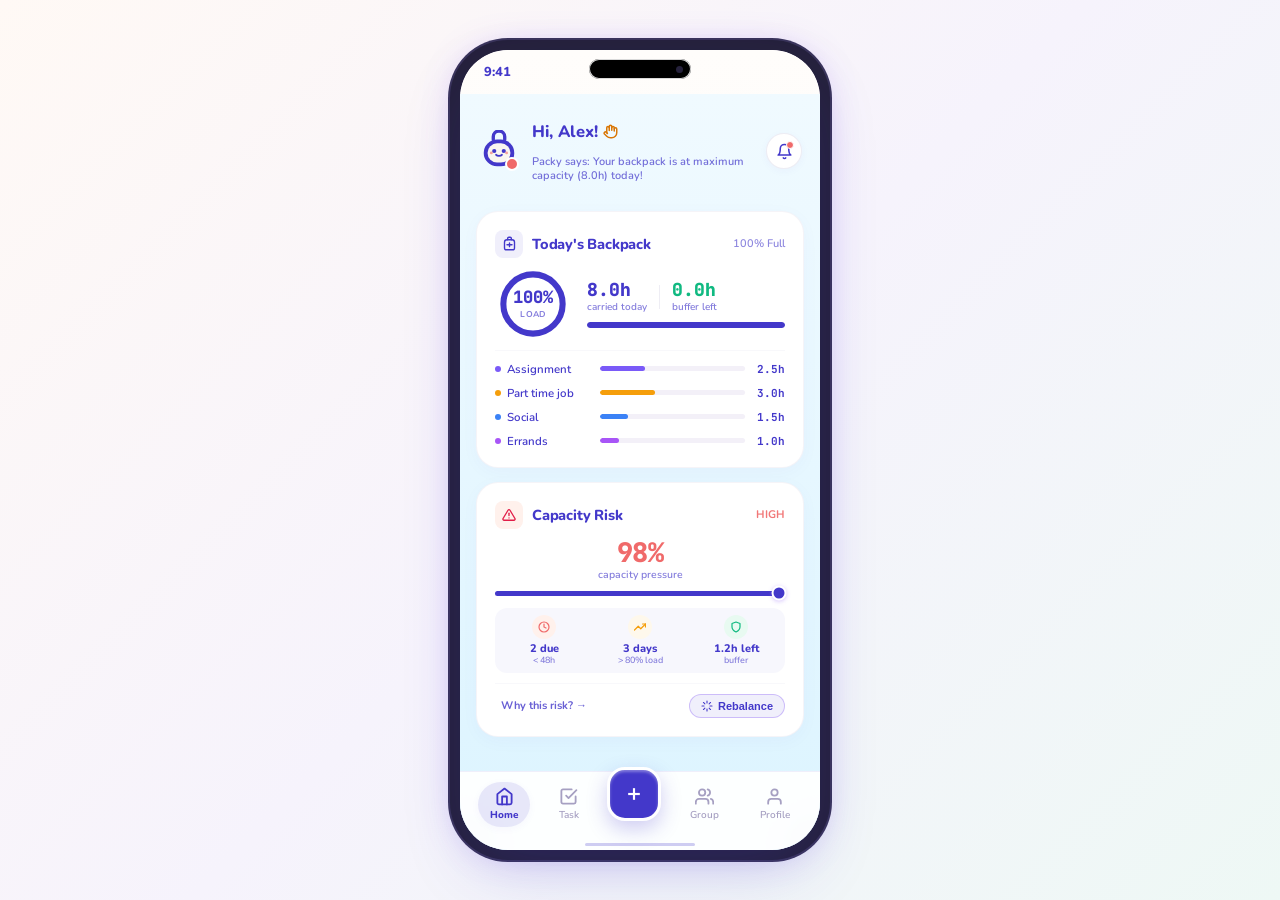
==== commit 265a357f: "UP: UI Fixing" ====
--- a/presentation_layer/html/dashboard.html
+++ b/presentation_layer/html/dashboard.html
@@ -90,7 +90,7 @@
               <h3>Today's Backpack</h3>
             </div>
           </div>
-          <span class="status-subtext" id="workloadStatusSub">85% Full</span>
+          <span class="status-subtext" id="workloadStatusSub">100% Full</span>
         </div>
 
         <div class="backpack-hero-row">
@@ -100,7 +100,7 @@
               <circle class="workload-gauge-progress" id="gaugeCircle" cx="50" cy="50" r="39"></circle>
             </svg>
             <div class="gauge-center-content">
-              <span class="gauge-pct" id="workloadPercentText">85%</span>
+              <span class="gauge-pct" id="workloadPercentText">100%</span>
               <span class="gauge-sub">Load</span>
             </div>
           </div>
@@ -108,12 +108,12 @@
           <div class="backpack-stats-col">
             <div class="hero-load-numbers">
               <div class="load-stat-item">
-                <span class="stat-big-num" id="hoursText">6.8h</span>
+                <span class="stat-big-num" id="hoursText">8.0h</span>
                 <span class="stat-sub-label">carried today</span>
               </div>
               <div class="stat-divider"></div>
               <div class="load-stat-item">
-                <span class="stat-big-num green" id="remainingCapacityText">1.2h</span>
+                <span class="stat-big-num green" id="remainingCapacityText">0.0h</span>
                 <span class="stat-sub-label">buffer left</span>
               </div>
             </div>
@@ -123,26 +123,26 @@
           </div>
         </div>
 
-        <div class="backpack-breakdown-list">
+        <div class="backpack-breakdown-list" id="backpackBreakdownList">
           <div class="breakdown-item">
-            <div class="breakdown-label"><span class="breakdown-dot academic"></span><span>Academic</span></div>
-            <div class="breakdown-bar-wrap"><div class="mini-bar-fill academic" style="width: 51%;"></div></div>
-            <span class="breakdown-val">3.5h</span>
+            <div class="breakdown-label"><span class="breakdown-dot assignment"></span><span>Assignment</span></div>
+            <div class="breakdown-bar-wrap"><div class="mini-bar-fill assignment" style="width: 31%;"></div></div>
+            <span class="breakdown-val">2.5h</span>
           </div>
           <div class="breakdown-item">
-            <div class="breakdown-label"><span class="breakdown-dot work"></span><span>Work</span></div>
-            <div class="breakdown-bar-wrap"><div class="mini-bar-fill work" style="width: 22%;"></div></div>
+            <div class="breakdown-label"><span class="breakdown-dot part_time_job"></span><span>Part time job</span></div>
+            <div class="breakdown-bar-wrap"><div class="mini-bar-fill part_time_job" style="width: 38%;"></div></div>
+            <span class="breakdown-val">3.0h</span>
+          </div>
+          <div class="breakdown-item">
+            <div class="breakdown-label"><span class="breakdown-dot social"></span><span>Social</span></div>
+            <div class="breakdown-bar-wrap"><div class="mini-bar-fill social" style="width: 19%;"></div></div>
             <span class="breakdown-val">1.5h</span>
           </div>
           <div class="breakdown-item">
-            <div class="breakdown-label"><span class="breakdown-dot group"></span><span>Group</span></div>
-            <div class="breakdown-bar-wrap"><div class="mini-bar-fill group" style="width: 15%;"></div></div>
+            <div class="breakdown-label"><span class="breakdown-dot errands"></span><span>Errands</span></div>
+            <div class="breakdown-bar-wrap"><div class="mini-bar-fill errands" style="width: 12%;"></div></div>
             <span class="breakdown-val">1.0h</span>
-          </div>
-          <div class="breakdown-item">
-            <div class="breakdown-label"><span class="breakdown-dot personal"></span><span>Personal</span></div>
-            <div class="breakdown-bar-wrap"><div class="mini-bar-fill personal" style="width: 12%;"></div></div>
-            <span class="breakdown-val">0.8h</span>
           </div>
         </div>
       </section>
@@ -233,7 +233,7 @@
         <header class="app-header task-header">
           <div class="task-header-title-wrap">
             <h2>Task List</h2>
-            <div class="task-header-subtitle" id="taskSubtitle">Today · 6 tasks</div>
+            <div class="task-header-subtitle" id="taskSubtitle">Today · 4 tasks</div>
           </div>
         </header>
 
@@ -260,11 +260,11 @@
           </div>
         </div>
 
-        <!-- Category Filter Bar (Assignment, Part time job, Social, Errands, Exercise, Gaming, + Add) -->
+        <!-- Category Filter Bar (Assignment, Part time job, Social, Errands, + Add) -->
         <div class="category-filter-section">
           <div class="category-filter-header">
             <span class="filter-title">Filter by Category</span>
-            <span class="filter-count" id="taskCountBadge">6 tasks</span>
+            <span class="filter-count" id="taskCountBadge">4 tasks</span>
           </div>
           <div class="category-filter-scroll" id="categoryChipsContainer">
             <!-- Generated dynamically by JS -->
@@ -287,7 +287,7 @@
         <header class="app-header group-header">
           <div class="group-header-title-wrap">
             <h2>Group &amp; Projects</h2>
-            <div class="group-header-subtitle" id="groupSubtitle">3 Active Projects · 1 Urgent</div>
+            <div class="group-header-subtitle" id="groupSubtitle">2 Active Projects · 1 Urgent</div>
           </div>
           <button class="btn-add-assignment-pill" onclick="openAddAssignmentModal()" type="button" title="Create New Project or Assignment">
             <svg width="14" height="14" viewBox="0 0 24 24" fill="none" stroke="currentColor" stroke-width="2.5" stroke-linecap="round" stroke-linejoin="round">
@@ -610,7 +610,7 @@
                   <line x1="16" y1="2" x2="16" y2="6"></line><line x1="8" y1="2" x2="8" y2="6"></line>
                   <line x1="3" y1="10" x2="21" y2="10"></line>
                 </svg>
-                <input type="date" id="dailyTaskDateInput" class="daily-date-input" required>
+                <input type="date" id="dailyTaskDateInput" class="daily-date-input" required onchange="updateDailyTaskDuration(); updateDailyTaskImpactPreview();">
               </div>
               <div class="daily-card-divider"></div>
               <div class="daily-time-row">
@@ -636,6 +636,75 @@
                   <button type="button" class="duration-pill" onclick="applyDailyTaskDurationPreset(60)">+1h</button>
                   <button type="button" class="duration-pill" onclick="applyDailyTaskDurationPreset(90)">+1.5h</button>
                   <button type="button" class="duration-pill" onclick="applyDailyTaskDurationPreset(120)">+2h</button>
+                </div>
+              </div>
+            </div>
+
+            <!-- CARD 4: Before/After Impact Preview ("Should I Say Yes?") -->
+            <div class="daily-form-card daily-impact-card" id="dailyTaskImpactCard">
+              <!-- Top Header Block -->
+              <div class="daily-impact-top-header">
+                <div class="daily-impact-title-row">
+                  <span class="daily-impact-title-icon">⚡</span>
+                  <span class="daily-impact-main-title">BEFORE/AFTER IMPACT</span>
+                </div>
+                <div class="daily-impact-subtitle">"Should I add this?"</div>
+              </div>
+
+              <!-- Section 1: CAPACITY DELTA -->
+              <div class="daily-impact-section">
+                <div class="daily-impact-section-label">
+                  <span class="impact-section-icon">📊</span>
+                  <span>CAPACITY DELTA</span>
+                </div>
+                <div class="daily-impact-flow-row">
+                  <div class="daily-impact-flow-values">
+                    <span class="impact-val-before font-mono" id="dailyImpactCapBefore">104%</span>
+                    <span class="impact-flow-arrow-line">
+                      <span class="flow-line"></span>
+                      <span class="flow-arrow">&#9654;</span>
+                    </span>
+                    <span class="impact-val-after font-mono" id="dailyImpactCapAfter">123%</span>
+                  </div>
+                  <span class="impact-delta-pill font-mono danger" id="dailyImpactDeltaPill">[+19% / 1.5h]</span>
+                </div>
+                <div class="daily-impact-progress-track">
+                  <div class="daily-impact-fill-baseline" id="dailyImpactFillBaseline" style="width: 85%;"></div>
+                  <div class="daily-impact-fill-delta danger" id="dailyImpactFillDelta" style="width: 19%;"></div>
+                </div>
+              </div>
+
+              <!-- Section 2: BUFFER REDUCTION -->
+              <div class="daily-impact-section">
+                <div class="daily-impact-section-label">
+                  <span class="impact-section-icon">⏳</span>
+                  <span>BUFFER REDUCTION</span>
+                </div>
+                <div class="daily-impact-flow-row">
+                  <div class="daily-impact-flow-values">
+                    <span class="impact-val-before font-mono" id="dailyImpactBufferBefore">0.0h</span>
+                    <span class="impact-flow-arrow-line">
+                      <span class="flow-line"></span>
+                      <span class="flow-arrow">&#9654;</span>
+                    </span>
+                    <span class="impact-val-after font-mono" id="dailyImpactBufferAfter">0.0h</span>
+                  </div>
+                  <span class="impact-reduction-pill font-mono danger" id="dailyImpactBufferPill">[-0.0h]</span>
+                </div>
+                <div class="daily-impact-progress-track buffer-track">
+                  <div class="daily-impact-fill-buffer-remain" id="dailyImpactFillBufferRemain" style="width: 0%;"></div>
+                  <div class="daily-impact-fill-buffer-used" id="dailyImpactFillBufferUsed" style="width: 0%;"></div>
+                </div>
+              </div>
+
+              <!-- Bottleneck Warning Alert Box (Full-width inner card) -->
+              <div class="daily-impact-alert-box danger" id="dailyImpactBottleneckBox">
+                <div class="impact-alert-header-row">
+                  <span class="impact-alert-icon" id="dailyImpactAlertIcon">⚠️</span>
+                  <span class="impact-alert-title font-mono" id="dailyImpactAlertTitle">Critical Capacity Exceeded (123%)</span>
+                </div>
+                <div class="impact-alert-desc" id="dailyImpactAlertDesc">
+                  Adding this 1.5h task pushes Fri, Sep 11 to 9.8h against your 8.0h limit (0.0h buffer). High burnout risk — consider shortening duration or scheduling on another day.
                 </div>
               </div>
             </div>
--- a/presentation_layer/css/dashboard.css
+++ b/presentation_layer/css/dashboard.css
@@ -605,10 +605,14 @@
   border-radius: 50%;
 }
 
-.breakdown-dot.academic { background: var(--primary); }
-.breakdown-dot.work     { background: var(--color-warning); }
-.breakdown-dot.group    { background: var(--color-info); }
-.breakdown-dot.personal { background: var(--color-success); }
+.breakdown-dot.assignment    { background: var(--domain-academic, #7A5AF8); }
+.breakdown-dot.part_time_job { background: var(--domain-work, #F59E0B); }
+.breakdown-dot.social        { background: var(--domain-group, #3B82F6); }
+.breakdown-dot.errands       { background: var(--domain-errands, #A855F7); }
+.breakdown-dot.academic      { background: var(--domain-academic, #7A5AF8); }
+.breakdown-dot.work          { background: var(--domain-work, #F59E0B); }
+.breakdown-dot.group         { background: var(--domain-group, #3B82F6); }
+.breakdown-dot.personal      { background: var(--domain-errands, #A855F7); }
 
 .breakdown-bar-wrap {
   flex: 1;
@@ -623,10 +627,14 @@
   border-radius: 4px;
 }
 
-.mini-bar-fill.academic { background: var(--primary); }
-.mini-bar-fill.work     { background: var(--color-warning); }
-.mini-bar-fill.group    { background: var(--color-info); }
-.mini-bar-fill.personal { background: var(--color-success); }
+.mini-bar-fill.assignment    { background: var(--domain-academic, #7A5AF8); }
+.mini-bar-fill.part_time_job { background: var(--domain-work, #F59E0B); }
+.mini-bar-fill.social        { background: var(--domain-group, #3B82F6); }
+.mini-bar-fill.errands       { background: var(--domain-errands, #A855F7); }
+.mini-bar-fill.academic      { background: var(--domain-academic, #7A5AF8); }
+.mini-bar-fill.work          { background: var(--domain-work, #F59E0B); }
+.mini-bar-fill.group         { background: var(--domain-group, #3B82F6); }
+.mini-bar-fill.personal      { background: var(--domain-errands, #A855F7); }
 
 .breakdown-val {
   font-size: 11px;
@@ -1199,38 +1207,12 @@
 }
 
 /* ==========================================================================
-   TOAST NOTIFICATION
+   TOAST NOTIFICATION (DISABLED)
    ========================================================================== */
 .toast-popup {
-  position: absolute;
-  top: 55px;
-  left: 16px;
-  right: 16px;
-  background: var(--shell-dark);
-  color: var(--white);
-  border: 1px solid var(--border-glass);
-  border-radius: var(--radius-md);
-  padding: 9px 12px;
-  display: flex;
-  align-items: center;
-  gap: 8px;
-  box-shadow: var(--shadow-lg);
-  z-index: 120;
-  transform: translateY(-80px);
-  opacity: 0;
-  pointer-events: none;
-  transition: all 0.35s cubic-bezier(0.34, 1.56, 0.64, 1);
-}
-
-.toast-popup.visible {
-  transform: translateY(0);
-  opacity: 1;
-  pointer-events: auto;
-}
-
-.toast-icon {
-  font-size: 15px;
-  color: var(--bg-canvas);
+  display: none !important;
+  visibility: hidden !important;
+  pointer-events: none !important;
 }
 
 .toast-content {
@@ -6423,6 +6405,273 @@
   transform: translateY(-1px);
 }
 
+/* --- Before/After Impact Preview ("Should I Say Yes?") --- */
+.daily-impact-card {
+  gap: 12px;
+  background: var(--bg-surface);
+  border: 1px solid var(--border-card);
+  border-radius: var(--radius-lg);
+  padding: 14px;
+  transition: border-color 0.25s ease, box-shadow 0.25s ease;
+}
+
+/* Header */
+.daily-impact-top-header {
+  display: flex;
+  flex-direction: column;
+  gap: 2px;
+}
+
+.daily-impact-title-row {
+  display: flex;
+  align-items: center;
+  gap: 6px;
+}
+
+.daily-impact-title-icon {
+  font-size: 14px;
+  line-height: 1;
+  display: inline-flex;
+  align-items: center;
+}
+
+.daily-impact-main-title {
+  font-size: 12px;
+  font-weight: 800;
+  color: var(--text-primary);
+  letter-spacing: 0.5px;
+}
+
+.daily-impact-subtitle {
+  font-size: 11px;
+  font-style: italic;
+  font-weight: 700;
+  color: var(--primary);
+  padding-left: 20px;
+  opacity: 0.9;
+}
+
+/* Sections */
+.daily-impact-section {
+  display: flex;
+  flex-direction: column;
+  gap: 6px;
+  background: var(--bg-input);
+  border: 1px solid var(--border-subtle);
+  border-radius: var(--radius-md);
+  padding: 10px 12px;
+  box-sizing: border-box;
+}
+
+.daily-impact-section-label {
+  display: flex;
+  align-items: center;
+  gap: 5px;
+  font-size: 10.5px;
+  font-weight: 800;
+  color: var(--text-dim);
+  letter-spacing: 0.4px;
+  text-transform: uppercase;
+}
+
+.impact-section-icon {
+  font-size: 12px;
+}
+
+.daily-impact-flow-row {
+  display: flex;
+  align-items: center;
+  justify-content: space-between;
+  gap: 8px;
+}
+
+.daily-impact-flow-values {
+  display: flex;
+  align-items: center;
+  gap: 6px;
+  flex: 1;
+  min-width: 0;
+}
+
+.impact-val-before {
+  font-size: 13.5px;
+  font-weight: 700;
+  color: var(--text-primary);
+  flex-shrink: 0;
+}
+
+.impact-flow-arrow-line {
+  display: flex;
+  align-items: center;
+  gap: 0;
+  flex: 1;
+  max-width: 80px;
+  color: var(--text-muted);
+  opacity: 0.7;
+}
+
+.flow-line {
+  flex: 1;
+  height: 1.5px;
+  background: currentColor;
+  opacity: 0.5;
+}
+
+.flow-arrow {
+  font-size: 8px;
+  line-height: 1;
+  margin-left: -1px;
+}
+
+.impact-val-after {
+  font-size: 14.5px;
+  font-weight: 800;
+  color: var(--text-primary);
+  flex-shrink: 0;
+}
+
+.impact-delta-pill,
+.impact-reduction-pill {
+  font-family: var(--font-mono);
+  font-size: 10.5px;
+  font-weight: 800;
+  padding: 2.5px 8px;
+  border-radius: var(--radius-full);
+  background: var(--primary-light);
+  color: var(--primary);
+  border: 1px solid var(--border-subtle);
+  white-space: nowrap;
+  transition: all 0.2s ease;
+}
+
+.impact-delta-pill.warning,
+.impact-reduction-pill.warning {
+  background: var(--color-warning-bg);
+  color: var(--color-warning-dark);
+  border-color: var(--color-warning-border);
+}
+
+.impact-delta-pill.danger,
+.impact-reduction-pill.danger {
+  background: var(--color-danger-bg);
+  color: var(--color-danger);
+  border-color: var(--color-danger-border);
+}
+
+.impact-delta-pill.safe,
+.impact-reduction-pill.safe {
+  background: var(--color-success-bg);
+  color: var(--color-success);
+  border-color: var(--color-success-border-soft);
+}
+
+/* Progress Tracks */
+.daily-impact-progress-track {
+  height: 6px;
+  background: var(--bg-track-muted);
+  border-radius: var(--radius-full);
+  overflow: hidden;
+  display: flex;
+  width: 100%;
+  box-sizing: border-box;
+}
+
+.daily-impact-fill-baseline {
+  height: 100%;
+  background: var(--primary);
+  border-radius: var(--radius-full) 0 0 var(--radius-full);
+  transition: width 0.3s ease;
+}
+
+.daily-impact-fill-delta {
+  height: 100%;
+  border-radius: 0 var(--radius-full) var(--radius-full) 0;
+  transition: width 0.3s ease, background-color 0.2s ease;
+  background: var(--color-success);
+}
+
+.daily-impact-fill-delta.warning {
+  background: var(--color-warning-alt);
+}
+
+.daily-impact-fill-delta.danger {
+  background: var(--color-danger);
+}
+
+.daily-impact-fill-delta.safe {
+  background: var(--color-success);
+}
+
+.daily-impact-fill-buffer-remain {
+  height: 100%;
+  background: var(--color-success);
+  border-radius: var(--radius-full) 0 0 var(--radius-full);
+  transition: width 0.3s ease;
+}
+
+.daily-impact-fill-buffer-used {
+  height: 100%;
+  background: rgba(0, 0, 0, 0.12);
+  border-radius: 0 var(--radius-full) var(--radius-full) 0;
+  transition: width 0.3s ease;
+}
+
+/* Inner Bottleneck Alert Box */
+.daily-impact-alert-box {
+  border-radius: var(--radius-md);
+  padding: 10px 12px;
+  display: flex;
+  flex-direction: column;
+  gap: 4px;
+  border: 1px solid;
+  transition: all 0.25s ease;
+  box-sizing: border-box;
+}
+
+.daily-impact-alert-box.safe {
+  background: var(--color-success-soft-bg);
+  border-color: var(--color-success-border-soft);
+  color: var(--color-success);
+}
+
+.daily-impact-alert-box.warning {
+  background: var(--color-warning-soft-bg);
+  border-color: var(--color-warning-border);
+  color: var(--color-warning-dark);
+}
+
+.daily-impact-alert-box.danger {
+  background: var(--color-danger-bg);
+  border-color: var(--color-danger-border);
+  color: var(--color-danger);
+}
+
+.impact-alert-header-row {
+  display: flex;
+  align-items: center;
+  gap: 6px;
+}
+
+.impact-alert-icon {
+  font-size: 13px;
+  line-height: 1;
+}
+
+.impact-alert-title {
+  font-size: 11.5px;
+  font-weight: 800;
+  line-height: 1.3;
+  color: inherit;
+}
+
+.impact-alert-desc {
+  font-size: 10.5px;
+  line-height: 1.4;
+  color: inherit;
+  opacity: 0.94;
+  padding-left: 19px;
+}
+
 /* Legacy aliases kept for backward compat */
 .daily-form-group { display: flex; flex-direction: column; gap: 5px; }
 .daily-form-label { font-size: 11.5px; font-weight: 800; color: var(--text-primary); letter-spacing: 0.1px; }
